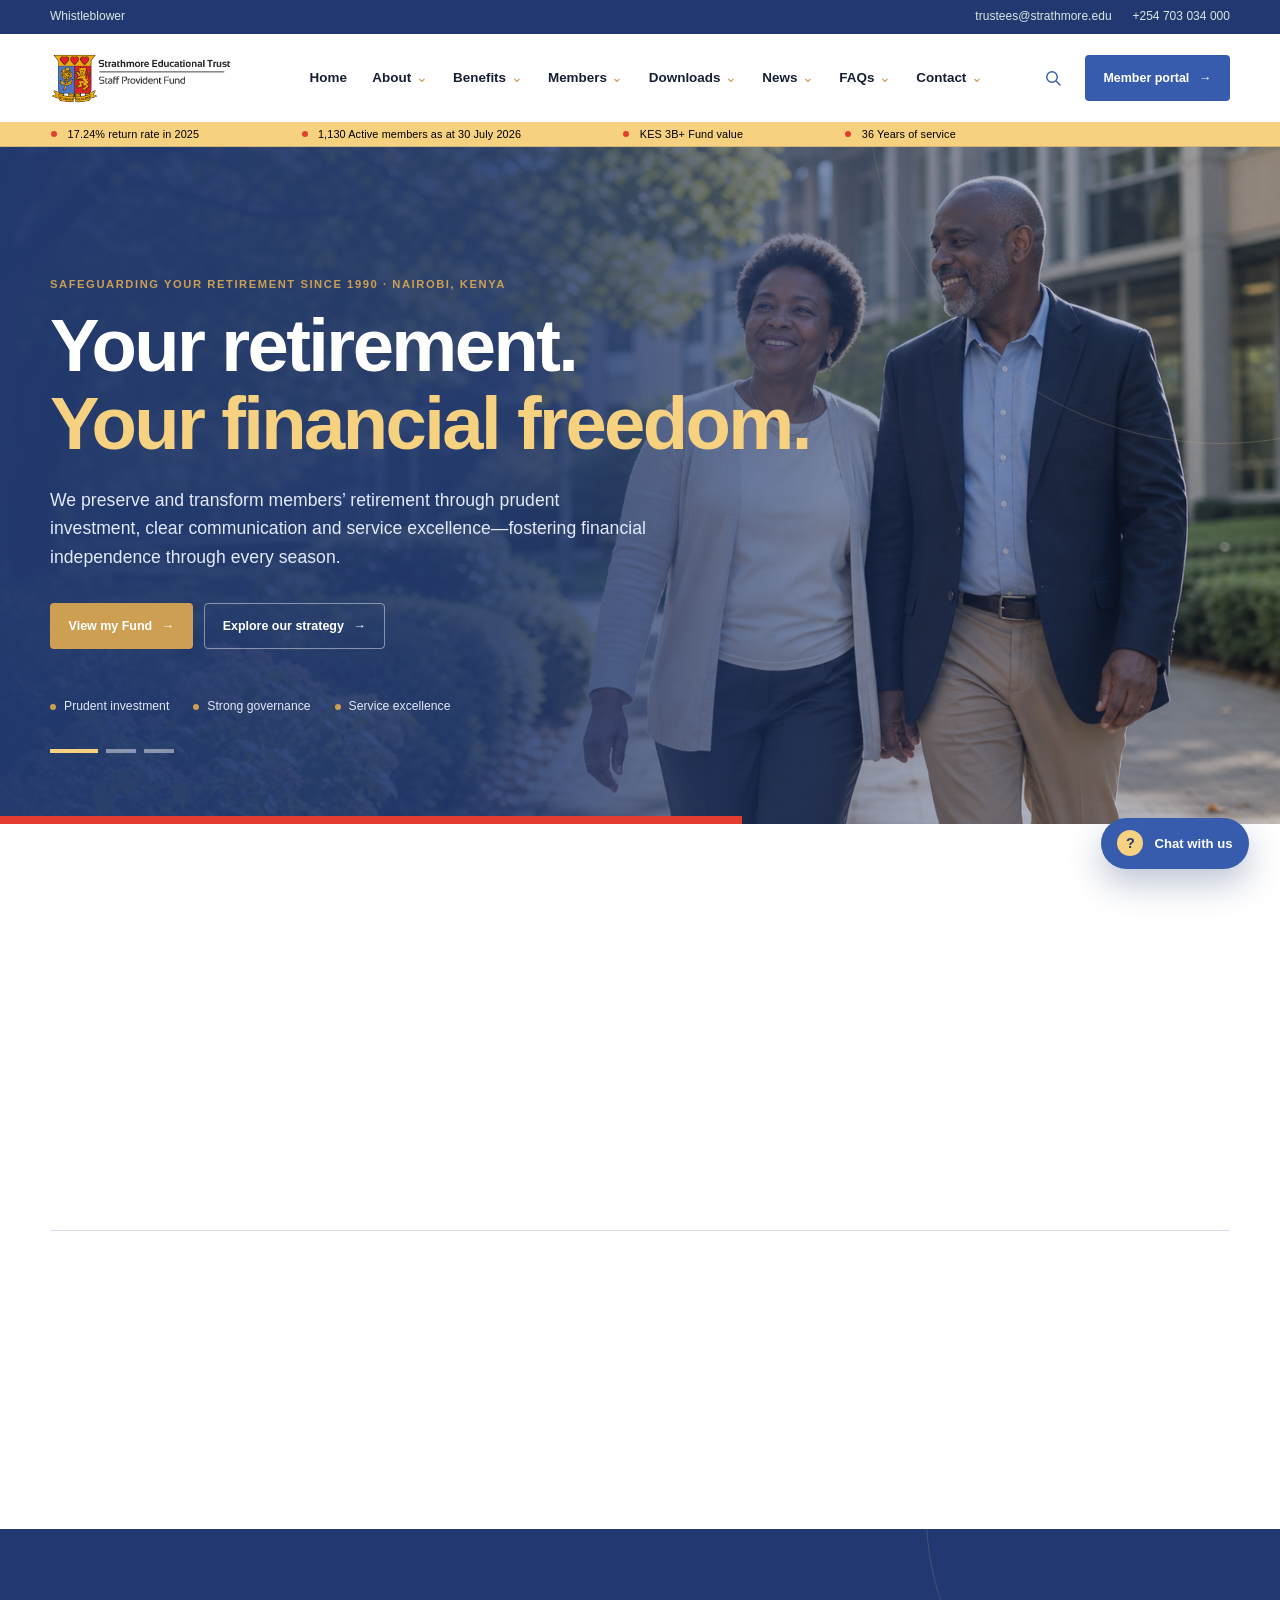
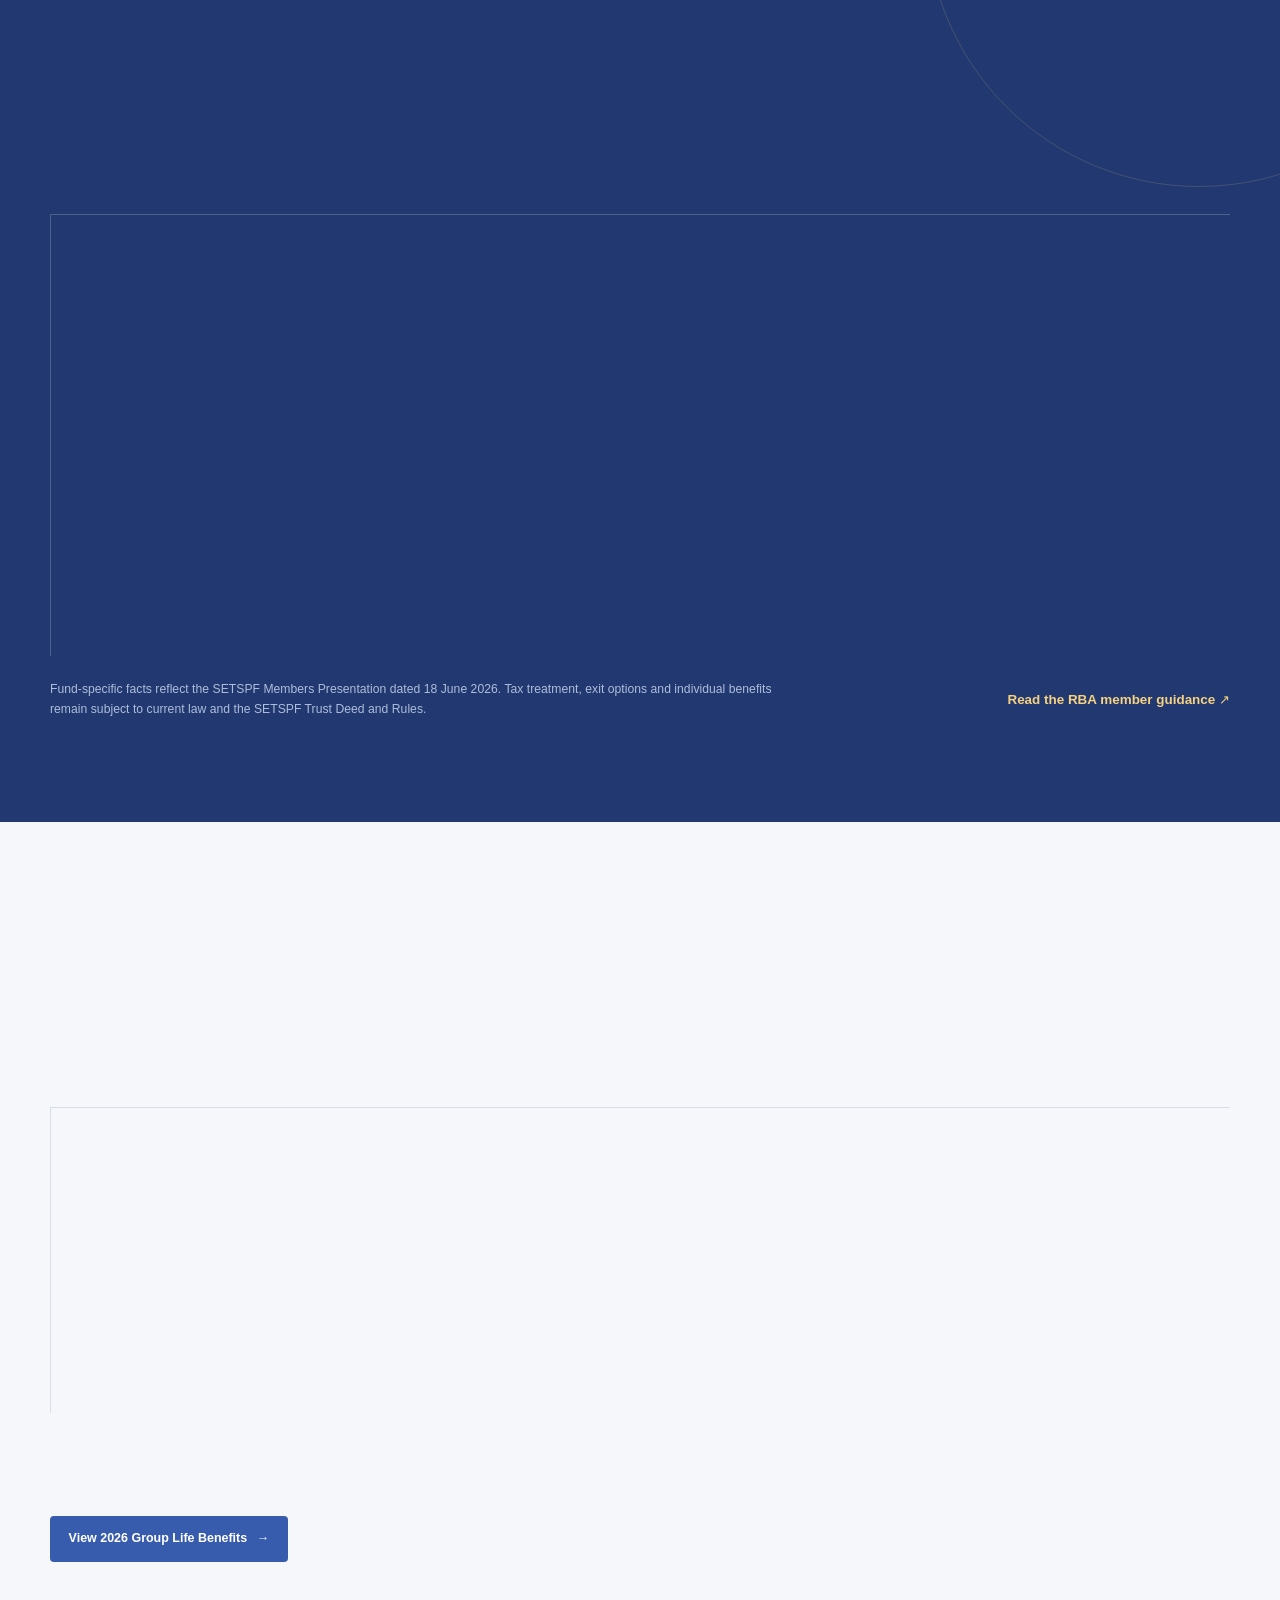
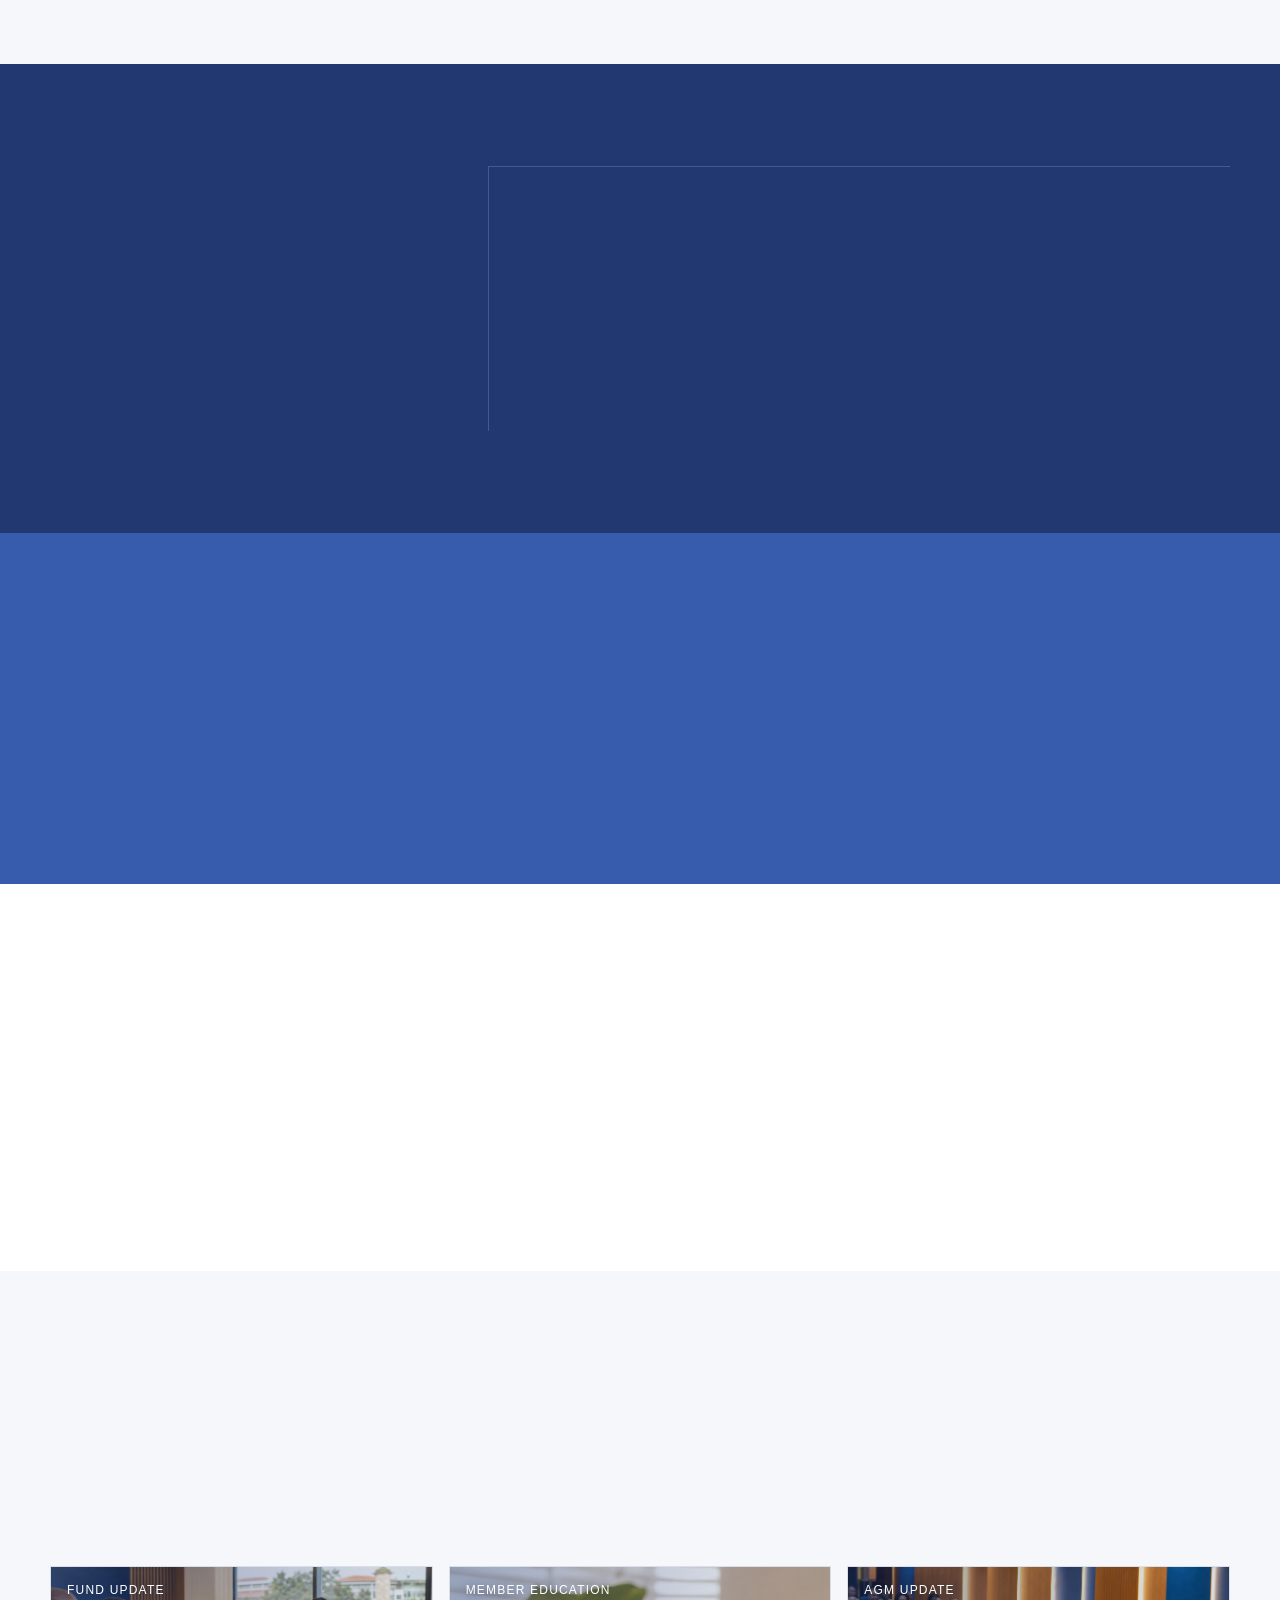
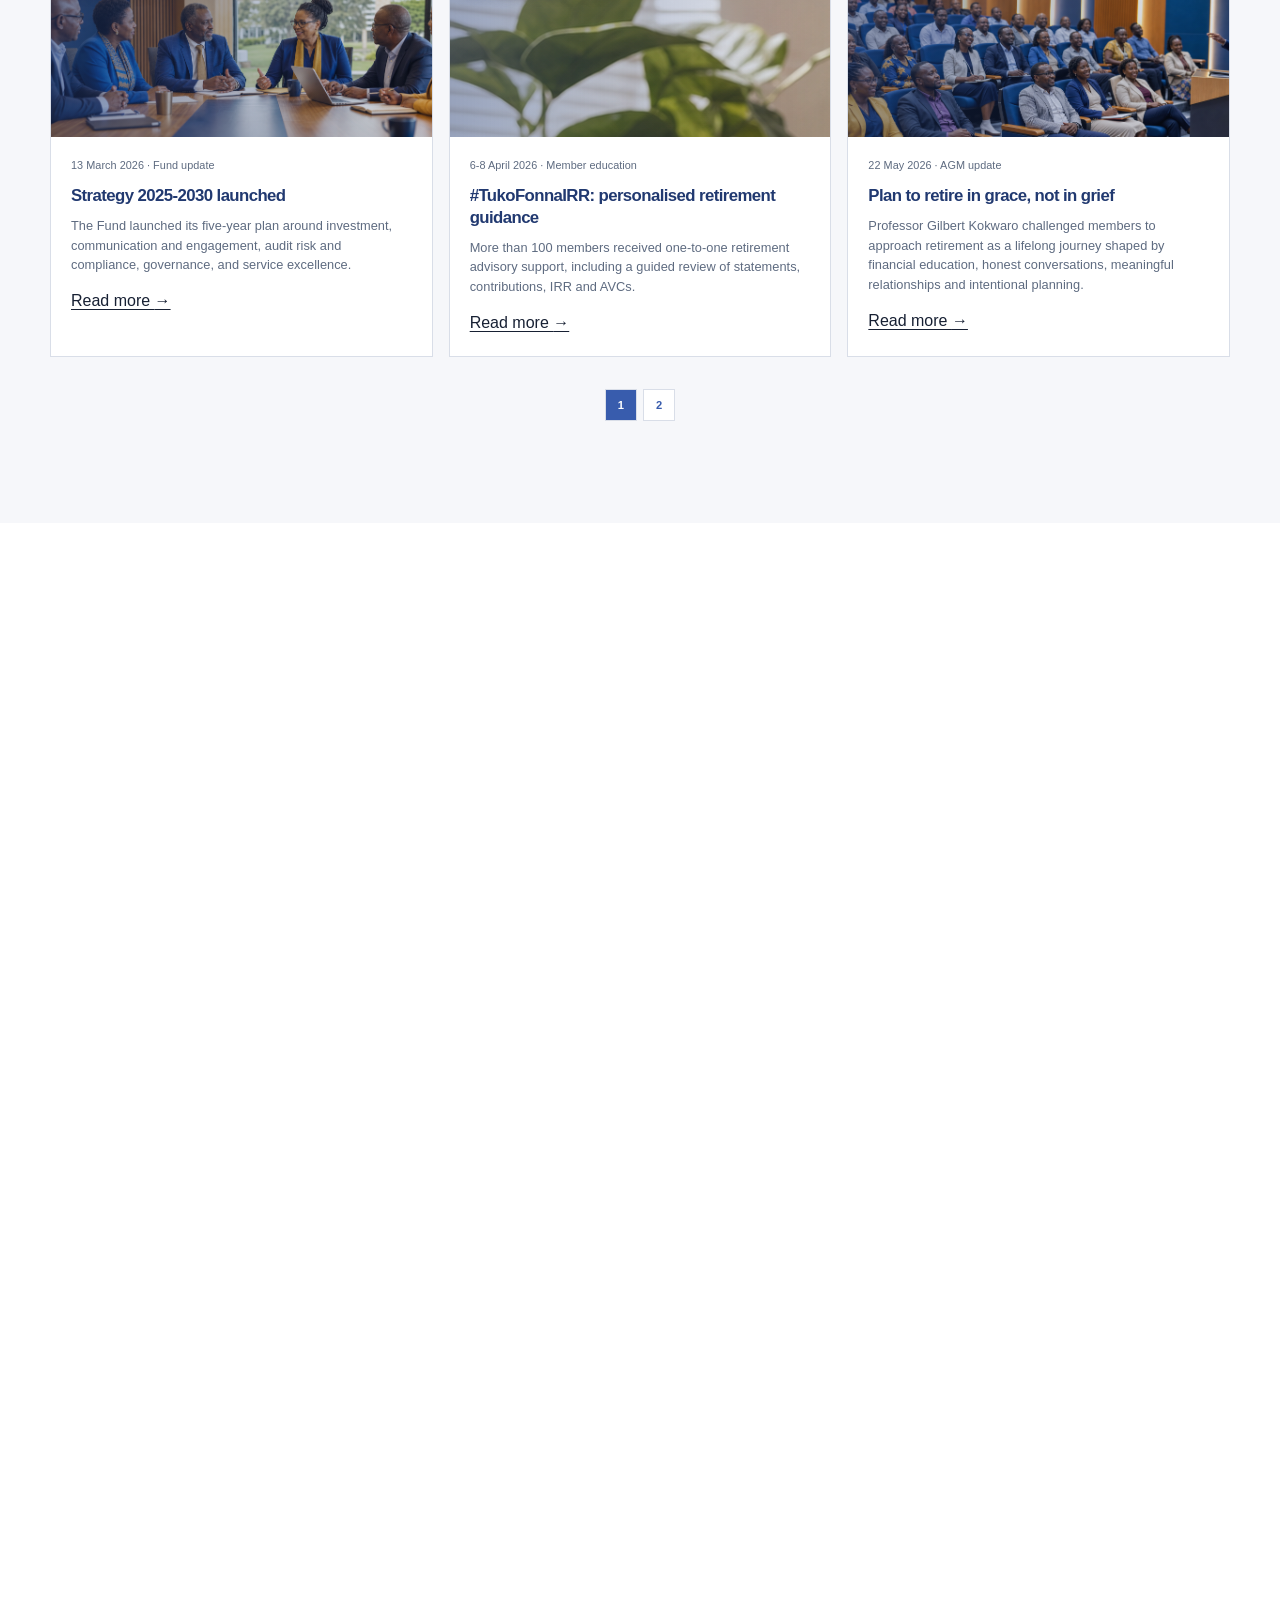
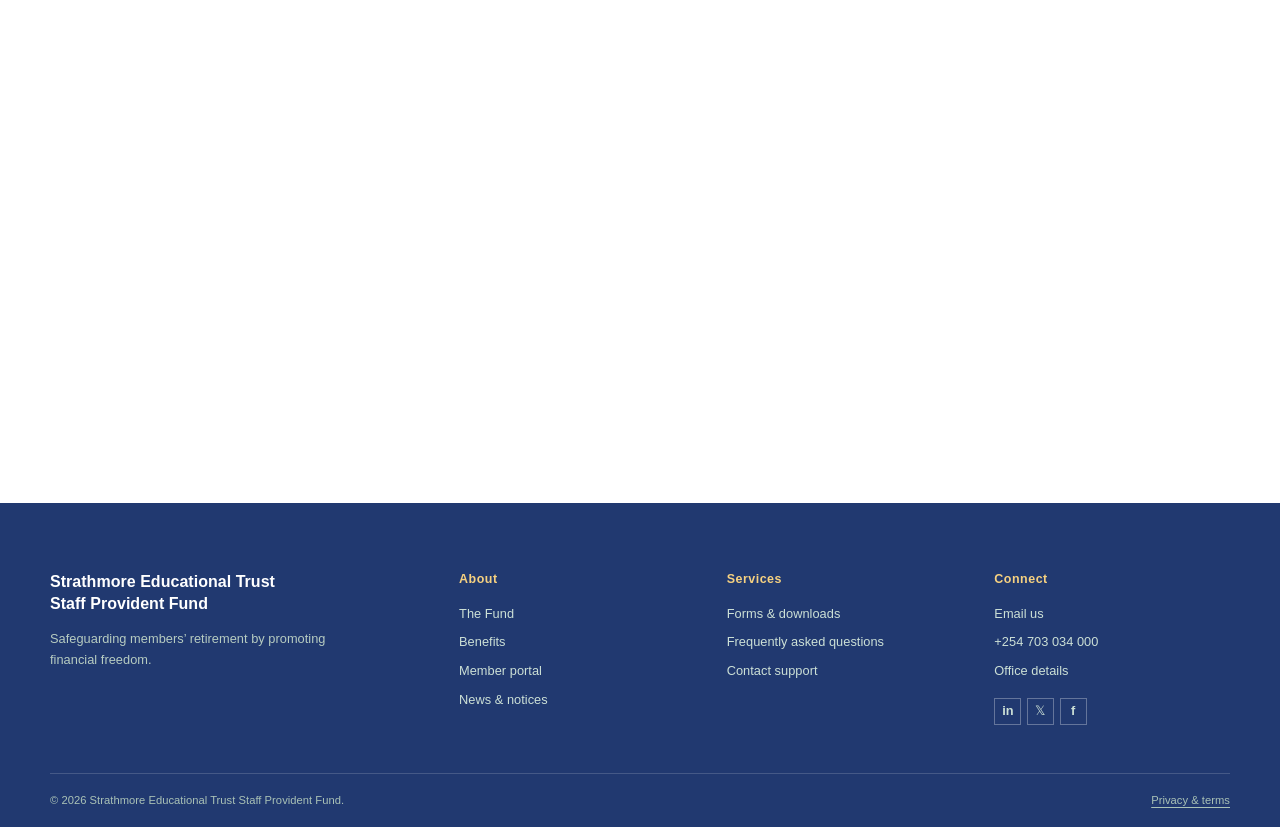
==== index.html @ 5f05a34d "Launch SETSPF website with strategy-aligned language" ====
<!doctype html>
<html lang="en">
<head>
  <meta charset="utf-8">
  <meta name="viewport" content="width=device-width, initial-scale=1">
<meta name="description" content="SETSPF safeguards members’ retirement through prudent investment, strong governance, clear engagement and service excellence.">
  <meta name="referrer" content="strict-origin-when-cross-origin">
  <meta http-equiv="Content-Security-Policy" content="default-src 'self'; base-uri 'self'; object-src 'none'; script-src 'self'; style-src 'self' https://fonts.googleapis.com; font-src https://fonts.gstatic.com; img-src 'self' data:; frame-src https://www.google.com; connect-src 'self'; form-action 'self'">
  <title>Strathmore Educational Trust Staff Provident Fund</title>
  <link rel="preconnect" href="https://fonts.googleapis.com">
  <link rel="preconnect" href="https://fonts.gstatic.com" crossorigin>
  <link href="https://fonts.googleapis.com/css2?family=Montserrat:wght@400;600;700&family=Open+Sans:wght@400;600&display=swap" rel="stylesheet">
  <link rel="stylesheet" href="base.css">
  <link rel="stylesheet" href="redesign.css">
  <link rel="stylesheet" href="chatbot.css">
  <link rel="stylesheet" href="font-refinement.css">
</head>
<body>
  <a class="skip-link" href="#main-content">Skip to content</a>
  <div class="utility"><div class="shell utility__inner"><span>Whistleblower</span><a href="mailto:trustees@strathmore.edu">trustees@strathmore.edu</a><a href="tel:+254703034000">+254 703 034 000</a></div></div>
  <header class="site-header" id="siteHeader">
    <div class="shell nav-row">
      <a class="brand" href="#home" aria-label="SETSPF home"><img src="fund-logo-source.png" alt="Strathmore Educational Trust Staff Provident Fund"></a>
      <nav class="navigation" id="siteNav" aria-label="Primary navigation">
        <a href="#home">Home</a>
        <details class="nav-dropdown"><summary>About <span aria-hidden="true">⌄</span></summary><div class="nav-dropdown__menu"><a href="about.html">Who we are</a><a href="about.html#mission">Mission &amp; values</a><a href="strategy-2025-2030.html">Strategy 2025-2030</a><a href="faqs.html">Frequently asked questions</a><a href="trustees.html">Trustees</a></div></details>
        <details class="nav-dropdown"><summary>Benefits <span aria-hidden="true">⌄</span></summary><div class="nav-dropdown__menu"><a href="benefits.html">Benefits overview</a><a href="benefits.html#principal-benefits">Group life benefits</a><a href="downloads.html">Claim forms</a></div></details>
        <details class="nav-dropdown"><summary>Members <span aria-hidden="true">⌄</span></summary><div class="nav-dropdown__menu"><button type="button" data-open-portal>Member login</button><button type="button" data-open-portal>Contribution statements</button><a href="#members">Member services</a></div></details>
        <details class="nav-dropdown"><summary>Downloads <span aria-hidden="true">⌄</span></summary><div class="nav-dropdown__menu"><a href="downloads.html">Downloads centre</a><a href="downloads.html#reports">Guides &amp; reports</a><a href="downloads.html#forms">Forms &amp; policies</a></div></details>
        <details class="nav-dropdown"><summary>News <span aria-hidden="true">⌄</span></summary><div class="nav-dropdown__menu"><a href="#news">Latest updates</a><a href="#news">Notices</a><a href="#news">Member education</a></div></details>
        <details class="nav-dropdown"><summary>FAQs <span aria-hidden="true">⌄</span></summary><div class="nav-dropdown__menu"><a href="#faqs">Search FAQs</a><a href="#faqs">Benefit questions</a><a href="#faqs">Statements &amp; claims</a></div></details>
        <details class="nav-dropdown"><summary>Contact <span aria-hidden="true">⌄</span></summary><div class="nav-dropdown__menu"><a href="#contact">Contact support</a><a href="#contact">Office details</a><a href="#contact">Send an enquiry</a></div></details>
      </nav>
      <div class="nav-tools"><button class="icon-control" id="openSearch" type="button" aria-label="Search SETSPF"><svg viewBox="0 0 24 24" aria-hidden="true"><circle cx="10.8" cy="10.8" r="6.3"></circle><path d="m16 16 4.4 4.4"></path></svg></button><button class="button button--solid" data-open-portal>Member portal <span aria-hidden="true">→</span></button><button class="menu-toggle" id="menuToggle" type="button" aria-label="Open navigation" aria-controls="siteNav" aria-expanded="false"><i></i><i></i><i></i></button></div>
    </div>
  </header>

  <main id="main-content">
    <section class="hero hero--photo" id="home" aria-label="SETSPF member stories">
      <div class="hero-slides" aria-hidden="true">
        <div class="hero-slide hero-slide--retirement is-active" data-hero-slide></div>
        <div class="hero-slide hero-slide--consultation" data-hero-slide></div>
        <div class="hero-slide hero-slide--family" data-hero-slide></div>
      </div>
      <div class="shell hero__grid hero__grid--single">
        <div class="hero__copy" data-reveal><p class="kicker">Safeguarding your retirement since 1990 · Nairobi, Kenya</p><h1>Your retirement.<br><em>Your financial freedom.</em></h1><p>We preserve and transform members’ retirement through prudent investment, clear communication and service excellence—fostering financial independence through every season.</p><div class="hero__actions"><button class="button button--gold" data-open-portal>View my Fund <span aria-hidden="true">→</span></button><a class="button button--ghost" href="strategy-2025-2030.html">Explore our strategy <span aria-hidden="true">→</span></a></div><div class="hero__trust"><span>Prudent investment</span><span>Strong governance</span><span>Service excellence</span></div></div>
      </div>
      <div class="shell hero-slider-controls" aria-label="Choose a member story">
        <button class="is-active" type="button" data-hero-slide-button="0" aria-pressed="true"><span class="visually-hidden">Show retirement lifestyle image</span></button>
        <button type="button" data-hero-slide-button="1" aria-pressed="false"><span class="visually-hidden">Show member consultation image</span></button>
        <button type="button" data-hero-slide-button="2" aria-pressed="false"><span class="visually-hidden">Show family planning image</span></button>
      </div>
      <div class="hero__line" aria-hidden="true"></div>
    </section>

    <section class="quick-section" aria-label="Quick access"><div class="shell"><div class="section-label"><p class="kicker">Quick access</p><p>Everything you need, in one place.</p></div><div class="quick-grid" data-reveal-children>
      <button class="quick-card" data-open-portal><span>01</span><svg viewBox="0 0 24 24" aria-hidden="true"><path d="M4 20v-2a4 4 0 0 1 4-4h3a4 4 0 0 1 4 4v2M9.5 10.5a4 4 0 1 0 0-8 4 4 0 0 0 0 8Z"></path><path d="M17 8h4m-2-2v4"></path></svg><strong>Member login</strong><small>Access your secure dashboard</small></button>
      <button class="quick-card" data-open-portal><span>03</span><svg viewBox="0 0 24 24" aria-hidden="true"><path d="M5 3h14v18H5zM8 7h8M8 11h8M8 15h5"></path></svg><strong>Statements</strong><small>View contribution history</small></button>
      <a class="quick-card" href="downloads.html"><span>04</span><svg viewBox="0 0 24 24" aria-hidden="true"><path d="M12 3v12m0 0 4-4m-4 4-4-4M4 19h16"></path></svg><strong>Downloads</strong><small>Forms, guides and reports</small></a>
      <a class="quick-card" href="downloads.html#forms"><span>05</span><svg viewBox="0 0 24 24" aria-hidden="true"><path d="M7 3h8l3 3v15H7zM15 3v4h4M10 12h5M10 16h5"></path></svg><strong>Claim forms</strong><small>Start with the right document</small></a>
      <a class="quick-card" href="#news"><span>06</span><svg viewBox="0 0 24 24" aria-hidden="true"><path d="M5 4h14v16H5zM8 8h8M8 12h8M8 16h4"></path></svg><strong>News</strong><small>Fund updates and notices</small></a>
      <a class="quick-card" href="#faqs"><span>07</span><svg viewBox="0 0 24 24" aria-hidden="true"><circle cx="12" cy="12" r="9"></circle><path d="M9.5 9a2.5 2.5 0 1 1 4.2 1.8c-1.1 1-1.8 1.4-1.8 3.2M12 17.2v.1"></path></svg><strong>FAQs</strong><small>Find a quick answer</small></a>
      <a class="quick-card" href="#contact"><span>08</span><svg viewBox="0 0 24 24" aria-hidden="true"><path d="M20 15a4 4 0 0 1-4 4H9l-5 3V8a4 4 0 0 1 4-4h8a4 4 0 0 1 4 4z"></path></svg><strong>Contact support</strong><small>Talk to the Secretariat</small></a>
    </div></div></section>

    <section class="section about" id="about"><div class="shell split split--top"><div data-reveal><p class="kicker kicker--green">Strategy 2025–2030</p><h2>One vision, delivered through five strategic pillars.</h2></div><div class="prose" data-reveal><p class="lead">Every contribution is a step towards financial freedom.</p><p>Investment, Communication &amp; Engagement, Audit, Risk &amp; Compliance, Governance, and Operations &amp; Service Excellence work together to safeguard members’ retirement.</p><a class="text-link" href="strategy-2025-2030.html">Explore our strategic direction <span aria-hidden="true">→</span></a></div></div><div class="shell purpose-grid" data-reveal-children><article><span>Our mission</span><h3>Preserving and transforming members’ retirement through prudent investment and fostering financial independence.</h3></article><article><span>Our vision</span><h3>Safeguarding members’ retirement by promoting financial freedom.</h3><p>A clear, resilient path toward financial independence.</p></article><article><span>Our values</span><h3>Collegiality. Service. Integrity. Innovation. Excellence.</h3><p>Five commitments that shape how we serve.</p><a class="text-link" href="about.html#values">Explore our values <span aria-hidden="true">→</span></a></article></div></section>

    <section class="section fund-basics" id="fund-basics"><div class="shell"><div class="section-head" data-reveal><div><p class="kicker kicker--green">Provident fund essentials</p><h2>Understand today. Plan tomorrow with confidence.</h2></div><p>SETSPF facts, supported by general member guidance from the Retirement Benefits Authority.</p></div><div class="fund-basics__grid" data-reveal-children><article><span>01</span><h3>How your Fund works</h3><p>Contributions made towards your retirement are credited to the Fund and invested under the oversight of the Trustees, with support from appointed administrators, investment managers, custodians, insurers and auditors.</p></article><article><span>02</span><h3>How your savings grow</h3><p>You contribute 10% of basic salary and your employer contributes 10% of basic salary, both inclusive of NSSF Tier II. These contributions, any Additional Voluntary Contributions and investment returns build your accumulated benefit, after permitted costs.</p><p class="fund-basics__note">AVCs are encouraged and may qualify for tax relief within the applicable KES 30,000 monthly limit.</p></article><article><span>03</span><h3>What happens when you leave employment</h3><p>SETSPF provides for benefits on resignation before age 50, retirement, ill-health retirement, death and qualifying emigration. The amount accessible, preserved or transferable depends on applicable law and the Fund’s Trust Deed and Rules.</p></article><article><span>04</span><h3>Your rights and responsibilities</h3><p>You have a right to Fund information, annual benefit statements and fair treatment. Review your statements, provide accurate information, declare eligible dependants and keep your beneficiary nomination current.</p></article></div><div class="fund-basics__footer"><p>Fund-specific facts reflect the SETSPF Members Presentation dated 18 June 2026. Tax treatment, exit options and individual benefits remain subject to current law and the SETSPF Trust Deed and Rules.</p><a class="text-link" href="https://www.rba.go.ke/members-rights/" target="_blank" rel="noopener">Read the RBA member guidance <span aria-hidden="true">↗</span></a></div></div></section>

    <section class="section section--mist" id="benefits"><div class="shell section-head" data-reveal><div><p class="kicker kicker--green">Benefits overview</p><h2>Support designed for life’s important transitions.</h2></div><p>Understand the pathways available to you and your beneficiaries. The Secretariat will confirm individual eligibility and documentation.</p></div><div class="shell benefit-grid" data-reveal-children><article><span class="benefit-number">01</span><h3>Retirement benefits</h3><p>Plan for a considered transition with clear guidance on your benefit options.</p><a href="#contact">Talk to the Secretariat <span>→</span></a></article><article><span class="benefit-number">02</span><h3>Withdrawal benefits</h3><p>Access the right information when your employment circumstances change.</p><a href="downloads.html#forms">Find a form <span>→</span></a></article><article><span class="benefit-number">03</span><h3>Death benefits</h3><p>Compassionate guidance and requirements for member beneficiaries.</p><a href="#faqs">Read guidance <span>→</span></a></article><article><span class="benefit-number">04</span><h3>Disability benefits</h3><p>Learn where to start when health affects your ability to work.</p><a href="#contact">Talk to us <span>→</span></a></article><article><span class="benefit-number">05</span><h3>Survivor benefits</h3><p>Practical next steps for families who need Fund support.</p><a href="#contact">Contact support <span>→</span></a></article></div><div class="shell benefit-details"><nav class="benefit-jump" aria-label="Benefits section navigation"><a href="#principal-benefits">Principal member</a><a href="#dependent-benefits">Dependants</a><a href="#critical-illness">Critical illness</a><a href="#covered-illnesses">Covered illnesses</a><a href="#new-benefits">New in 2026</a><a href="#benefit-reminders">Important reminders</a></nav><section class="benefit-detail" id="principal-benefits" data-reveal><div class="benefit-detail__head"><div><p class="kicker kicker--green">Principal member benefits</p><h3>Protection for the principal member.</h3></div><p>Benefit cover for eligible principal members, subject to Fund policy terms and the required claim documentation.</p></div><div class="benefit-table-wrap" tabindex="0"><table class="benefit-table"><caption class="visually-hidden">Principal member benefit cover</caption><thead><tr><th scope="col">Benefit</th><th scope="col">Cover</th></tr></thead><tbody><tr><th scope="row">Death Benefit</th><td>Death from all causes (stand-alone) — 3 years’ salary</td></tr><tr><th scope="row">Permanent &amp; Total Disability</th><td>3 years’ salary</td></tr><tr><th scope="row">Funeral Expense (Staff)</th><td>KES 300,000</td></tr><tr><th scope="row">Coffin &amp; Hearse</th><td>KES 100,000</td></tr><tr><th scope="row">Maternity / Paternity</th><td>KES 20,000</td></tr><tr><th scope="row">Stand-alone Critical Illness</th><td>35% of Death Benefit (maximum KES 17 million), up to age 65</td></tr><tr><th scope="row">Retirees Token</th><td>KES 25,000 per life</td></tr></tbody></table></div></section><section class="benefit-detail" id="dependent-benefits" data-reveal><div class="benefit-detail__head"><div><p class="kicker kicker--green">Dependent benefits</p><h3>Cover for declared dependants.</h3></div><p>Declare eligible dependants promptly so the Fund can support your family when it matters most.</p></div><div class="benefit-table-wrap" tabindex="0"><table class="benefit-table"><caption class="visually-hidden">Dependent benefit cover</caption><thead><tr><th scope="col">Benefit</th><th scope="col">Cover</th></tr></thead><tbody><tr><th scope="row">Funeral Expense — Declared Spouse</th><td>KES 300,000</td></tr><tr><th scope="row">Spouse Critical Illness Benefit</th><td>KES 300,000</td></tr><tr><th scope="row">Funeral Expense — Declared Child</th><td>KES 250,000 <span class="benefit-table__note">KES 100,000 per child below 10 years</span></td></tr><tr><th scope="row">Stillbirth Benefit</th><td>KES 25,000 from 28 weeks</td></tr><tr><th scope="row">Funeral Expense — Declared Parent</th><td>KES 150,000</td></tr><tr><th scope="row">Grief &amp; Bereavement Counselling</th><td>Two free sessions</td></tr></tbody></table></div><div class="age-limit-grid" data-reveal-children><article><span class="benefit-icon" aria-hidden="true">✓</span><h4>Principal member</h4><p>Death: 18–75 years.<br>Critical Illness &amp; Permanent Total Disability: up to 65 years.</p></article><article><span class="benefit-icon" aria-hidden="true">✓</span><h4>Spouse</h4><p>18–75 years.</p></article><article><span class="benefit-icon" aria-hidden="true">✓</span><h4>Children</h4><p>1 day–21 years, or up to 25 years if in full-time education.</p></article><article><span class="benefit-icon" aria-hidden="true">✓</span><h4>Parents</h4><p>From age 30, with no maximum cover age.</p></article></div></section><section class="benefit-detail benefit-detail--illness" id="critical-illness" data-reveal><div class="benefit-detail__head"><div><p class="kicker kicker--green">Critical illness benefit</p><h3>Support at a serious diagnosis.</h3></div><p>A dedicated lump-sum benefit to help members focus on recovery and the practical costs that can follow illness.</p></div><div class="illness-intro"><article><span class="benefit-icon" aria-hidden="true">+</span><h4>What is the Critical Illness Benefit?</h4><p>The Critical Illness Benefit provides a lump-sum payment upon the first diagnosis of a covered critical illness. The payment helps members manage medical costs, recovery expenses and loss of income during serious illness.</p></article><aside><p class="kicker kicker--green">Benefit amount</p><dl><div><dt>Main Member</dt><dd>35% of the Sum Assured</dd></div><div><dt>Spouse</dt><dd>KES 300,000</dd></div></dl></aside></div></section><section class="benefit-detail" id="covered-illnesses" data-reveal><div class="benefit-detail__head"><div><p class="kicker kicker--green">Illnesses covered</p><h3>Conditions included in the benefit.</h3></div><p>The benefit is payable on the first confirmed diagnosis of a covered condition, in line with Fund policy terms.</p></div><ul class="illness-chip-grid" aria-label="Covered critical illnesses"><li>Cancer</li><li>Heart Attack</li><li>Stroke</li><li>Kidney (Renal) Failure</li><li>Major Organ Transplant</li><li>Coronary Artery Surgery</li><li>Heart Valve Replacement</li><li>Paralysis</li><li>Blindness</li><li>Multiple Sclerosis</li><li>Parkinson’s Disease</li><li>Alzheimer’s Disease</li><li>Motor Neurone Disease</li><li>Coma</li><li>Muscular Dystrophy</li><li>Accidental Brain Damage</li><li>Rheumatoid Disease</li></ul></section><section class="benefit-detail benefit-detail--new" id="new-benefits" data-reveal><div class="benefit-detail__head"><div><p class="kicker kicker--green">New Benefits — Effective 2026</p><h3>Expanded support for families.</h3></div><p>Two additional benefits designed to recognise important needs within our member community.</p></div><div class="new-benefit-grid" data-reveal-children><article><span class="new-badge">New</span><span class="benefit-icon" aria-hidden="true">∞</span><h4>Child Living with Disability</h4><p>Children living with disability remain covered with no maximum age limit upon submission of a valid disability certificate from the National Council of Persons Living with Disability (NCPWD).</p></article><article><span class="new-badge">New</span><span class="benefit-icon" aria-hidden="true">+</span><h4>Stillbirth Benefit</h4><p>A lump-sum payment of KES 25,000 is available for losses occurring from 28 weeks of conception, subject to policy terms and required medical documentation.</p></article></div></section><section class="benefit-detail benefit-detail--reminders" id="benefit-reminders" data-reveal><div class="benefit-detail__head"><div><p class="kicker kicker--green">Important reminders</p><h3>Keep your cover current.</h3></div><p>These practical steps help the Fund assess and support a claim without avoidable delays.</p></div><div class="benefit-reminder-list"><details open><summary><span class="reminder-icon" aria-hidden="true">i</span>Declaration and nomination</summary><ul><li>Declare all spouses, children and parents.</li><li>Benefits are not payable for undeclared dependants.</li><li>Keep nomination forms updated.</li></ul></details><details><summary><span class="reminder-icon reminder-icon--warning" aria-hidden="true">!</span>Claims and critical illness</summary><ul><li>Critical illness benefits are payable only upon the first confirmed diagnosis.</li><li>Notify the Fund promptly and submit the required medical documentation when making a claim.</li></ul></details></div></section></div></section>

    <div class="benefits-overview-link"><div class="shell"><a class="button button--solid" href="benefits.html">View 2026 Group Life Benefits <span aria-hidden="true">→</span></a></div></div>
    <section class="section statistics" aria-label="Fund at a glance"><div class="shell stats-wrap"><div data-reveal><p class="kicker">Fund at a glance</p><h2>Steady stewardship.<br>Shared purpose.</h2></div><div class="stats" data-reveal-children><article><strong data-count="1130">0</strong><span>Active members as at 30 July 2026</span></article><article><strong data-count="3" data-prefix="KES " data-suffix="B+">0</strong><span>Fund value</span></article><article><strong data-count="36">0</strong><span>Years of service</span></article><article><strong data-count="5">0</strong><span>Strategic pillars</span></article></div></div></section>


    <section class="section member-section" id="members"><div class="shell member-banner" data-reveal><div><p class="kicker">Member portal</p><h2>Your Fund information, securely in one place.</h2><p>Review your profile, statements, contribution history, notifications and service requests in the member experience.</p></div><div><button class="button button--gold" data-open-portal>Sign in to the portal <span aria-hidden="true">→</span></button><p class="member-banner__note">Use your official member credentials. Never share a password with Fund staff.</p></div></div></section>

    <section class="section downloads" id="resources"><div class="shell section-head" data-reveal><div><p class="kicker kicker--green">Downloads centre</p><h2>Official documents, easy to find.</h2></div><div><p>Forms, guides and Fund strategy documents are now available in one dedicated resource page.</p><a class="button button--solid" href="downloads.html">Open Downloads Centre <span aria-hidden="true">→</span></a></div></div></section>

    <section class="section section--mist news" id="news"><div class="shell section-head" data-reveal><div><p class="kicker kicker--green">Latest news</p><h2>Updates from the Fund.</h2></div><p>Notices, member education and service updates from the Secretariat.</p></div><div class="shell news-controls" data-reveal><div class="filter-row" role="group" aria-label="Filter news"><button class="is-active" type="button" data-news-filter="all">All updates</button><button type="button" data-news-filter="notice">Notices</button><button type="button" data-news-filter="education">Member education</button><button type="button" data-news-filter="fund">Fund updates</button></div></div><div class="shell news-grid" id="newsGrid" aria-live="polite"></div><nav class="shell pagination" id="newsPagination" aria-label="News pagination"></nav></section>

    <section class="section faqs" id="faqs"><div class="shell faq-grid"><div data-reveal><p class="kicker kicker--green">Frequently asked questions</p><h2>Clear answers, when you need them.</h2><p>Start here for common Fund questions, or contact the Secretariat for individual support.</p><label class="search-box search-box--plain"><span class="visually-hidden">Search frequently asked questions</span><svg viewBox="0 0 24 24" aria-hidden="true"><circle cx="10.8" cy="10.8" r="6.3"></circle><path d="m16 16 4.4 4.4"></path></svg><input id="faqSearch" type="search" placeholder="Search questions"></label></div><div class="faq-list" id="faqList" data-reveal></div></div></section>

    <section class="section contact" id="contact"><div class="shell section-head" data-reveal><div><p class="kicker kicker--green">Communication &amp; Engagement</p><h2>Clear information. Practical member support.</h2></div><p>In the spirit of service and integrity, the Secretariat is here to provide official information, guide your request and listen to your feedback.</p></div><div class="shell contact-grid"><aside class="contact-card" data-reveal><div class="map-card"><iframe title="Map showing Strathmore University, Nairobi" src="https://www.google.com/maps?q=Strathmore+University%2C+Nairobi&amp;output=embed" loading="lazy" referrerpolicy="strict-origin-when-cross-origin"></iframe></div><dl><div><dt>Office</dt><dd>Strathmore University<br>Ole Sangale Road, Madaraka</dd></div><div><dt>Email</dt><dd><a href="mailto:trustees@strathmore.edu">trustees@strathmore.edu</a></dd></div><div><dt>Telephone</dt><dd><a href="tel:+254703034000">+254 703 034 000</a></dd></div><div><dt>Office hours</dt><dd>Monday–Friday, 8:00–17:00</dd></div></dl><a class="text-link" href="https://maps.google.com/?q=Strathmore+University+Nairobi" target="_blank" rel="noopener">Open in Google Maps <span>↗</span></a></aside><form class="contact-form" id="contactForm" data-reveal><label>Full name<input name="name" type="text" autocomplete="name" required></label><label>Email address<input name="email" type="email" autocomplete="email" required></label><label>Subject<select name="subject" required><option value="">Select a topic</option><option>Member support</option><option>Benefits and claims</option><option>Portal access</option><option>Governance</option></select></label><label>How can we help?<textarea name="message" rows="5" required></textarea></label><button class="button button--solid" type="submit">Send enquiry <span aria-hidden="true">→</span></button><p class="form-hint">This demonstration confirms locally. It does not transmit personal information.</p></form></div></section>
  </main>

  <footer class="footer"><div class="shell footer-grid"><div><a class="footer-brand" href="#home">Strathmore Educational Trust<br>Staff Provident Fund</a><p>Safeguarding members’ retirement by promoting financial freedom.</p></div><div><h3>About</h3><a href="#about">The Fund</a><a href="#benefits">Benefits</a><a href="#members">Member portal</a><a href="#news">News & notices</a></div><div><h3>Services</h3><a href="downloads.html">Forms & downloads</a><a href="#faqs">Frequently asked questions</a><a href="#contact">Contact support</a></div><div><h3>Connect</h3><a href="mailto:trustees@strathmore.edu">Email us</a><a href="tel:+254703034000">+254 703 034 000</a><a href="#contact">Office details</a><div class="socials"><a href="#contact" aria-label="LinkedIn">in</a><a href="#contact" aria-label="X">𝕏</a><a href="#contact" aria-label="Facebook">f</a></div></div></div><div class="shell footer-bottom"><span>© <span id="year"></span> Strathmore Educational Trust Staff Provident Fund.</span><a href="#home">Privacy & terms</a></div></footer>

  <section class="help-chat" data-help-chat aria-label="SETSPF virtual assistant"><button class="help-chat__launcher" type="button" data-chat-toggle aria-expanded="false" aria-controls="setspfChatPanel"><span class="help-chat__launcher-icon" aria-hidden="true">?</span>Chat with us</button><div class="help-chat__panel" id="setspfChatPanel" data-chat-panel hidden><div class="help-chat__head"><div><span class="help-chat__eyebrow">SETSPF help</span><strong>How can we help?</strong></div><button class="help-chat__close" type="button" data-chat-close aria-label="Close chat">×</button></div><div class="help-chat__messages" data-chat-messages aria-live="polite"><p class="help-chat__message">Hello. I can help you find information about statements, benefits, member support and contacting the Secretariat.</p></div><div class="help-chat__suggestions"><button type="button" data-chat-prompt="Help me understand my statement">Understand my statement</button><button type="button" data-chat-prompt="How do I start a benefit claim?">Start a claim</button><button type="button" data-chat-prompt="How do I contact the Secretariat?">Contact support</button></div><form class="help-chat__form" data-chat-form><label class="visually-hidden" for="setspfChatInput">Ask a question</label><input id="setspfChatInput" data-chat-input type="text" autocomplete="off" maxlength="280" placeholder="Ask a general question"><button type="submit">Send</button></form><p class="help-chat__notice">General guidance only. Do not share personal, account or password information here.</p></div></section>
  <dialog class="dialog search-dialog" id="searchDialog" aria-labelledby="searchTitle"><div class="dialog-head"><div><p class="kicker kicker--green">SETSPF search</p><h2 id="searchTitle">Find what you need.</h2></div><button class="icon-control" type="button" data-close-dialog="searchDialog" aria-label="Close search">×</button></div><label class="search-box search-box--dialog"><span class="visually-hidden">Search SETSPF</span><svg viewBox="0 0 24 24" aria-hidden="true"><circle cx="10.8" cy="10.8" r="6.3"></circle><path d="m16 16 4.4 4.4"></path></svg><input id="globalSearch" type="search" placeholder="Search benefits, resources, news and FAQs"></label><div class="global-results" id="globalResults" aria-live="polite"></div></dialog>
  <dialog class="dialog portal-dialog" id="portalDialog" aria-labelledby="portalTitle"><button class="dialog-close" type="button" data-close-dialog="portalDialog" aria-label="Close member portal">×</button><section id="portalLogin"><p class="kicker kicker--green">Member portal</p><h2 id="portalTitle">Welcome back.</h2><p>Sign in to view your account information and member services.</p><form id="portalForm"><label>Member number<input type="text" required autocomplete="username" placeholder="Enter your member number"></label><label>Password<input type="password" required autocomplete="current-password" placeholder="Enter your password"></label><label class="check-label"><input type="checkbox"> <span>Remember this device</span></label><button class="button button--solid" type="submit">Secure sign in <span>→</span></button></form><p class="form-hint">Demonstration only—credentials are not processed or stored.</p></section><section id="memberDashboard" hidden><div class="dashboard-head"><div><p class="kicker kicker--green">Member dashboard</p><h2>Hello, Alex.</h2><p>Your account overview as at 31 May 2026.</p></div><button class="text-link" id="portalLogout" type="button">Secure logout</button></div><div class="dashboard-cards"><article><span>Retirement balance</span><strong>KES 4,850,000</strong><small>Illustrative value</small></article><article><span>Latest contribution</span><strong>KES 36,000</strong><small>May 2026</small></article><article><span>Unread notices</span><strong>2</strong><small>View notifications</small></article></div><div class="dashboard-grid"><section><h3>Recent activity</h3><ul><li><span>Contribution received</span><b>May 2026</b></li><li><span>Statement available</span><b>Apr 2026</b></li><li><span>Profile updated</span><b>Mar 2026</b></li></ul></section><section><h3>Member services</h3><button type="button" data-portal-toast="Your latest statement is ready in the full portal.">View statements</button><button type="button" data-portal-toast="Claim tracking will be available in the full portal.">Track a claim</button><button type="button" data-portal-toast="Contact the Secretariat for help with your next step.">Contact support</button></section></div></section></dialog>
  <div class="toast" id="toast" role="status" aria-live="polite"></div><button class="back-top" id="backTop" type="button" aria-label="Back to top">↑</button>
  <script src="chatbot.js"></script>
  <script src="redesign.js"></script>
  <script src="fund-ticker.js"></script>
</body>
</html>
---- base.css ----
/* Foundation: design tokens, reset and shared typography. */
:root {
  --blue: #385cad;
  --blue-deep: #213970;
  --red: #e43d30;
  --gold: #cc9f53;
  --gold-light: #f6d180;
  --ink: #172033;
  --muted: #5e6b80;
  --paper: #f6f7fa;
  --line: #d9dee8;
  --white: #fff;
  --shadow: 0 18px 45px rgba(25, 44, 83, .1);
  --radius: 8px;
  --font-display: "Montserrat", sans-serif;
  --font-body: "Open Sans", Arial, sans-serif;
}

* { box-sizing: border-box; }
html { scroll-behavior: smooth; scroll-padding-top: 88px; }
body { margin: 0; min-width: 320px; overflow-x: hidden; color: var(--ink); background: var(--white); font: 400 16px/1.65 var(--font-body); }
body:has(dialog[open]) { overflow: hidden; }
h1, h2, h3, p { margin-top: 0; }
h1, h2, h3, h4, h5, h6, .overline, .eyebrow { font-family: var(--font-display); letter-spacing: -.025em; }
h1 { font-size: clamp(2.5rem, 5vw, 3rem); font-weight: 700; line-height: 1.12; }
h2 { color: var(--blue-deep); font-size: clamp(2rem, 3.8vw, 2.25rem); font-weight: 700; line-height: 1.2; }
h3 { margin-bottom: .55rem; font-size: clamp(1.35rem, 2.6vw, 1.75rem); font-weight: 600; line-height: 1.3; }
h4 { font-size: 1.375rem; font-weight: 600; line-height: 1.35; }
h5, h6 { font-size: 1rem; font-weight: 600; line-height: 1.4; }
a { color: inherit; text-decoration-thickness: 1px; text-underline-offset: 3px; }
button, input, select, textarea { font-family: var(--font-body); }
button { cursor: pointer; }
img { display: block; max-width: 100%; }
:focus-visible { outline: 3px solid var(--gold); outline-offset: 3px; }
::selection { color: var(--blue-deep); background: var(--gold-light); }
.container { width: min(1180px, calc(100% - clamp(32px, 5vw, 64px))); margin-inline: auto; }
.visually-hidden { position: absolute; width: 1px; height: 1px; padding: 0; margin: -1px; overflow: hidden; clip: rect(0,0,0,0); white-space: nowrap; border: 0; }
.skip-link { position: fixed; z-index: 20; top: 8px; left: 8px; padding: .65rem .85rem; color: var(--white); background: var(--blue-deep); transform: translateY(-160%); transition: transform .2s ease; }
.skip-link:focus { transform: translateY(0); }
.overline { margin-bottom: 1rem; color: rgba(255,255,255,.78); font-size: .72rem; font-weight: 700; letter-spacing: .14em; text-transform: uppercase; }
.overline--blue { color: var(--blue); }
.overline--gold { color: var(--gold); }
.lead { font-size: 1.18rem; line-height: 1.65; }

@media (prefers-reduced-motion: reduce) {
  *, *::before, *::after { scroll-behavior: auto !important; animation-duration: .01ms !important; transition-duration: .01ms !important; }
}

/* Shared Fund performance ticker. */
.fund-ticker{overflow:hidden;background:#f6d180;color:#000;border-bottom:1px solid rgba(33,57,112,.18)}.fund-ticker__track{display:flex;width:max-content;will-change:transform;animation:fund-ticker-scroll 34s linear infinite}.fund-ticker__set{display:flex;flex:none;align-items:center;min-width:100vw}.fund-ticker__item{display:inline-flex;align-items:center;gap:.65rem;flex:none;padding:.38rem clamp(1.5rem,4vw,3.5rem);white-space:nowrap;font:400 .68rem var(--font-display);letter-spacing:.01em}.fund-ticker__item i{width:6px;height:6px;flex:none;border-radius:50%;background:#e43d30}.fund-ticker:hover .fund-ticker__track,.fund-ticker:focus-within .fund-ticker__track{animation-play-state:paused}@keyframes fund-ticker-scroll{to{transform:translateX(-50%)}}@media(max-width:500px){.fund-ticker__item{gap:.55rem;padding:.34rem 1.5rem;font-size:.64rem}}@media(prefers-reduced-motion:reduce){.fund-ticker__track{animation:none;width:100%;overflow-x:auto}.fund-ticker__set[aria-hidden="true"]{display:none}}
---- redesign.css ----
:root{--green:#385cad;--green-deep:#213970;--green-soft:#e8eef9;--red:#e43d30;--gold:#cc9f53;--gold-pale:#f6d180;--ink:#172033;--muted:#5e6b80;--mist:#f6f7fa;--line:#d9dee8;--white:#fff;--font-display:"Montserrat",sans-serif;--font-body:"Open Sans",Arial,sans-serif;--radius:4px;--shadow:0 16px 38px rgba(25,44,83,.08)}
*{box-sizing:border-box}body{background:var(--white);color:var(--ink);font-family:var(--font-body);font-size:16px;line-height:1.62}h1,h2,h3,.kicker,.button{font-family:var(--font-display)}h1,h2,h3{color:var(--green-deep);letter-spacing:-.035em}h1{font-size:clamp(2.85rem,5.8vw,5.25rem);font-weight:700;line-height:1.05}h2{font-size:clamp(2rem,3.7vw,3.2rem);line-height:1.13}h3{font-size:1.2rem}.shell{width:min(1180px,calc(100% - 48px));margin:auto}.utility{background:var(--green-deep);color:#dce8e2;font-size:.75rem}.utility__inner{display:flex;gap:1.3rem;align-items:center;justify-content:flex-end;min-height:34px}.utility__inner span{margin-right:auto}.utility a{text-decoration:none}.site-header{position:sticky;top:0;z-index:20;background:rgba(255,255,255,.98);border-bottom:1px solid transparent;transition:padding .2s,box-shadow .2s,border .2s}.site-header.is-scrolled{box-shadow:0 6px 25px rgba(0,53,43,.08);border-color:var(--line)}.nav-row{min-height:87px;display:flex;align-items:center;gap:1.75rem}.brand{display:block;flex:0 0 210px}.brand img{width:200px;max-height:55px;object-fit:contain;object-position:left center}.navigation{display:flex;align-items:center;justify-content:center;gap:1.2rem;flex:1}.navigation a{color:#35443e;text-decoration:none;font-family:var(--font-display);font-size:.76rem;font-weight:700;white-space:nowrap}.navigation a:hover,.navigation a:focus-visible{color:var(--green)}.nav-tools{display:flex;align-items:center;gap:.65rem}.button{display:inline-flex;justify-content:center;align-items:center;gap:.6rem;min-height:46px;padding:.68rem 1.1rem;border:1px solid transparent;border-radius:var(--radius);font-size:.78rem;font-weight:700;letter-spacing:.01em;text-decoration:none;transition:transform .2s,background .2s,color .2s}.button:hover{transform:translateY(-2px)}.button--solid{background:var(--green);color:var(--white)}.button--solid:hover{background:var(--green-deep)}.button--gold{background:var(--gold);color:#fff}.button--gold:hover{background:#9e7a3b}.button--ghost{border-color:rgba(255,255,255,.45);color:#fff}.button--ghost:hover{background:#fff;color:var(--green)}.icon-control{width:42px;height:42px;padding:0;border:0;background:transparent;color:var(--green);display:grid;place-items:center;border-radius:50%}.icon-control:hover{background:var(--green-soft)}.icon-control svg,.search-box svg,.quick-card svg{width:20px;fill:none;stroke:currentColor;stroke-width:1.75;stroke-linecap:round;stroke-linejoin:round}.menu-toggle{display:none;width:40px;padding:7px;border:0;background:transparent}.menu-toggle i{display:block;height:2px;margin:5px 0;background:var(--green)}
.hero{position:relative;overflow:hidden;background:var(--green);color:#eef2ff;padding:clamp(5rem,10vw,8.2rem) 0 4.4rem}.hero:before{content:"";position:absolute;width:55vw;height:55vw;border:1px solid rgba(246,209,128,.24);border-radius:50%;right:-23vw;top:-32vw}.hero:after{content:"";position:absolute;inset:0;background:linear-gradient(90deg,rgba(33,57,112,.4),transparent 65%);pointer-events:none}.hero__grid{position:relative;z-index:1;display:grid;grid-template-columns:minmax(0,1.28fr) minmax(290px,.6fr);gap:6.5rem;align-items:end}.hero h1{color:#fff;margin:0 0 1.45rem}.hero h1 em{font-style:normal;color:var(--gold-pale)}.hero__copy>p:not(.kicker){max-width:600px;margin-bottom:2rem;color:#e2e9fa;font-size:1.1rem}.kicker{margin:0 0 .85rem;color:var(--gold);font-size:.7rem;font-weight:800;letter-spacing:.14em;text-transform:uppercase}.kicker--green{color:var(--green)}.hero__actions{display:flex;gap:.7rem;flex-wrap:wrap}.hero__trust{display:flex;gap:1.5rem;margin-top:3rem;color:#e2e9fa;font-size:.76rem}.hero__trust span:before{content:"";display:inline-block;width:6px;height:6px;margin-right:.5rem;background:var(--gold);border-radius:50%}.hero-panel{position:relative;padding:2.2rem;background:#f8faff;color:var(--ink);border-top:4px solid var(--gold);box-shadow:var(--shadow)}.hero-panel h2{margin-bottom:.75rem;font-size:1.6rem}.hero-panel>a{display:flex;justify-content:space-between;margin:1.6rem 0 1.8rem;padding-top:1rem;border-top:1px solid var(--line);color:var(--green);text-decoration:none}.hero-panel dl{display:grid;grid-template-columns:1fr 1fr;gap:1.5rem;margin:0}.hero-panel dl div+div{border-left:1px solid var(--line);padding-left:1.5rem}.hero-panel dt{color:var(--green);font:700 1.7rem/1 var(--font-display)}.hero-panel dd{margin:.45rem 0 0;color:var(--muted);font-size:.72rem}.hero__line{position:absolute;z-index:1;bottom:0;left:0;width:58%;height:8px;background:var(--red)}
.quick-section{padding:2.1rem 0 4.5rem;background:var(--mist)}.section-label{display:flex;justify-content:space-between;align-items:end;margin-bottom:1.35rem}.section-label p:last-child{margin:0;color:var(--muted);font-size:.87rem}.quick-grid{display:grid;grid-template-columns:repeat(4,1fr);border-top:1px solid var(--line);border-left:1px solid var(--line)}.quick-card{min-height:173px;padding:1.25rem;border:0;border-right:1px solid var(--line);border-bottom:1px solid var(--line);background:#fff;color:var(--ink);text-align:left;text-decoration:none;transition:background .2s,transform .2s}.quick-card:hover{position:relative;z-index:1;background:var(--green);color:#fff;transform:translateY(-4px);box-shadow:var(--shadow)}.quick-card>span{display:block;margin-bottom:1.3rem;color:var(--gold);font:800 .67rem var(--font-display)}.quick-card svg{display:block;margin-bottom:.8rem}.quick-card strong,.quick-card small{display:block}.quick-card strong{font:700 .88rem var(--font-display)}.quick-card small{margin-top:.25rem;color:var(--muted);font-size:.72rem;line-height:1.45}.quick-card:hover small{color:#dce9e2}
.section{padding:clamp(4.8rem,8vw,7.4rem) 0}.section--mist{background:var(--mist)}.split{display:grid;grid-template-columns:1fr 1fr;gap:clamp(3rem,9vw,11rem)}.split--top{align-items:start}.split h2{max-width:430px}.prose{max-width:530px}.lead{font-size:1.18rem;line-height:1.65}.text-link{color:var(--green);padding:0;border:0;background:none;font:700 .84rem var(--font-display);text-decoration:none}.text-link:hover{color:var(--gold)}.purpose-grid{display:grid;grid-template-columns:repeat(3,1fr);gap:0;border-top:1px solid var(--line);margin-top:4.5rem}.purpose-grid article{padding:1.6rem 2rem 1.5rem 0;border-bottom:1px solid var(--line)}.purpose-grid article+article{padding-left:2rem;border-left:1px solid var(--line)}.purpose-grid span{color:var(--gold);font:800 .67rem var(--font-display);letter-spacing:.1em;text-transform:uppercase}.purpose-grid h3{margin:.65rem 0}.purpose-grid p{margin:0;color:var(--muted);font-size:.9rem}.section-head{display:flex;justify-content:space-between;align-items:end;gap:3rem;margin-bottom:2.75rem}.section-head h2{max-width:620px;margin:0}.section-head>p{max-width:390px;margin:0;color:var(--muted);font-size:.94rem}.benefit-grid{display:grid;grid-template-columns:repeat(5,1fr);border-top:1px solid var(--line);border-left:1px solid var(--line)}.benefit-grid article{display:flex;min-height:305px;flex-direction:column;padding:1.55rem;border-right:1px solid var(--line);border-bottom:1px solid var(--line);background:#fff}.benefit-grid article:hover{background:var(--green);color:#fff}.benefit-grid article:hover h3,.benefit-grid article:hover a{color:#fff}.benefit-grid article:hover p{color:#d8e6df}.benefit-number{color:var(--gold);font:800 .72rem var(--font-display)}.benefit-grid h3{margin:2.4rem 0 .75rem;font-size:1.13rem}.benefit-grid p{color:var(--muted);font-size:.84rem;line-height:1.6}.benefit-grid a{margin-top:auto;color:var(--green);font:700 .78rem var(--font-display);text-decoration:none}.statistics{background:var(--green-deep);color:#fff}.statistics h2{color:#fff}.stats-wrap{display:grid;grid-template-columns:.65fr 1.35fr;gap:5rem;align-items:center}.stats{display:grid;grid-template-columns:repeat(2,1fr);border-left:1px solid rgba(255,255,255,.17);border-top:1px solid rgba(255,255,255,.17)}.stats article{padding:1.6rem 1.2rem;border-right:1px solid rgba(255,255,255,.17);border-bottom:1px solid rgba(255,255,255,.17)}.stats strong{display:block;color:var(--gold-pale);font:700 clamp(2rem,4vw,3.4rem)/1 var(--font-display)}.stats span{display:block;margin-top:.55rem;color:#c9d7d0;font-size:.75rem}label{display:block;margin-bottom:1rem;color:var(--green-deep);font:700 .74rem var(--font-display)}input,select,textarea{display:block;width:100%;margin-top:.4rem;padding:.72rem .78rem;border:1px solid #bac7c0;border-radius:2px;background:#fff;color:var(--ink);font:400 .94rem var(--font-body)}input:focus,select:focus,textarea:focus{outline:3px solid rgba(184,147,79,.28);outline-offset:1px;border-color:var(--gold)}.form-hint{margin:.85rem 0;color:var(--muted);font-size:.71rem;line-height:1.55}.member-section{padding:4.2rem 0;background:var(--green)}.member-banner{display:flex;justify-content:space-between;gap:3rem;align-items:center;color:#dce9e2}.member-banner h2{max-width:700px;margin:.4rem 0 .6rem;color:#fff}.member-banner>div:last-child{min-width:230px}.member-banner__note{margin:.75rem 0 0;color:#bfd1c8;font-size:.7rem}.library-controls{display:flex;justify-content:space-between;gap:1.5rem;margin-bottom:1.5rem}.search-box{position:relative;display:block;width:min(355px,100%);margin:0}.search-box svg{position:absolute;top:50%;left:.8rem;transform:translateY(-50%);color:var(--green);pointer-events:none}.search-box input{margin:0;padding-left:2.55rem}.filter-row{display:flex;gap:.5rem;flex-wrap:wrap}.filter-row button{padding:.53rem .7rem;border:1px solid var(--line);border-radius:2px;background:#fff;color:var(--muted);font:700 .69rem var(--font-display)}.filter-row button:hover,.filter-row button.is-active{border-color:var(--green);background:var(--green);color:#fff}.document-list{border-top:1px solid var(--line)}.document-row{display:grid;grid-template-columns:70px 1fr auto;gap:1.5rem;align-items:center;padding:1.25rem 0;border-bottom:1px solid var(--line)}.pdf-mark{display:grid;place-items:center;width:52px;height:62px;background:#f2eae6;color:#a23f2f;font:800 .69rem var(--font-display)}.document-row h3{margin:0;font-size:1rem}.document-row p{margin:.28rem 0 0;color:var(--muted);font-size:.78rem}.document-row a{padding:.6rem .75rem;border:1px solid var(--green);color:var(--green);font:700 .7rem var(--font-display);text-decoration:none}.document-row a:hover{background:var(--green);color:#fff}.empty-state{padding:2rem 0;color:var(--muted)}.news-controls{margin-bottom:2rem}.featured{display:grid;grid-template-columns:.68fr 1.32fr;margin-bottom:2rem;background:var(--green);color:#dce9e2}.featured__art{position:relative;display:grid;min-height:265px;place-items:center;overflow:hidden;background:var(--gold);color:#fff}.featured__art span{position:relative;z-index:1;font:800 3.3rem var(--font-display);letter-spacing:-.06em}.featured__art i{position:absolute;width:300px;height:300px;border:1px solid rgba(255,255,255,.45);border-radius:50%;transform:translate(-20%,30%)}.featured__art i+ i{width:210px;height:210px;transform:translate(45%,-40%)}.featured article{align-self:center;padding:2.8rem}.featured h3{margin:.4rem 0 .7rem;color:#fff;font-size:1.7rem}.featured p:not(.kicker){max-width:560px}.featured .text-link{color:var(--gold-pale)}.news-grid{display:grid;grid-template-columns:repeat(3,1fr);gap:1rem}.news-card{border:1px solid var(--line);background:#fff}.news-card__art{height:112px;padding:1rem;background:#dfe9e4;color:var(--green);font:800 .75rem var(--font-display);letter-spacing:.1em;text-transform:uppercase}.news-card:nth-child(2n) .news-card__art{background:#eee1c8;color:#6f5629}.news-card__body{padding:1.25rem}.news-card__meta{color:var(--muted);font-size:.68rem}.news-card h3{margin:.55rem 0;font-size:1.05rem}.news-card p:not(.news-card__meta){color:var(--muted);font-size:.8rem;line-height:1.55}.news-card button{padding:0;border:0;background:none;color:var(--green);font:700 .73rem var(--font-display)}.pagination{display:flex;gap:.4rem;justify-content:center;margin-top:2rem}.pagination button{width:32px;height:32px;border:1px solid var(--line);background:#fff;color:var(--green);font:700 .7rem var(--font-display)}.pagination button.is-active{background:var(--green);color:#fff}.faq-grid{display:grid;grid-template-columns:.75fr 1.25fr;gap:clamp(3rem,9vw,9rem)}.faq-list{border-top:1px solid var(--line)}.faq-list details{border-bottom:1px solid var(--line)}.faq-list summary{position:relative;padding:1.25rem 2rem 1.25rem 0;color:var(--green-deep);font:700 .95rem var(--font-display);cursor:pointer;list-style:none}.faq-list summary::-webkit-details-marker{display:none}.faq-list summary:after{content:"+";position:absolute;right:.25rem;color:var(--gold);font-size:1.4rem;font-weight:400}.faq-list details[open] summary:after{content:"−"}.faq-list p{max-width:660px;margin:0 0 1.35rem;color:var(--muted);font-size:.88rem}.search-box--plain{margin-top:1.7rem}.contact-grid{display:grid;grid-template-columns:.8fr 1.2fr;gap:2rem}.contact-card{padding:1.4rem;border:1px solid var(--line)}.map-card{position:relative;min-height:175px;margin-bottom:1.5rem;overflow:hidden;background:var(--green-soft);color:var(--green)}.map-card:before,.map-card:after{content:"";position:absolute;background:rgba(0,75,61,.15);transform:rotate(-25deg)}.map-card:before{width:300px;height:21px;left:-80px;top:83px}.map-card:after{width:21px;height:270px;right:100px;top:-55px}.map-card span{position:absolute;top:1rem;left:1rem;font:700 .75rem var(--font-display)}.map-card b{position:absolute;z-index:1;bottom:1rem;left:1rem;padding:.35rem .55rem;background:#fff;font:700 .69rem var(--font-display)}.map-card i{position:absolute;z-index:1;left:53%;top:53%;width:15px;height:15px;background:var(--gold);border:3px solid #fff;border-radius:50%;box-shadow:0 2px 5px rgba(0,0,0,.2)}.contact-card dl{margin:0}.contact-card dl div{padding:.85rem 0;border-top:1px solid var(--line)}.contact-card dt{color:var(--gold);font:800 .65rem var(--font-display);letter-spacing:.08em;text-transform:uppercase}.contact-card dd{margin:.25rem 0 0;font-size:.85rem}.contact-form{padding:clamp(1.4rem,4vw,2.4rem);background:var(--mist)}.contact-form textarea{resize:vertical}.footer{padding-top:4.3rem;background:var(--green-deep);color:#cce0d6}.footer-grid{display:grid;grid-template-columns:1.6fr repeat(3,1fr);gap:2rem;padding-bottom:3rem}.footer-brand{display:block;margin-bottom:.9rem;color:#fff;font:700 1rem/1.35 var(--font-display);text-decoration:none}.footer p{max-width:290px;color:#b7ccc1;font-size:.8rem}.footer h3{margin:0 0 1rem;color:var(--gold-pale);font-size:.78rem;letter-spacing:.04em}.footer-grid>div:not(:first-child) a{display:block;margin:.5rem 0;color:#cce0d6;font-size:.8rem;text-decoration:none}.footer-grid a:hover{color:var(--gold-pale)}.socials{display:flex;gap:.35rem;margin-top:1rem}.socials a{display:grid!important;place-items:center;width:27px;height:27px;margin:0!important;border:1px solid rgba(255,255,255,.3);font-weight:700}.footer-bottom{display:flex;justify-content:space-between;gap:1rem;padding:1.1rem 0;border-top:1px solid rgba(255,255,255,.16);color:#aac2b6;font-size:.7rem}.footer-bottom a{color:inherit}
.dialog{width:min(720px,calc(100% - 32px));border:0;padding:clamp(1.5rem,4vw,2.7rem);background:#fff;color:var(--ink);box-shadow:0 25px 80px rgba(0,0,0,.25)}.dialog::backdrop{background:rgba(0,42,33,.72)}.dialog-head{display:flex;justify-content:space-between;gap:1rem;align-items:start}.dialog h2{margin:.25rem 0 1.2rem}.search-box--dialog{width:100%;margin-bottom:1.2rem}.global-results{max-height:360px;overflow:auto}.global-result{display:block;padding:1rem 0;border-top:1px solid var(--line);color:var(--ink);text-decoration:none}.global-result strong,.global-result small{display:block}.global-result strong{color:var(--green);font:700 .9rem var(--font-display)}.global-result small{color:var(--muted);font-size:.78rem}.portal-dialog{width:min(900px,calc(100% - 32px))}.dialog-close{position:absolute;right:1rem;top:1rem;width:36px;height:36px;border:0;background:transparent;color:var(--green);font-size:1.6rem}.portal-dialog>section{max-width:430px}.portal-dialog p{color:var(--muted)}.check-label{display:flex;gap:.55rem;align-items:center;color:var(--muted);font:400 .77rem var(--font-body)}.check-label input{width:auto;margin:0}.dashboard-head{display:flex;justify-content:space-between;gap:2rem}.dashboard-head .text-link{align-self:start}.portal-dialog #memberDashboard{max-width:none}.dashboard-cards{display:grid;grid-template-columns:repeat(3,1fr);gap:1rem;margin:1.7rem 0}.dashboard-cards article{padding:1.1rem;background:var(--green-soft)}.dashboard-cards span,.dashboard-cards small,.dashboard-cards strong{display:block}.dashboard-cards span,.dashboard-cards small{font-size:.68rem}.dashboard-cards strong{margin:.4rem 0;color:var(--green);font:700 1.15rem var(--font-display)}.dashboard-grid{display:grid;grid-template-columns:1.2fr .8fr;gap:1rem}.dashboard-grid section{padding:1.2rem;border:1px solid var(--line)}.dashboard-grid h3{font-size:1rem}.dashboard-grid ul{padding:0;margin:0;list-style:none}.dashboard-grid li{display:flex;justify-content:space-between;padding:.55rem 0;border-top:1px solid var(--line);font-size:.8rem}.dashboard-grid li b{color:var(--muted);font-weight:400}.dashboard-grid button{display:block;width:100%;padding:.6rem 0;border:0;border-top:1px solid var(--line);background:transparent;color:var(--green);font:700 .78rem var(--font-display);text-align:left}.toast{position:fixed;z-index:30;right:20px;bottom:20px;max-width:360px;padding:.85rem 1rem;background:var(--green-deep);color:#fff;box-shadow:var(--shadow);font-size:.8rem;opacity:0;pointer-events:none;transform:translateY(12px);transition:.2s}.toast.is-visible{opacity:1;transform:translateY(0)}.back-top{position:fixed;z-index:10;right:20px;bottom:20px;width:40px;height:40px;border:0;background:var(--gold);color:#fff;font-size:1.1rem;opacity:0;pointer-events:none;transform:translateY(12px);transition:.2s}.back-top.is-visible{opacity:1;pointer-events:auto;transform:translateY(0)}.toast.is-visible~.back-top{bottom:76px}[data-reveal],[data-reveal-children]>*{opacity:0;transform:translateY(18px);transition:opacity .55s ease,transform .55s ease}[data-reveal].is-revealed,[data-reveal-children].is-revealed>*{opacity:1;transform:none}[data-reveal-children].is-revealed>*:nth-child(2){transition-delay:.06s}[data-reveal-children].is-revealed>*:nth-child(3){transition-delay:.12s}[data-reveal-children].is-revealed>*:nth-child(4){transition-delay:.18s}[data-reveal-children].is-revealed>*:nth-child(5){transition-delay:.24s}
.hero--photo{min-height:650px;background:var(--green-deep)}.hero-slides{position:absolute;inset:0;z-index:0;overflow:hidden}.hero-slide{position:absolute;inset:0;background-position:center;background-size:cover;opacity:0;transform:scale(1.025);transition:opacity .8s ease,transform 6.5s ease}.hero-slide--retirement{background-image:url("assets/images/hero-retirement-campus.png")}.hero-slide--consultation{background-image:url("assets/images/hero-member-consultation.png")}.hero-slide--family{background-image:url("assets/images/hero-family-future.png")}.hero-slide.is-active{opacity:1;transform:scale(1)}.hero--photo::before{z-index:1}.hero--photo::after{z-index:1;background:linear-gradient(90deg,rgba(33,57,112,.97) 0%,rgba(33,57,112,.88) 39%,rgba(33,57,112,.46) 67%,rgba(33,57,112,.15) 100%)}.hero--photo .hero__grid{z-index:2}.hero-slider-controls{position:relative;z-index:3;display:flex;gap:.5rem;margin-top:2rem}.hero-slider-controls button{width:30px;height:4px;padding:0;border:0;background:rgba(255,255,255,.45);transition:width .2s ease,background .2s ease}.hero-slider-controls button:hover,.hero-slider-controls button:focus-visible,.hero-slider-controls button.is-active{width:48px;background:var(--gold-pale)}.hero--photo .hero__line{z-index:3}
@media(max-width:1050px){.navigation{gap:.8rem}.navigation a{font-size:.69rem}.brand{flex-basis:180px}.brand img{width:172px}.benefit-grid{grid-template-columns:repeat(3,1fr)}.benefit-grid article{min-height:245px}.benefit-grid article:nth-child(4),.benefit-grid article:nth-child(5){border-top:1px solid var(--line)}.quick-grid{grid-template-columns:repeat(4,1fr)}}
@media(max-width:820px){.shell{width:min(calc(100% - 32px),680px)}.utility__inner span{display:none}.utility__inner{justify-content:center}.nav-row{min-height:70px}.brand{flex:1}.brand img{width:175px}.navigation{position:absolute;top:100%;left:0;right:0;display:none;padding:1rem 16px 1.5rem;background:#fff;border-top:1px solid var(--line);box-shadow:0 15px 25px rgba(0,53,43,.08)}.navigation.is-open{display:grid;grid-template-columns:1fr 1fr}.navigation a{padding:.55rem;font-size:.78rem}.nav-tools .button{display:none}.menu-toggle{display:block}.hero{padding-top:4.5rem}.hero__grid,.split,.stats-wrap,.faq-grid,.contact-grid{grid-template-columns:1fr;gap:2.5rem}.hero-panel{max-width:480px}.purpose-grid{grid-template-columns:1fr;margin-top:3rem}.purpose-grid article,.purpose-grid article+article{padding:1.3rem 0;border-left:0}.section-head{display:block}.section-head>p{margin-top:1rem}.quick-grid{grid-template-columns:repeat(2,1fr)}.benefit-grid{grid-template-columns:repeat(2,1fr)}.stats{max-width:580px}.member-banner{display:block}.member-banner>div:last-child{margin-top:1.5rem}.library-controls{display:block}.library-controls .filter-row{margin-top:1rem}.featured{grid-template-columns:1fr}.featured__art{min-height:135px}.news-grid{grid-template-columns:1fr 1fr}.footer-grid{grid-template-columns:1fr 1fr}.footer-grid>div:first-child{grid-column:1/-1}.hero__trust{flex-wrap:wrap}.dashboard-grid{grid-template-columns:1fr}}
@media(max-width:500px){h1{font-size:2.7rem}.utility__inner{gap:.7rem;font-size:.65rem}.hero{padding-bottom:3.5rem}.hero__actions .button{width:100%}.hero__trust{gap:.6rem 1rem;margin-top:2rem}.quick-section{padding-bottom:3rem}.section-label{display:block}.section-label p:last-child{margin-top:.45rem}.quick-grid{grid-template-columns:1fr}.quick-card{min-height:130px;padding:1rem}.quick-card>span{margin-bottom:.7rem}.section{padding:4rem 0}.benefit-grid{grid-template-columns:1fr}.benefit-grid article{min-height:205px}.stats{grid-template-columns:1fr}.document-row{grid-template-columns:47px 1fr;gap:1rem}.document-row .pdf-mark{width:42px;height:49px;font-size:.6rem}.document-row>a{grid-column:2}.featured article{padding:1.5rem}.news-grid{grid-template-columns:1fr}.footer-grid{grid-template-columns:1fr}.footer-grid>div:first-child{grid-column:auto}.footer-bottom{display:block}.footer-bottom a{display:block;margin-top:.35rem}.dashboard-cards{grid-template-columns:1fr}.dashboard-head{display:block}.dashboard-head .text-link{margin-top:.5rem}.dialog{padding:1.4rem}.stats-wrap{gap:2rem}}
@media(prefers-reduced-motion:reduce){*,*:before,*:after{scroll-behavior:auto!important;animation-duration:.01ms!important;transition-duration:.01ms!important}[data-reveal],[data-reveal-children]>*{opacity:1;transform:none}}
.quick-section{display:none}.navigation{gap:.95rem}.nav-dropdown{position:relative}.nav-dropdown summary{display:flex;align-items:center;gap:.28rem;color:#35443e;font-family:var(--font-display);font-size:.76rem;font-weight:700;white-space:nowrap;cursor:pointer;list-style:none}.nav-dropdown summary::-webkit-details-marker{display:none}.nav-dropdown summary span{color:var(--gold);font-size:.8rem;transition:transform .2s ease}.nav-dropdown[open] summary{color:var(--green)}.nav-dropdown[open] summary span{transform:rotate(180deg)}.nav-dropdown__menu{position:absolute;z-index:35;top:100%;left:-1rem;min-width:190px;padding:.55rem;background:#fff;border-top:3px solid var(--red);box-shadow:var(--shadow)}.nav-dropdown__menu a,.nav-dropdown__menu button{display:block;width:100%;padding:.56rem .7rem;border:0;background:transparent;color:var(--ink);font:600 .74rem var(--font-display);text-align:left;text-decoration:none;white-space:normal}.nav-dropdown__menu a:hover,.nav-dropdown__menu a:focus-visible,.nav-dropdown__menu button:hover,.nav-dropdown__menu button:focus-visible{background:var(--green-soft);color:var(--green);outline:none}.nav-dropdown__menu button{cursor:pointer}
.news-card__art{display:flex;align-items:flex-start;height:170px;padding:1rem;background-position:center;background-size:cover;color:#fff!important;font-weight:400!important;letter-spacing:.1em;text-shadow:0 1px 12px rgba(10,24,51,.72)}.news-card__art--strategy{background-image:linear-gradient(90deg,rgba(33,57,112,.5),rgba(33,57,112,.12)),url("assets/images/news-strategy-launch.png")!important}.news-card__art--irr{background-image:linear-gradient(90deg,rgba(33,57,112,.46),rgba(33,57,112,.08)),url("assets/images/news-irr-clinic.png")!important}.news-card__art--agm{background-image:linear-gradient(90deg,rgba(33,57,112,.48),rgba(33,57,112,.08)),url("assets/images/news-agm-update.png")!important}@media(max-width:820px){.news-card__art{height:155px}}@media(max-width:500px){.news-card__art{height:180px}}
@media(max-width:820px){.navigation.is-open{display:block}.navigation>a,.navigation .nav-dropdown{display:block;border-bottom:1px solid var(--line)}.navigation>a{padding:.65rem .55rem}.nav-dropdown summary{padding:.65rem .55rem;font-size:.78rem}.nav-dropdown__menu{position:static;min-width:0;padding:0 0 .55rem;border-top:0;box-shadow:none}.nav-dropdown__menu a,.nav-dropdown__menu button{padding:.55rem 1.2rem;font-size:.76rem}.nav-dropdown__menu button{font:600 .76rem var(--font-display)}}
/* Live location map in the contact card. */
.map-card{min-height:255px;padding:0;background:#e8eef9}.map-card:before,.map-card:after{display:none}.map-card iframe{display:block;width:100%;height:255px;border:0;filter:saturate(.9) contrast(.98)}

/* Detailed benefits content: extends the existing card, table and accordion language. */
.benefit-details{margin-top:3rem}.benefit-jump{display:flex;gap:.55rem;flex-wrap:wrap;padding-bottom:2.1rem;border-bottom:1px solid var(--line)}.benefit-jump a{padding:.53rem .7rem;border:1px solid var(--line);border-radius:2px;background:#fff;color:var(--muted);font:.69rem var(--font-display);text-decoration:none;transition:background .2s,color .2s,border .2s}.benefit-jump a:hover,.benefit-jump a:focus-visible{border-color:var(--green);background:var(--green);color:#fff;outline:none}.benefit-detail{scroll-margin-top:110px;padding:3.2rem 0;border-bottom:1px solid var(--line)}.benefit-detail__head{display:flex;justify-content:space-between;align-items:end;gap:3rem;margin-bottom:1.65rem}.benefit-detail__head h3{margin:0;font-size:clamp(1.45rem,2.5vw,2rem)}.benefit-detail__head>p{max-width:455px;margin:0;color:var(--muted);font-size:.88rem}.benefit-table-wrap{overflow-x:auto;border:1px solid var(--line);background:#fff}.benefit-table{width:100%;min-width:620px;border-collapse:collapse;text-align:left}.benefit-table th,.benefit-table td{padding:1rem 1.2rem;border-bottom:1px solid var(--line);vertical-align:top;font-size:.86rem}.benefit-table thead th{background:var(--green-deep);color:#fff;font:.72rem var(--font-display);letter-spacing:.06em;text-transform:uppercase}.benefit-table tbody th{width:38%;color:var(--green-deep);font-family:var(--font-display)}.benefit-table tbody tr:last-child th,.benefit-table tbody tr:last-child td{border-bottom:0}.benefit-table__note{display:block;margin-top:.2rem;color:var(--muted);font-size:.75rem}.age-limit-grid,.new-benefit-grid{display:grid;grid-template-columns:repeat(4,1fr);margin-top:1rem;border-top:1px solid var(--line);border-left:1px solid var(--line)}.age-limit-grid article,.new-benefit-grid article{position:relative;padding:1.25rem;border-right:1px solid var(--line);border-bottom:1px solid var(--line);background:#fff;transition:transform .2s,box-shadow .2s}.age-limit-grid article:hover,.new-benefit-grid article:hover{z-index:1;transform:translateY(-3px);box-shadow:var(--shadow)}.benefit-icon{display:grid;place-items:center;width:28px;height:28px;margin-bottom:1rem;border-radius:50%;background:var(--green-soft);color:var(--green);font-family:var(--font-display);font-size:.9rem}.age-limit-grid h4,.illness-intro h4,.new-benefit-grid h4{margin:.1rem 0 .45rem;color:var(--green-deep);font:1rem var(--font-display)}.age-limit-grid p,.illness-intro p,.new-benefit-grid p{margin:0;color:var(--muted);font-size:.82rem;line-height:1.6}.illness-intro{display:grid;grid-template-columns:1.25fr .75fr;border:1px solid var(--line);background:#fff}.illness-intro article,.illness-intro aside{padding:1.55rem}.illness-intro aside{background:var(--green-soft);border-left:1px solid var(--line)}.illness-intro aside .kicker{margin-bottom:1rem}.illness-intro dl{margin:0}.illness-intro dl div+div{margin-top:1rem;padding-top:1rem;border-top:1px solid rgba(56,92,173,.18)}.illness-intro dt{color:var(--muted);font:.69rem var(--font-display);letter-spacing:.07em;text-transform:uppercase}.illness-intro dd{margin:.25rem 0 0;color:var(--green-deep);font:1rem var(--font-display)}.illness-chip-grid{display:grid;grid-template-columns:repeat(4,1fr);gap:.65rem;padding:0;margin:0;list-style:none}.illness-chip-grid li{position:relative;min-height:62px;padding:1rem 1rem 1rem 2.35rem;border:1px solid var(--line);background:#fff;color:var(--green-deep);font:.76rem/1.4 var(--font-display);transition:transform .2s,box-shadow .2s}.illness-chip-grid li:before{content:"+";position:absolute;left:1rem;top:50%;color:var(--gold);font-size:1.05rem;transform:translateY(-50%)}.illness-chip-grid li:hover{z-index:1;transform:translateY(-3px);box-shadow:var(--shadow)}.new-benefit-grid{grid-template-columns:repeat(2,1fr);margin-top:0}.new-benefit-grid article{min-height:185px;padding:1.55rem}.new-badge{position:absolute;top:1.1rem;right:1.1rem;padding:.2rem .45rem;background:var(--gold);color:#fff;font:.62rem var(--font-display);letter-spacing:.06em;text-transform:uppercase}.new-benefit-grid .benefit-icon{margin-top:.2rem}.benefit-reminder-list{border-top:1px solid var(--line);background:#fff}.benefit-reminder-list details{border:1px solid var(--line);border-top:0}.benefit-reminder-list summary{position:relative;padding:1.15rem 3rem 1.15rem 1.25rem;color:var(--green-deep);font:.94rem var(--font-display);cursor:pointer;list-style:none}.benefit-reminder-list summary::-webkit-details-marker{display:none}.benefit-reminder-list summary:after{content:"+";position:absolute;right:1.2rem;color:var(--gold);font-size:1.4rem}.benefit-reminder-list details[open] summary:after{content:"−"}.reminder-icon{display:inline-grid;place-items:center;width:20px;height:20px;margin-right:.5rem;border-radius:50%;background:var(--green-soft);color:var(--green);font-size:.72rem;vertical-align:middle}.reminder-icon--warning{background:#fbf1df;color:#a57421}.benefit-reminder-list ul{margin:0;padding:0 1.5rem 1.3rem 3.3rem;color:var(--muted);font-size:.85rem}.benefit-reminder-list li+li{margin-top:.38rem}
@media(max-width:820px){.benefit-detail__head{display:block}.benefit-detail__head>p{margin-top:.8rem}.age-limit-grid{grid-template-columns:repeat(2,1fr)}.illness-intro{grid-template-columns:1fr}.illness-intro aside{border-top:1px solid var(--line);border-left:0}.illness-chip-grid{grid-template-columns:repeat(2,1fr)}}
@media(max-width:500px){.benefit-details{margin-top:2.25rem}.benefit-detail{padding:2.6rem 0}.benefit-jump{gap:.4rem}.benefit-jump a{font-size:.64rem}.benefit-table th,.benefit-table td{padding:.85rem 1rem}.age-limit-grid,.new-benefit-grid,.illness-chip-grid{grid-template-columns:1fr}.new-benefit-grid article{min-height:auto}.benefit-reminder-list ul{padding-left:2.7rem}}

/* The detailed 2026 Group Life Benefits live on their dedicated page. */
body:not(.benefits-page) #benefits .benefit-details{display:none}.benefits-overview-link{padding:0 0 clamp(4.8rem,8vw,7.4rem);background:var(--mist)}

/* Moving Fund performance highlights. */
.fund-ticker{overflow:hidden;background:#f6d180;color:#000;border-bottom:1px solid rgba(33,57,112,.18)}.fund-ticker__track{display:flex;width:max-content;will-change:transform;animation:fund-ticker-scroll 34s linear infinite}.fund-ticker__set{display:flex;flex:none;align-items:center;min-width:100vw}.fund-ticker__item{display:inline-flex;align-items:center;gap:.65rem;flex:none;padding:.38rem clamp(1.5rem,4vw,3.5rem);white-space:nowrap;font:.68rem var(--font-display);letter-spacing:.01em}.fund-ticker__item i{width:6px;height:6px;flex:none;border-radius:50%;background:var(--red)}.fund-ticker:hover .fund-ticker__track,.fund-ticker:focus-within .fund-ticker__track{animation-play-state:paused}@keyframes fund-ticker-scroll{to{transform:translateX(-50%)}}@media(max-width:500px){.fund-ticker__item{gap:.55rem;padding:.34rem 1.5rem;font-size:.64rem}}@media(prefers-reduced-motion:reduce){.fund-ticker__track{animation:none;width:100%;overflow-x:auto}.fund-ticker__set[aria-hidden="true"]{display:none}}

/* Higher-contrast primary navigation. */
.navigation>a,.navigation>.nav-dropdown>summary{position:relative;padding:.72rem .32rem;color:#172033;font-size:.84rem;line-height:1.15}.navigation>a:after,.navigation>.nav-dropdown>summary:after{position:absolute;right:.32rem;bottom:.48rem;left:.32rem;height:2px;background:var(--gold);content:"";opacity:0;transform:scaleX(.45);transition:opacity .2s,transform .2s}.navigation>a:hover:after,.navigation>a:focus-visible:after,.navigation>.nav-dropdown>summary:hover:after,.navigation>.nav-dropdown>summary:focus-visible:after{opacity:1;transform:scaleX(1)}.navigation>.nav-dropdown>summary span{color:var(--gold);font-size:.9rem}@media(max-width:820px){.navigation>a,.navigation>.nav-dropdown>summary{font-size:.8rem}.navigation>a:after,.navigation>.nav-dropdown>summary:after{display:none}}
---- chatbot.css ----
.help-chat{position:fixed;right:clamp(1rem,2.4vw,2rem);bottom:clamp(1rem,2.4vw,2rem);z-index:100;width:min(386px,calc(100vw - 2rem));font-family:var(--font-display,"Montserrat",Arial,sans-serif)}
.help-chat__launcher{display:flex;align-items:center;gap:.7rem;margin-left:auto;padding:.8rem 1.05rem;border:0;border-radius:999px;color:#fff;background:#385cad;box-shadow:0 14px 34px rgba(33,57,112,.3);font:800 .82rem var(--font-display,"Montserrat",Arial,sans-serif);cursor:pointer;transition:transform .2s ease,background .2s ease}
.help-chat__launcher:hover,.help-chat__launcher:focus-visible{background:#213970;transform:translateY(-2px)}
.help-chat__launcher-icon{display:grid;width:26px;height:26px;place-items:center;border-radius:50%;color:#213970;background:#f6d180;font-size:.9rem}
.help-chat__panel{position:absolute;right:0;bottom:3.8rem;overflow:hidden;width:100%;border:1px solid rgba(56,92,173,.2);border-radius:18px;background:#fff;box-shadow:0 24px 56px rgba(25,44,83,.25)}
.help-chat__head{display:flex;align-items:center;justify-content:space-between;gap:1rem;padding:1rem 1.1rem;color:#fff;background:linear-gradient(125deg,#213970,#385cad)}
.help-chat__eyebrow{display:block;margin-bottom:.15rem;color:#f6d180;font-size:.62rem;font-weight:800;letter-spacing:.11em;text-transform:uppercase}
.help-chat__head strong{font-size:.95rem}
.help-chat__close{display:grid;width:32px;height:32px;place-items:center;border:1px solid rgba(255,255,255,.35);border-radius:50%;color:#fff;background:transparent;font:400 1.35rem/1 Arial,sans-serif;cursor:pointer}
.help-chat__messages{display:grid;gap:.72rem;max-height:280px;padding:1rem;overflow-y:auto;background:#f7f9ff}
.help-chat__message{max-width:88%;margin:0;padding:.72rem .82rem;border-radius:12px;color:#26394d;background:#fff;box-shadow:0 3px 10px rgba(25,44,83,.06);font:500 .77rem/1.55 var(--font-display,"Montserrat",Arial,sans-serif);white-space:pre-line}
.help-chat__message--user{justify-self:end;color:#fff;background:#385cad}
.help-chat__suggestions{display:flex;flex-wrap:wrap;gap:.42rem;padding:.8rem 1rem .35rem;background:#fff}
.help-chat__suggestions button{padding:.42rem .6rem;border:1px solid #ccd7ef;border-radius:999px;color:#385cad;background:#fff;font:700 .68rem var(--font-display,"Montserrat",Arial,sans-serif);cursor:pointer}
.help-chat__suggestions button:hover,.help-chat__suggestions button:focus-visible{border-color:#cc9f53;color:#213970;background:#fff9ee}
.help-chat__form{display:grid;grid-template-columns:1fr auto;gap:.5rem;padding:.65rem 1rem .3rem;background:#fff}
.help-chat__form input{min-width:0;padding:.68rem .72rem;border:1px solid #b9c8e6;border-radius:8px;color:#172a43;font:500 .76rem var(--font-display,"Montserrat",Arial,sans-serif)}
.help-chat__form input:focus{outline:2px solid #f6d180;outline-offset:1px;border-color:#385cad}
.help-chat__form button{padding:.65rem .8rem;border:0;border-radius:8px;color:#fff;background:#e43d30;font:800 .72rem var(--font-display,"Montserrat",Arial,sans-serif);cursor:pointer}
.help-chat__notice{margin:0;padding:0 1rem .9rem;color:#5c6b7d;background:#fff;font:500 .62rem/1.45 var(--font-display,"Montserrat",Arial,sans-serif)}
@media(max-width:520px){.help-chat{right:1rem;bottom:1rem;width:calc(100vw - 2rem)}.help-chat__panel{bottom:3.55rem}.help-chat__messages{max-height:245px}}
---- font-refinement.css ----
/* Editorial hierarchy: readable Open Sans body copy with confident Montserrat headings. */
body{font-weight:400;font-synthesis:none}
h1,h2{font-weight:700!important}
h3,h4,h5,h6{font-weight:600!important}
body{letter-spacing:.002em}
.navigation a,.main-nav a,.nav-dropdown summary{letter-spacing:0}
.button,.text-link,.news-card__link,.news-card button{letter-spacing:0}
.hero__grid--single{grid-template-columns:minmax(0,760px)}

/* Expanded values story */
.values-detail{padding-top:clamp(4rem,7vw,6rem);scroll-margin-top:110px}
.values-detail__intro{display:grid;grid-template-columns:.8fr 1.2fr;gap:1rem 5rem;align-items:start;margin-bottom:2.4rem}
.values-detail__intro .kicker{grid-column:1}
.values-detail__intro h2{grid-column:1;max-width:520px;margin:0}
.values-detail__intro>p:last-child{grid-column:2;grid-row:1/3;max-width:540px;margin:1.8rem 0 0;color:var(--muted)}
.values-detail__grid{display:grid;grid-template-columns:repeat(6,1fr);border-top:1px solid var(--line);border-left:1px solid var(--line)}
.values-detail__grid article{position:relative;grid-column:span 2;min-height:390px;border-right:1px solid var(--line);border-bottom:1px solid var(--line);background:#fff;overflow:hidden;transition:transform .35s ease,box-shadow .35s ease,border-color .35s ease}
.values-detail__grid article::after{position:absolute;right:0;bottom:0;left:0;height:3px;background:linear-gradient(90deg,var(--gold),var(--green));content:"";transform:scaleX(0);transform-origin:left;transition:transform .35s ease}
.values-detail__grid article:hover{z-index:1;border-color:transparent;box-shadow:0 18px 38px rgba(33,57,112,.12);transform:translateY(-6px)}
.values-detail__grid article:hover::after{transform:scaleX(1)}
.values-detail__grid article:nth-child(4){grid-column:2/span 2}
.values-detail__grid article:nth-child(5){grid-column:4/span 2}
.values-detail__grid figure{height:145px;margin:0;overflow:hidden;background:var(--green-soft)}
.values-detail__grid img{display:block;width:100%;height:100%;object-fit:cover;filter:saturate(.82) contrast(.96);transform:scale(1.01);transition:transform .7s cubic-bezier(.2,.7,.2,1),filter .4s ease}
.values-detail__grid article:hover img{transform:scale(1.065);filter:saturate(1) contrast(1)}
.values-detail__content{padding:1.45rem 1.7rem 1.7rem}
.values-detail__grid span{display:inline-block;color:var(--gold);font:600 .72rem var(--font-display);letter-spacing:.1em;transition:color .3s ease,transform .3s ease}
.values-detail__grid article:hover span{color:var(--green);transform:translateX(5px)}
.values-detail__grid h3{margin:1.15rem 0 .7rem}
.values-detail__grid p{margin:0;color:var(--muted);font-size:.9rem;line-height:1.7}
@media(max-width:820px){
  .values-detail__intro{grid-template-columns:1fr;gap:1rem}
  .values-detail__intro .kicker,.values-detail__intro h2,.values-detail__intro>p:last-child{grid-column:1;grid-row:auto}
  .values-detail__intro>p:last-child{margin:0}
  .values-detail__grid{grid-template-columns:1fr 1fr}
  .values-detail__grid article,.values-detail__grid article:nth-child(4),.values-detail__grid article:nth-child(5){grid-column:auto;min-height:0}
}
@media(max-width:520px){.values-detail__grid{grid-template-columns:1fr}}
.values-motion-ready .values-detail__intro,.values-motion-ready .values-detail__grid article{opacity:0;transform:translateY(24px)}
.values-motion-ready.is-visible .values-detail__intro{opacity:1;transform:none;transition:opacity .65s ease,transform .65s ease}
.values-motion-ready.is-visible .values-detail__grid article{opacity:1;transform:none;transition:opacity .55s ease,transform .55s ease,box-shadow .35s ease,border-color .35s ease}
.values-motion-ready.is-visible .values-detail__grid article:nth-child(2){transition-delay:.08s}
.values-motion-ready.is-visible .values-detail__grid article:nth-child(3){transition-delay:.16s}
.values-motion-ready.is-visible .values-detail__grid article:nth-child(4){transition-delay:.24s}
.values-motion-ready.is-visible .values-detail__grid article:nth-child(5){transition-delay:.32s}
.values-motion-ready.is-visible .values-detail__grid article:hover{transform:translateY(-6px)}
@media(prefers-reduced-motion:reduce){
  .values-detail__grid article,.values-detail__grid article::after,.values-detail__grid img,.values-detail__grid span{transition:none!important}
  .values-detail__grid article:hover,.values-detail__grid article:hover img,.values-detail__grid article:hover span{transform:none}
}

/* Provident fund essentials */
.fund-basics{position:relative;overflow:hidden;background:var(--green-deep);color:#dfe7f8}
.fund-basics::before{position:absolute;right:-12rem;top:-18rem;width:34rem;height:34rem;border:1px solid rgba(246,209,128,.16);border-radius:50%;content:"";pointer-events:none}
.fund-basics .section-head{position:relative}
.fund-basics .section-head h2{color:#fff}
.fund-basics .section-head>p{color:#cbd6ed}
.fund-basics__grid{position:relative;display:grid;grid-template-columns:repeat(4,1fr);border-top:1px solid rgba(255,255,255,.2);border-left:1px solid rgba(255,255,255,.2)}
.fund-basics__grid article{min-height:325px;padding:1.6rem;border-right:1px solid rgba(255,255,255,.2);border-bottom:1px solid rgba(255,255,255,.2);transition:background-color .3s ease,transform .3s ease}
.fund-basics__grid article:hover{background:rgba(255,255,255,.07);transform:translateY(-4px)}
.fund-basics__grid span{color:var(--gold-pale);font:600 .72rem var(--font-display);letter-spacing:.1em}
.fund-basics__grid h3{margin:2.4rem 0 .85rem;color:#fff;font-size:1.13rem;line-height:1.35}
.fund-basics__grid p{margin:0;color:#cbd6ed;font-size:.88rem;line-height:1.7}
.fund-basics__grid .fund-basics__note{margin-top:1rem;padding-top:1rem;border-top:1px solid rgba(255,255,255,.16);color:var(--gold-pale);font-size:.76rem}
.fund-basics__footer{position:relative;display:flex;align-items:center;justify-content:space-between;gap:2rem;padding-top:1.5rem}
.fund-basics__footer p{max-width:730px;margin:0;color:#aebddb;font-size:.76rem}
.fund-basics__footer .text-link{flex:none;color:var(--gold-pale)}
.fund-basics__footer .text-link:hover{color:#fff}
@media(max-width:900px){.fund-basics__grid{grid-template-columns:1fr 1fr}.fund-basics__grid article{min-height:260px}}
@media(max-width:600px){.fund-basics__grid{grid-template-columns:1fr}.fund-basics__grid article{min-height:0}.fund-basics__footer{display:block}.fund-basics__footer .text-link{display:inline-block;margin-top:1rem}}
@media(prefers-reduced-motion:reduce){.fund-basics__grid article{transition:none}.fund-basics__grid article:hover{transform:none}}
.news-article-callout:has(.news-video-link){position:relative;min-height:245px;margin:2.8rem 0;padding:2.2rem 40% 2.2rem 2.2rem;overflow:hidden;border:0;border-radius:4px;background:linear-gradient(135deg,var(--green-deep),var(--green));box-shadow:0 18px 42px rgba(33,57,112,.16)}
.news-article-callout:has(.news-video-link)::before{position:absolute;top:0;right:0;left:0;height:4px;background:linear-gradient(90deg,var(--red),var(--gold));content:"";z-index:2}
.news-article-callout:has(.news-video-link)::after{position:absolute;top:4px;right:0;bottom:0;width:37%;background:linear-gradient(90deg,rgba(33,57,112,.35),rgba(33,57,112,0) 42%),url("assets/images/prof-gilbert-kokwaro-agm.png") 72% center/cover no-repeat;content:""}
.news-article-callout:has(.news-video-link)>*{position:relative;z-index:1}
.news-article-callout:has(.news-video-link)>span{margin-bottom:.75rem;color:var(--gold-pale);font-size:.72rem}
.news-article-callout:has(.news-video-link)>p{max-width:590px;color:#fff!important;font-size:1.05rem!important;line-height:1.65!important}
.news-video-link{min-height:52px;margin-top:1.35rem;padding:.75rem 1.15rem;border-radius:3px;background:#e43d30!important;color:#fff!important;box-shadow:0 8px 18px rgba(13,23,48,.2)}
.news-video-link::before{display:inline-block;width:0;height:0;margin-right:.12rem;border-top:6px solid transparent;border-bottom:6px solid transparent;border-left:10px solid currentColor;content:""}
.news-video-link:hover{background:#c92e23!important;box-shadow:0 11px 24px rgba(13,23,48,.26);transform:translateY(-2px)}
.agm-motion-ready{opacity:0;transform:translateY(28px)}
.agm-motion-ready::before{transform:scaleX(0);transform-origin:left}
.agm-motion-ready::after{opacity:.35;transform:translateX(24px) scale(1.04)}
.agm-motion-ready>span,.agm-motion-ready>p,.agm-motion-ready>.news-video-link{opacity:0;transform:translateY(14px)}
.agm-motion-ready.is-visible{opacity:1;transform:none;transition:opacity .65s ease,transform .65s cubic-bezier(.2,.75,.25,1)}
.agm-motion-ready.is-visible::before{transform:scaleX(1);transition:transform .8s .18s cubic-bezier(.2,.75,.25,1)}
.agm-motion-ready.is-visible::after{opacity:1;transform:none;transition:opacity .8s .12s ease,transform 1s .12s cubic-bezier(.2,.75,.25,1)}
.agm-motion-ready.is-visible>span,.agm-motion-ready.is-visible>p,.agm-motion-ready.is-visible>.news-video-link{opacity:1;transform:none;transition:opacity .5s ease,transform .5s cubic-bezier(.2,.75,.25,1)}
.agm-motion-ready.is-visible>span{transition-delay:.2s}
.agm-motion-ready.is-visible>p{transition-delay:.3s}
.agm-motion-ready.is-visible>.news-video-link{transition-delay:.4s}
.agm-motion-ready.is-visible>.news-video-link::before{animation:agm-play-pulse .65s .85s ease-out 2}
@keyframes agm-play-pulse{50%{transform:scale(1.38);filter:drop-shadow(0 0 4px rgba(255,255,255,.65))}}
@media(max-width:680px){
  .news-article-callout:has(.news-video-link){min-height:0;padding:1.8rem;background:linear-gradient(135deg,rgba(33,57,112,.98),rgba(33,57,112,.9)),url("assets/images/prof-gilbert-kokwaro-agm.png") 72% center/cover no-repeat}
  .news-article-callout:has(.news-video-link)::after{display:none}
  .news-video-link{width:100%}
}
@media(prefers-reduced-motion:reduce){
  .agm-motion-ready,.agm-motion-ready::before,.agm-motion-ready::after,.agm-motion-ready>span,.agm-motion-ready>p,.agm-motion-ready>.news-video-link{opacity:1;transform:none;transition:none!important;animation:none!important}
  .news-video-link:hover{transform:none}
}

/* AGM pictorial */
.agm-gallery{padding:clamp(4rem,7vw,7rem) 0;background:#f5f7fb;border-top:1px solid #d8dfec}
.agm-gallery__head{display:grid;grid-template-columns:minmax(0,1.35fr) minmax(260px,.65fr);align-items:end;gap:3rem;margin-bottom:2rem}
.agm-gallery__head .kicker{display:block;margin-bottom:.75rem;color:var(--gold);font:700 .74rem var(--font-display);letter-spacing:.14em;text-transform:uppercase}
.agm-gallery__head h2{max-width:760px;margin:0;color:var(--green-deep);font-size:clamp(1.75rem,3vw,2.7rem);line-height:1.16}
.agm-gallery__head p{max-width:430px;margin:0 0 .25rem;color:#61708b;font-size:.98rem;line-height:1.7}
.agm-gallery__grid{display:grid;grid-template-columns:repeat(12,minmax(0,1fr));grid-auto-rows:175px;gap:12px}
.agm-gallery__item{position:relative;grid-column:span 4;min-width:0;padding:0;overflow:hidden;border:0;border-radius:3px;background:#172b55;cursor:zoom-in}
.agm-gallery__item--featured{grid-column:span 7;grid-row:span 2}
.agm-gallery__item:nth-child(2),.agm-gallery__item:nth-child(3){grid-column:span 5}
.agm-gallery__item img{width:100%;height:100%;object-fit:cover;transition:transform .7s cubic-bezier(.2,.75,.25,1),filter .4s ease}
.agm-gallery__item::after{position:absolute;inset:42% 0 0;background:linear-gradient(transparent,rgba(12,27,58,.82));content:"";pointer-events:none}
.agm-gallery__item span{position:absolute;right:1rem;bottom:.85rem;left:1rem;z-index:1;color:#fff;font:600 .76rem/1.4 var(--font-display);text-align:left;letter-spacing:.01em;transform:translateY(4px);transition:transform .35s ease}
.agm-gallery__item:hover img,.agm-gallery__item:focus-visible img{filter:saturate(1.05);transform:scale(1.035)}
.agm-gallery__item:hover span,.agm-gallery__item:focus-visible span{transform:none}
.agm-gallery__item:focus-visible{outline:3px solid var(--gold);outline-offset:3px}
.agm-gallery.agm-gallery-motion-ready .agm-gallery__head,.agm-gallery.agm-gallery-motion-ready .agm-gallery__item{opacity:0;transform:translateY(22px)}
.agm-gallery.agm-gallery-motion-ready.is-visible .agm-gallery__head,.agm-gallery.agm-gallery-motion-ready.is-visible .agm-gallery__item{opacity:1;transform:none;transition:opacity .6s ease,transform .6s cubic-bezier(.2,.75,.25,1)}
.agm-gallery.agm-gallery-motion-ready.is-visible .agm-gallery__item:nth-child(2){transition-delay:.06s}
.agm-gallery.agm-gallery-motion-ready.is-visible .agm-gallery__item:nth-child(3){transition-delay:.12s}
.agm-gallery.agm-gallery-motion-ready.is-visible .agm-gallery__item:nth-child(4){transition-delay:.18s}
.agm-gallery.agm-gallery-motion-ready.is-visible .agm-gallery__item:nth-child(5){transition-delay:.24s}
.agm-gallery.agm-gallery-motion-ready.is-visible .agm-gallery__item:nth-child(n+6){transition-delay:.3s}
.agm-gallery-viewer{width:min(1080px,92vw);max-width:none;padding:0;border:0;border-radius:4px;background:#0d1b38;color:#fff;box-shadow:0 30px 80px rgba(8,17,36,.42)}
.agm-gallery-viewer::backdrop{background:rgba(7,15,31,.82);backdrop-filter:blur(5px)}
.agm-gallery-viewer figure{margin:0}
.agm-gallery-viewer img{display:block;width:100%;max-height:78vh;object-fit:contain;background:#08142c}
.agm-gallery-viewer figcaption{padding:1rem 1.25rem;color:#dce4f5;font:.82rem/1.5 var(--font-body)}
.agm-gallery-viewer__close{position:absolute;top:.8rem;right:.8rem;z-index:2;width:42px;height:42px;border:1px solid rgba(255,255,255,.45);border-radius:50%;background:rgba(10,23,49,.78);color:#fff;font-size:1.5rem;line-height:1;cursor:pointer}
.agm-gallery-viewer__close:hover,.agm-gallery-viewer__close:focus-visible{background:var(--red);outline:none}
@media(max-width:760px){
  .agm-gallery__head{grid-template-columns:1fr;gap:1rem}
  .agm-gallery__grid{grid-template-columns:repeat(2,minmax(0,1fr));grid-auto-rows:190px;gap:8px}
  .agm-gallery__item,.agm-gallery__item:nth-child(2),.agm-gallery__item:nth-child(3){grid-column:span 1}
  .agm-gallery__item--featured{grid-column:span 2;grid-row:span 2}
}
@media(max-width:480px){
  .agm-gallery__grid{grid-auto-rows:155px}
  .agm-gallery__item--featured{grid-row:span 2}
  .agm-gallery__item span{right:.7rem;bottom:.65rem;left:.7rem;font-size:.68rem}
}
@media(prefers-reduced-motion:reduce){
  .agm-gallery__head,.agm-gallery__item,.agm-gallery__item img,.agm-gallery__item span{opacity:1!important;transform:none!important;transition:none!important}
}
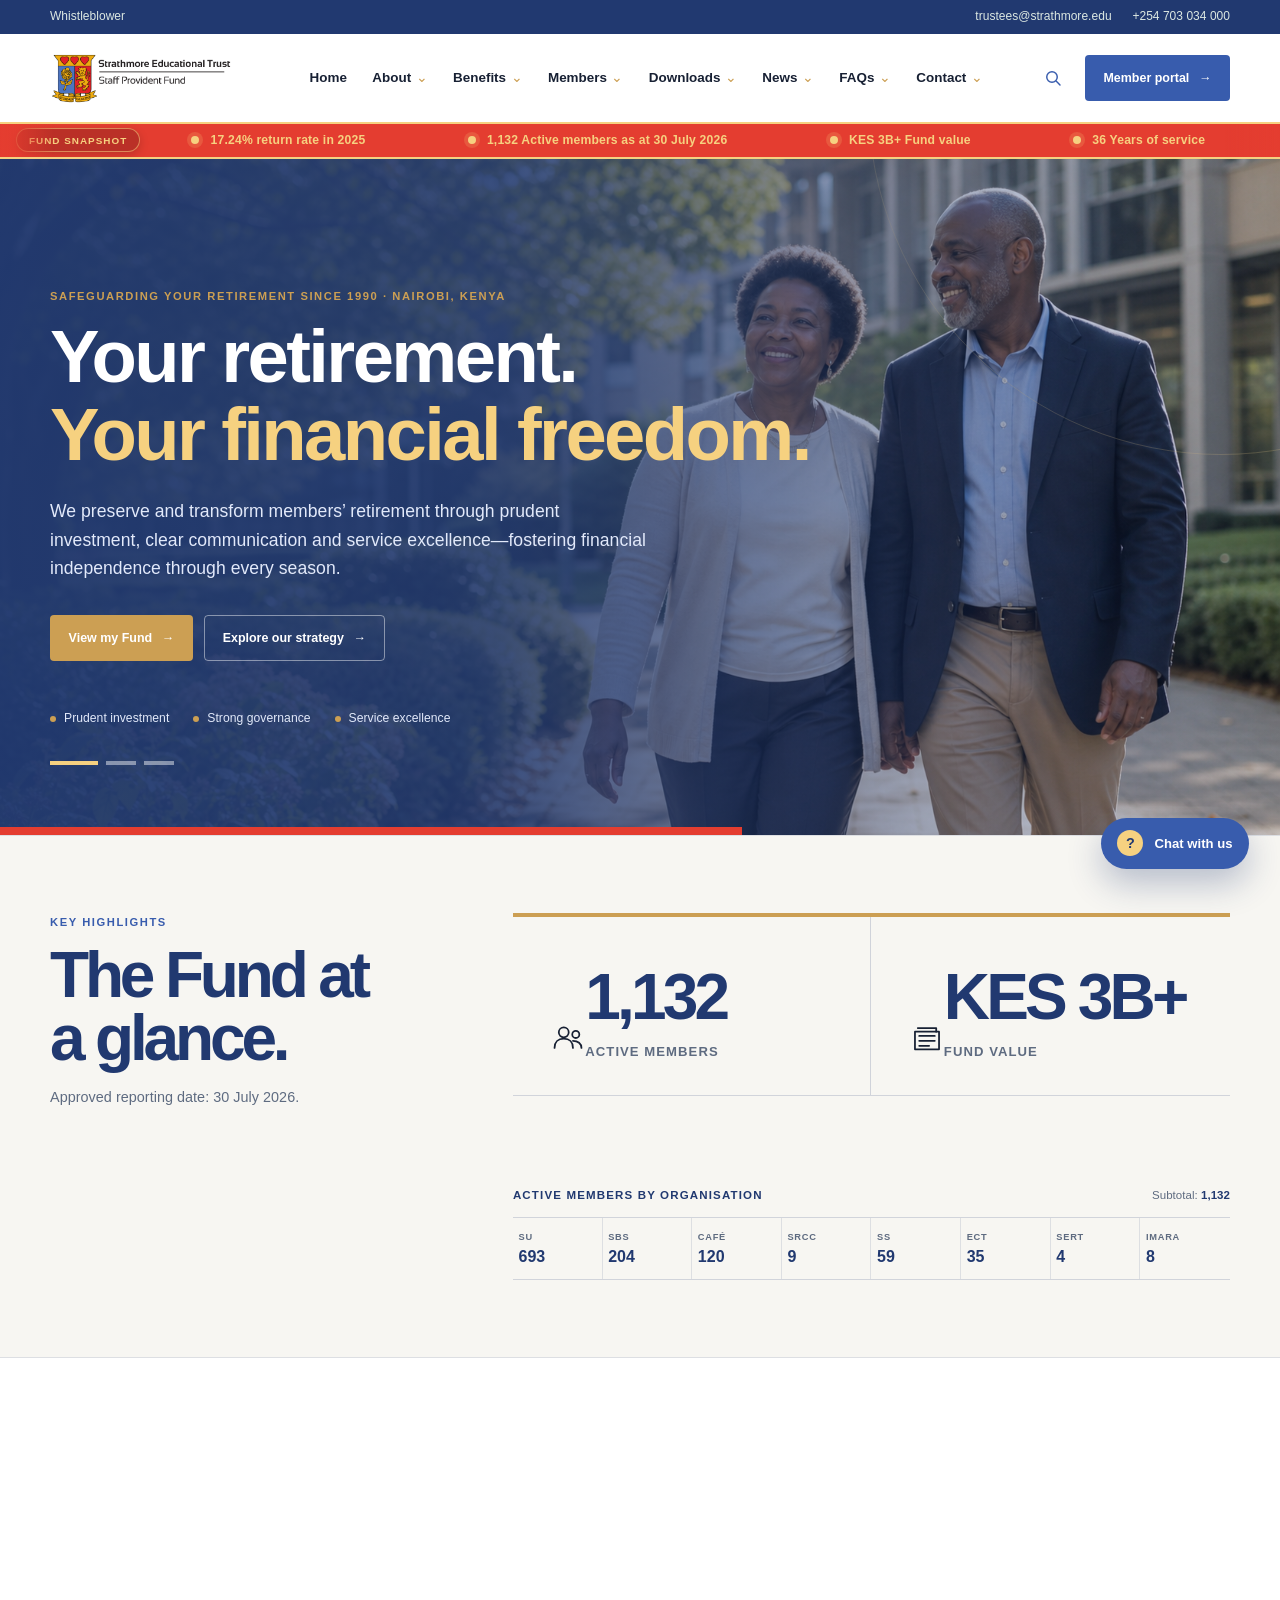
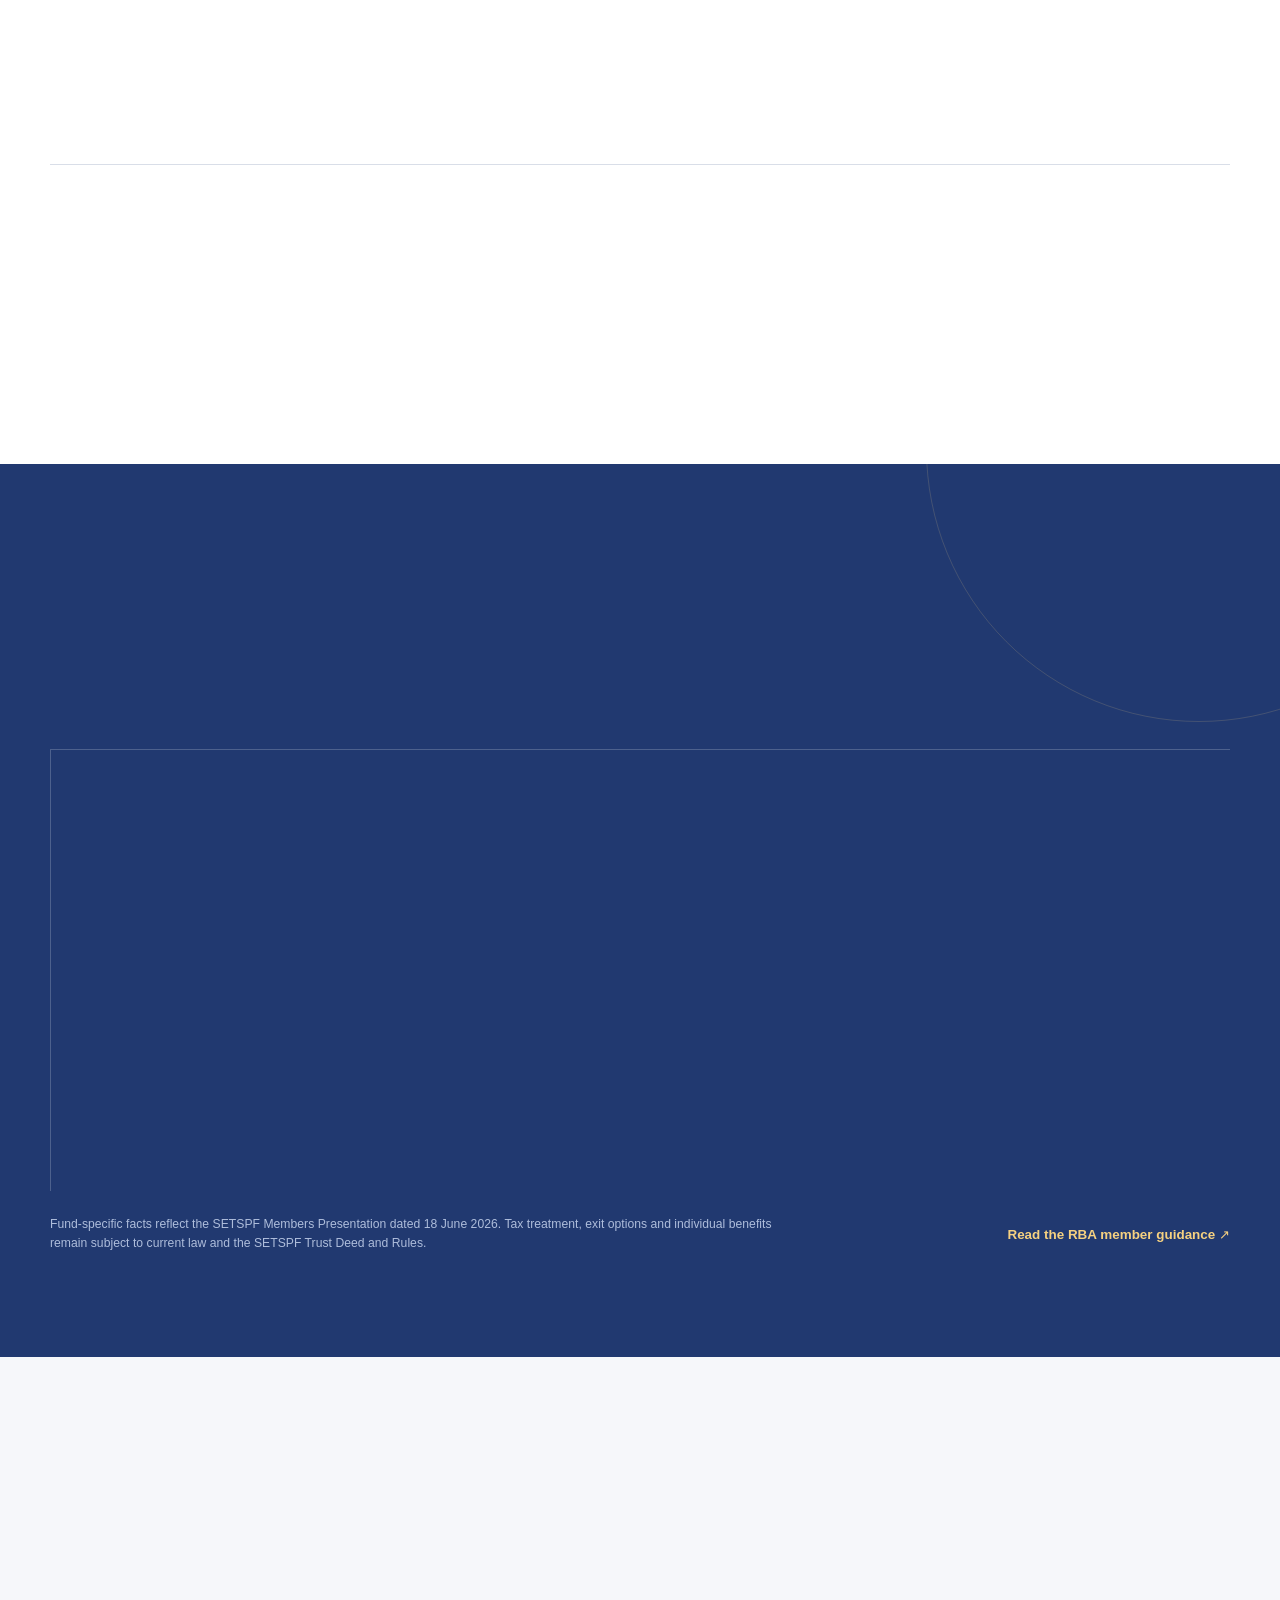
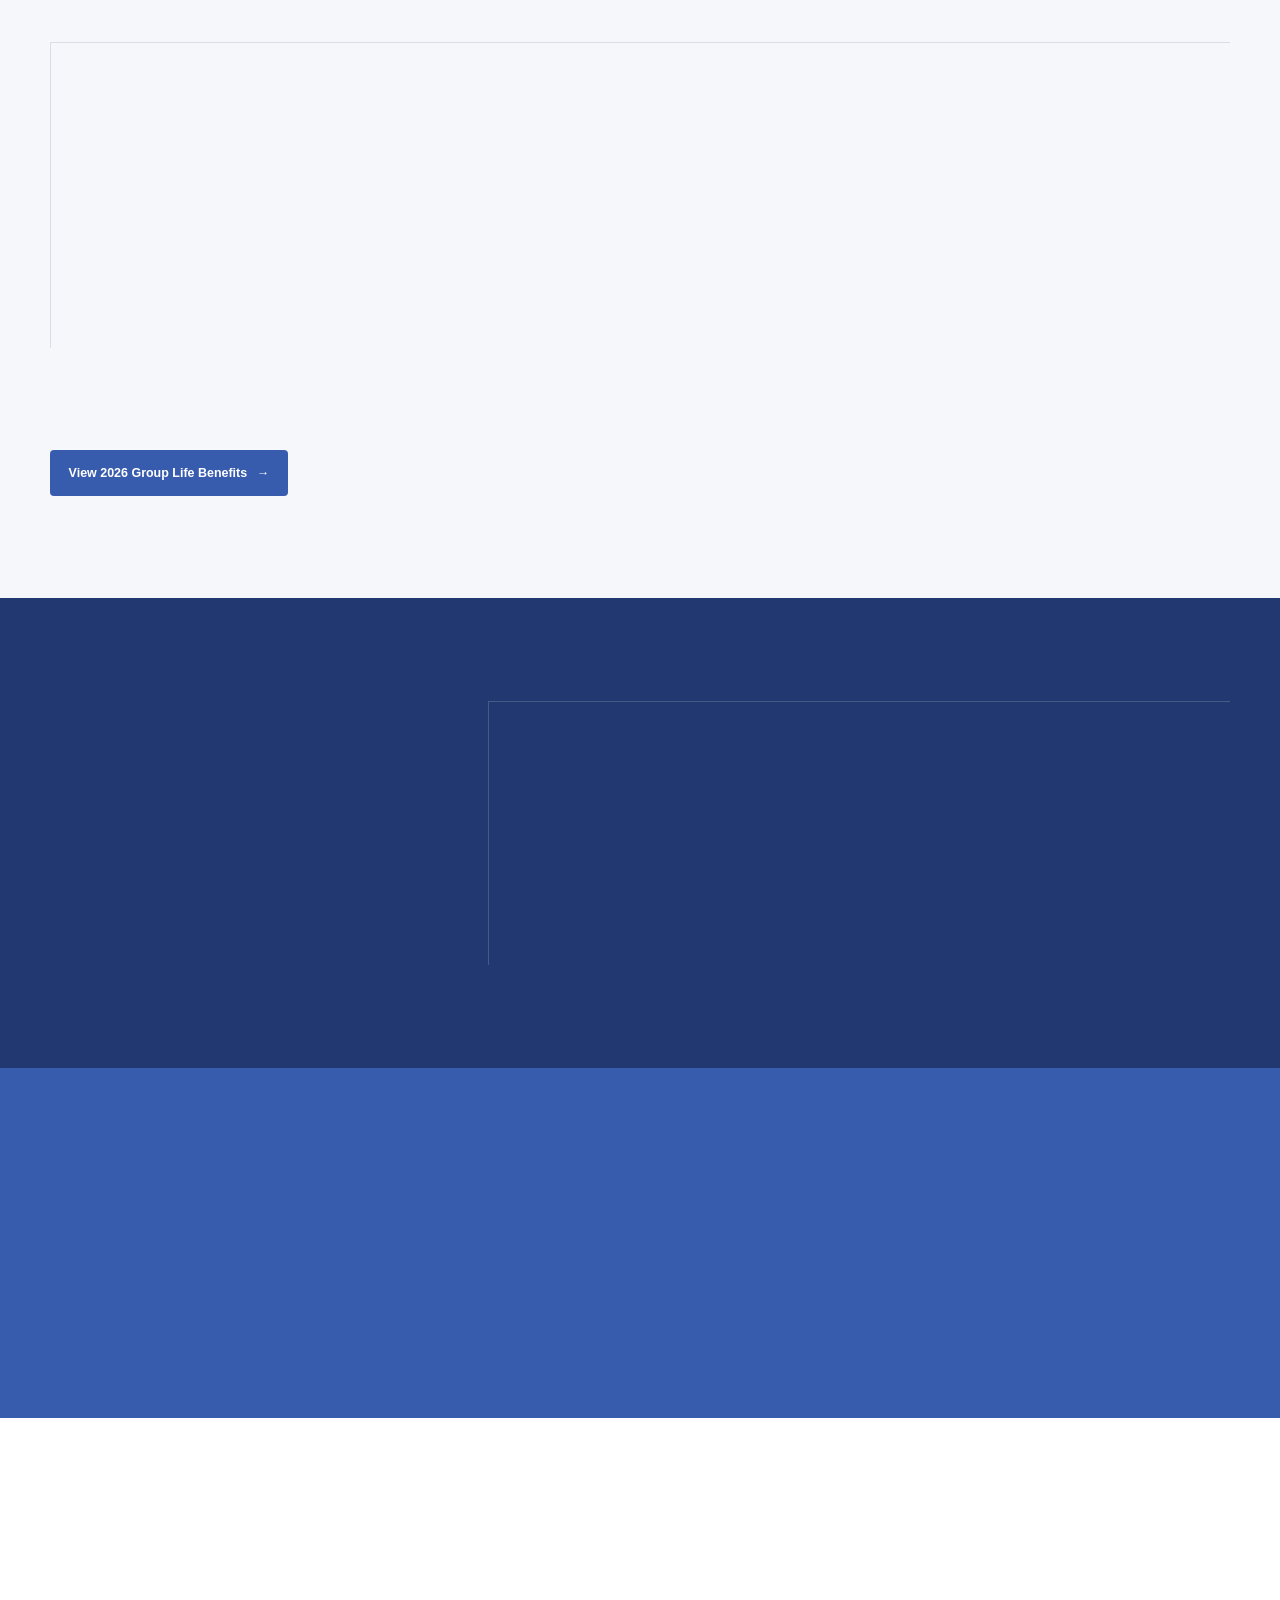
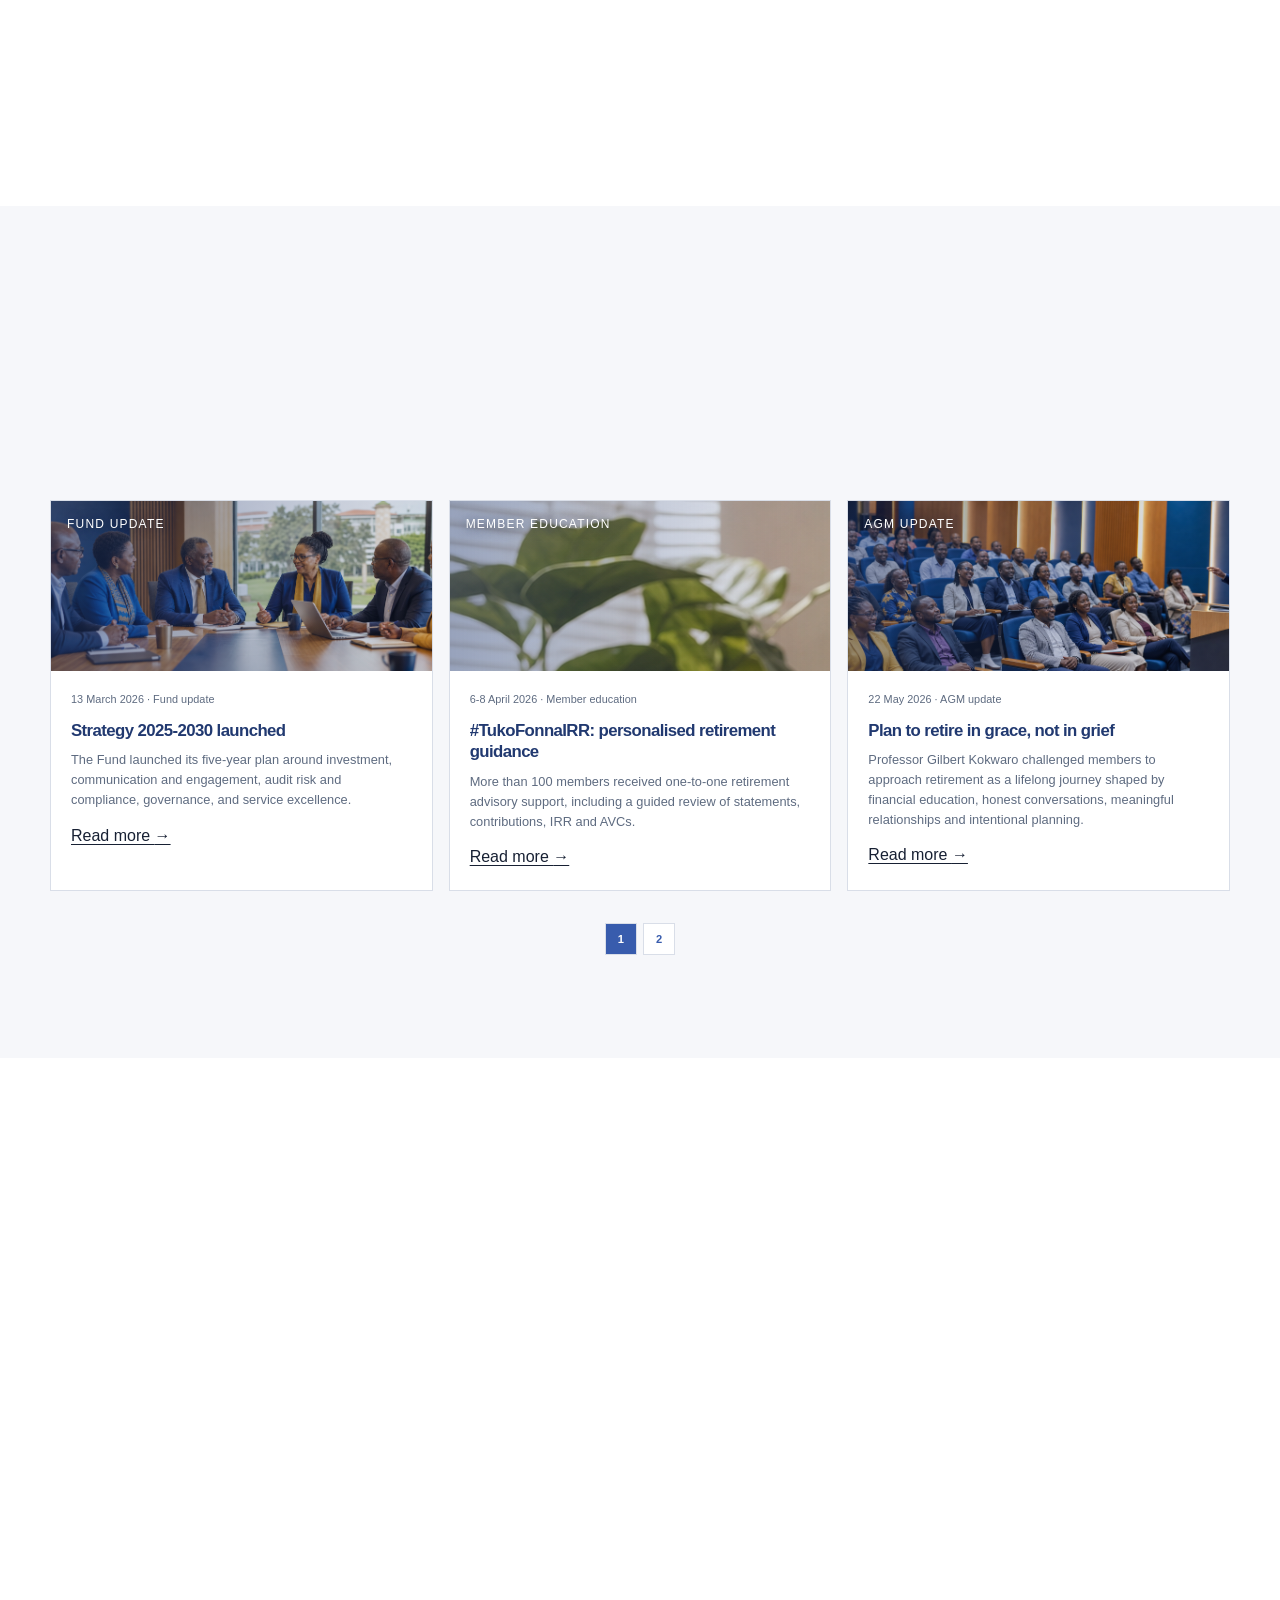
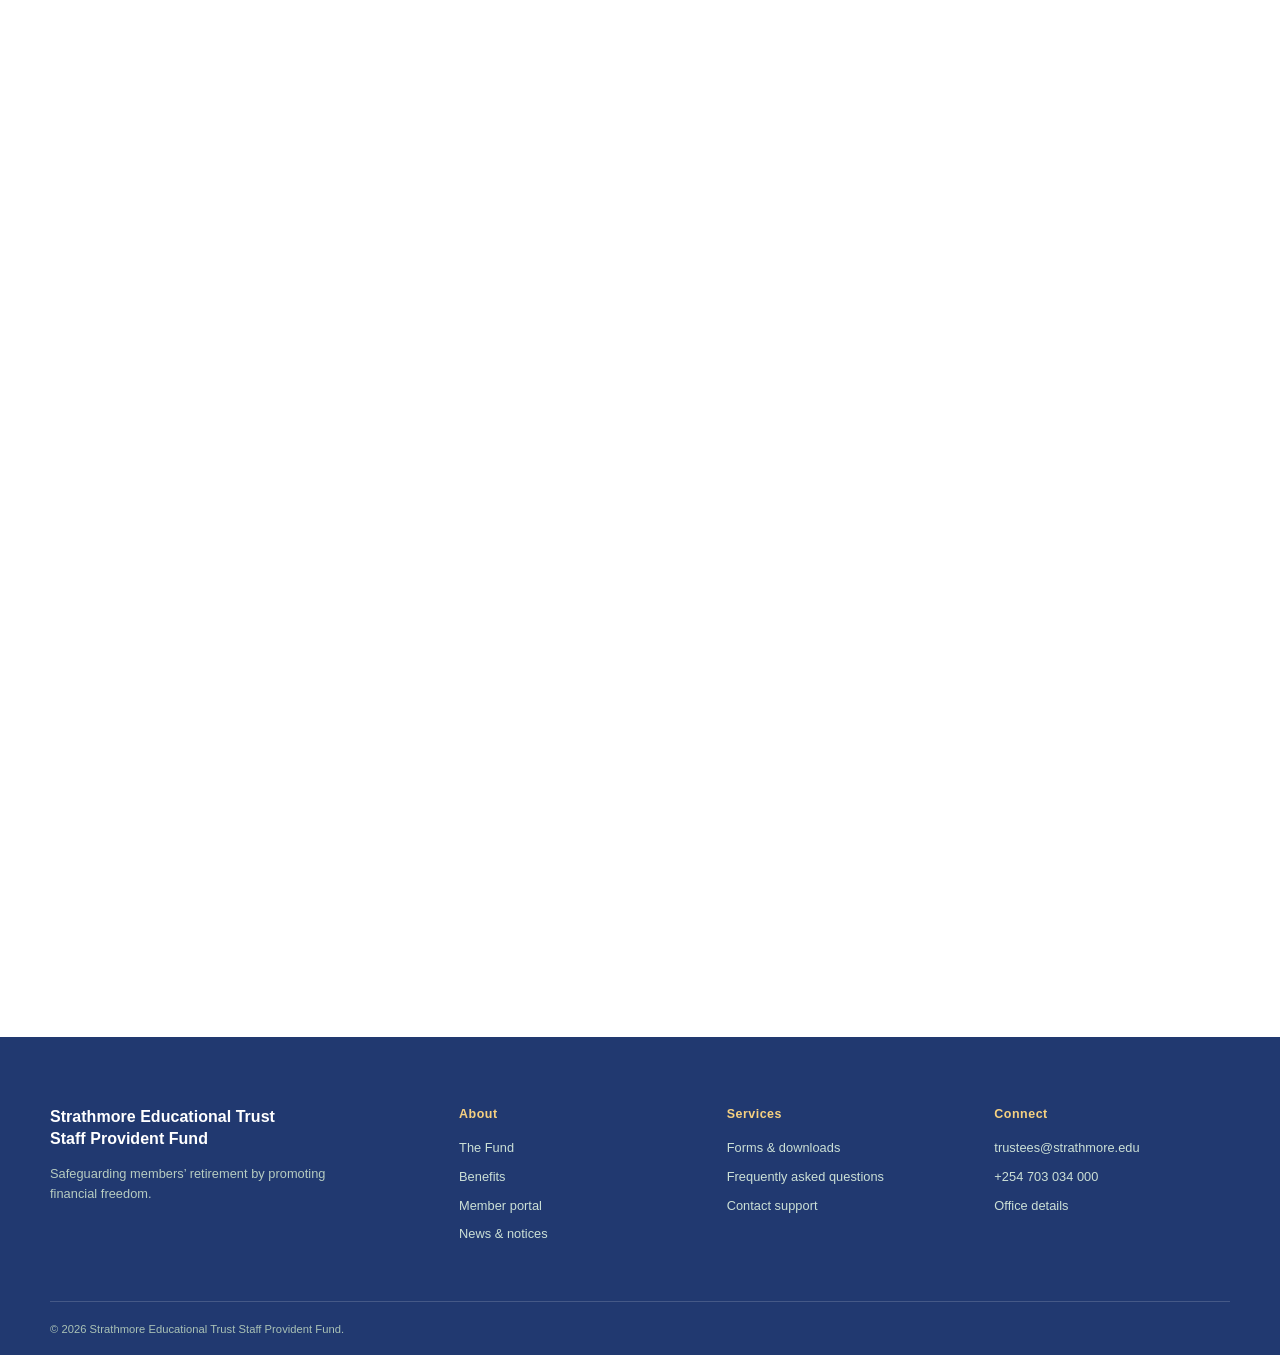
==== commit 4947229d: "Update fund website content and service provider pages" ====
--- a/index.html
+++ b/index.html
@@ -15,7 +15,7 @@
   <link rel="stylesheet" href="chatbot.css">
   <link rel="stylesheet" href="font-refinement.css">
 </head>
-<body>
+<body class="home-page">
   <a class="skip-link" href="#main-content">Skip to content</a>
   <div class="utility"><div class="shell utility__inner"><span>Whistleblower</span><a href="mailto:trustees@strathmore.edu">trustees@strathmore.edu</a><a href="tel:+254703034000">+254 703 034 000</a></div></div>
   <header class="site-header" id="siteHeader">
@@ -24,7 +24,7 @@
       <nav class="navigation" id="siteNav" aria-label="Primary navigation">
         <a href="#home">Home</a>
         <details class="nav-dropdown"><summary>About <span aria-hidden="true">⌄</span></summary><div class="nav-dropdown__menu"><a href="about.html">Who we are</a><a href="about.html#mission">Mission &amp; values</a><a href="strategy-2025-2030.html">Strategy 2025-2030</a><a href="faqs.html">Frequently asked questions</a><a href="trustees.html">Trustees</a></div></details>
-        <details class="nav-dropdown"><summary>Benefits <span aria-hidden="true">⌄</span></summary><div class="nav-dropdown__menu"><a href="benefits.html">Benefits overview</a><a href="benefits.html#principal-benefits">Group life benefits</a><a href="downloads.html">Claim forms</a></div></details>
+        <details class="nav-dropdown"><summary>Benefits <span aria-hidden="true">⌄</span></summary><div class="nav-dropdown__menu"><a href="benefits.html">Benefit information</a><a href="downloads.html">Fund forms</a></div></details>
         <details class="nav-dropdown"><summary>Members <span aria-hidden="true">⌄</span></summary><div class="nav-dropdown__menu"><button type="button" data-open-portal>Member login</button><button type="button" data-open-portal>Contribution statements</button><a href="#members">Member services</a></div></details>
         <details class="nav-dropdown"><summary>Downloads <span aria-hidden="true">⌄</span></summary><div class="nav-dropdown__menu"><a href="downloads.html">Downloads centre</a><a href="downloads.html#reports">Guides &amp; reports</a><a href="downloads.html#forms">Forms &amp; policies</a></div></details>
         <details class="nav-dropdown"><summary>News <span aria-hidden="true">⌄</span></summary><div class="nav-dropdown__menu"><a href="#news">Latest updates</a><a href="#news">Notices</a><a href="#news">Member education</a></div></details>
@@ -36,6 +36,10 @@
   </header>
 
   <main id="main-content">
+    <span id="governance" class="visually-hidden" aria-hidden="true"></span>
+    <span id="services" class="visually-hidden" aria-hidden="true"></span>
+    <span id="dashboard" class="visually-hidden" aria-hidden="true"></span>
+    <span id="portal" class="visually-hidden" aria-hidden="true"></span>
     <section class="hero hero--photo" id="home" aria-label="SETSPF member stories">
       <div class="hero-slides" aria-hidden="true">
         <div class="hero-slide hero-slide--retirement is-active" data-hero-slide></div>
@@ -51,6 +55,33 @@
         <button type="button" data-hero-slide-button="2" aria-pressed="false"><span class="visually-hidden">Show family planning image</span></button>
       </div>
       <div class="hero__line" aria-hidden="true"></div>
+    </section>
+
+    <section class="fund-highlights" aria-labelledby="fundHighlightsTitle">
+      <div class="shell fund-highlights__inner">
+        <div class="fund-highlights__heading">
+          <p class="kicker kicker--green">Key highlights</p>
+          <h2 id="fundHighlightsTitle">The Fund at a glance.</h2>
+          <p>Approved reporting date: 30 July 2026.</p>
+        </div>
+        <div class="fund-highlights__graphics" role="list">
+          <article class="fund-highlight" role="listitem">
+            <span class="fund-highlight__icon" aria-hidden="true"><svg viewBox="0 0 48 48"><circle cx="18" cy="16" r="7"></circle><path d="M5 38c0-8 5-13 13-13s13 5 13 13"></path><circle cx="35" cy="19" r="5"></circle><path d="M31 28c7 0 12 4 12 10"></path></svg></span>
+            <div><strong>1,132</strong><span>Active members</span></div>
+          </article>
+          <article class="fund-highlight" role="listitem">
+            <span class="fund-highlight__icon" aria-hidden="true"><svg viewBox="0 0 48 48"><path d="M7 15h34v25H7z"></path><path d="M11 10h26v5M13 21h22M13 28h22M13 35h14"></path></svg></span>
+            <div><strong>KES 3B+</strong><span>Fund value</span></div>
+          </article>
+        </div>
+        <div class="member-breakdown" aria-labelledby="memberBreakdownTitle">
+          <div class="member-breakdown__heading"><h3 id="memberBreakdownTitle">Active members by organisation</h3><span>Subtotal: <strong>1,132</strong></span></div>
+          <dl class="member-breakdown__grid">
+            <div><dt>SU</dt><dd>693</dd></div><div><dt>SBS</dt><dd>204</dd></div><div><dt>CAFÉ</dt><dd>120</dd></div><div><dt>SRCC</dt><dd>9</dd></div>
+            <div><dt>SS</dt><dd>59</dd></div><div><dt>ECT</dt><dd>35</dd></div><div><dt>SERT</dt><dd>4</dd></div><div><dt>IMARA</dt><dd>8</dd></div>
+          </dl>
+        </div>
+      </div>
     </section>
 
     <section class="quick-section" aria-label="Quick access"><div class="shell"><div class="section-label"><p class="kicker">Quick access</p><p>Everything you need, in one place.</p></div><div class="quick-grid" data-reveal-children>
@@ -70,7 +101,7 @@
     <section class="section section--mist" id="benefits"><div class="shell section-head" data-reveal><div><p class="kicker kicker--green">Benefits overview</p><h2>Support designed for life’s important transitions.</h2></div><p>Understand the pathways available to you and your beneficiaries. The Secretariat will confirm individual eligibility and documentation.</p></div><div class="shell benefit-grid" data-reveal-children><article><span class="benefit-number">01</span><h3>Retirement benefits</h3><p>Plan for a considered transition with clear guidance on your benefit options.</p><a href="#contact">Talk to the Secretariat <span>→</span></a></article><article><span class="benefit-number">02</span><h3>Withdrawal benefits</h3><p>Access the right information when your employment circumstances change.</p><a href="downloads.html#forms">Find a form <span>→</span></a></article><article><span class="benefit-number">03</span><h3>Death benefits</h3><p>Compassionate guidance and requirements for member beneficiaries.</p><a href="#faqs">Read guidance <span>→</span></a></article><article><span class="benefit-number">04</span><h3>Disability benefits</h3><p>Learn where to start when health affects your ability to work.</p><a href="#contact">Talk to us <span>→</span></a></article><article><span class="benefit-number">05</span><h3>Survivor benefits</h3><p>Practical next steps for families who need Fund support.</p><a href="#contact">Contact support <span>→</span></a></article></div><div class="shell benefit-details"><nav class="benefit-jump" aria-label="Benefits section navigation"><a href="#principal-benefits">Principal member</a><a href="#dependent-benefits">Dependants</a><a href="#critical-illness">Critical illness</a><a href="#covered-illnesses">Covered illnesses</a><a href="#new-benefits">New in 2026</a><a href="#benefit-reminders">Important reminders</a></nav><section class="benefit-detail" id="principal-benefits" data-reveal><div class="benefit-detail__head"><div><p class="kicker kicker--green">Principal member benefits</p><h3>Protection for the principal member.</h3></div><p>Benefit cover for eligible principal members, subject to Fund policy terms and the required claim documentation.</p></div><div class="benefit-table-wrap" tabindex="0"><table class="benefit-table"><caption class="visually-hidden">Principal member benefit cover</caption><thead><tr><th scope="col">Benefit</th><th scope="col">Cover</th></tr></thead><tbody><tr><th scope="row">Death Benefit</th><td>Death from all causes (stand-alone) — 3 years’ salary</td></tr><tr><th scope="row">Permanent &amp; Total Disability</th><td>3 years’ salary</td></tr><tr><th scope="row">Funeral Expense (Staff)</th><td>KES 300,000</td></tr><tr><th scope="row">Coffin &amp; Hearse</th><td>KES 100,000</td></tr><tr><th scope="row">Maternity / Paternity</th><td>KES 20,000</td></tr><tr><th scope="row">Stand-alone Critical Illness</th><td>35% of Death Benefit (maximum KES 17 million), up to age 65</td></tr><tr><th scope="row">Retirees Token</th><td>KES 25,000 per life</td></tr></tbody></table></div></section><section class="benefit-detail" id="dependent-benefits" data-reveal><div class="benefit-detail__head"><div><p class="kicker kicker--green">Dependent benefits</p><h3>Cover for declared dependants.</h3></div><p>Declare eligible dependants promptly so the Fund can support your family when it matters most.</p></div><div class="benefit-table-wrap" tabindex="0"><table class="benefit-table"><caption class="visually-hidden">Dependent benefit cover</caption><thead><tr><th scope="col">Benefit</th><th scope="col">Cover</th></tr></thead><tbody><tr><th scope="row">Funeral Expense — Declared Spouse</th><td>KES 300,000</td></tr><tr><th scope="row">Spouse Critical Illness Benefit</th><td>KES 300,000</td></tr><tr><th scope="row">Funeral Expense — Declared Child</th><td>KES 250,000 <span class="benefit-table__note">KES 100,000 per child below 10 years</span></td></tr><tr><th scope="row">Stillbirth Benefit</th><td>KES 25,000 from 28 weeks</td></tr><tr><th scope="row">Funeral Expense — Declared Parent</th><td>KES 150,000</td></tr><tr><th scope="row">Grief &amp; Bereavement Counselling</th><td>Two free sessions</td></tr></tbody></table></div><div class="age-limit-grid" data-reveal-children><article><span class="benefit-icon" aria-hidden="true">✓</span><h4>Principal member</h4><p>Death: 18–75 years.<br>Critical Illness &amp; Permanent Total Disability: up to 65 years.</p></article><article><span class="benefit-icon" aria-hidden="true">✓</span><h4>Spouse</h4><p>18–75 years.</p></article><article><span class="benefit-icon" aria-hidden="true">✓</span><h4>Children</h4><p>1 day–21 years, or up to 25 years if in full-time education.</p></article><article><span class="benefit-icon" aria-hidden="true">✓</span><h4>Parents</h4><p>From age 30, with no maximum cover age.</p></article></div></section><section class="benefit-detail benefit-detail--illness" id="critical-illness" data-reveal><div class="benefit-detail__head"><div><p class="kicker kicker--green">Critical illness benefit</p><h3>Support at a serious diagnosis.</h3></div><p>A dedicated lump-sum benefit to help members focus on recovery and the practical costs that can follow illness.</p></div><div class="illness-intro"><article><span class="benefit-icon" aria-hidden="true">+</span><h4>What is the Critical Illness Benefit?</h4><p>The Critical Illness Benefit provides a lump-sum payment upon the first diagnosis of a covered critical illness. The payment helps members manage medical costs, recovery expenses and loss of income during serious illness.</p></article><aside><p class="kicker kicker--green">Benefit amount</p><dl><div><dt>Main Member</dt><dd>35% of the Sum Assured</dd></div><div><dt>Spouse</dt><dd>KES 300,000</dd></div></dl></aside></div></section><section class="benefit-detail" id="covered-illnesses" data-reveal><div class="benefit-detail__head"><div><p class="kicker kicker--green">Illnesses covered</p><h3>Conditions included in the benefit.</h3></div><p>The benefit is payable on the first confirmed diagnosis of a covered condition, in line with Fund policy terms.</p></div><ul class="illness-chip-grid" aria-label="Covered critical illnesses"><li>Cancer</li><li>Heart Attack</li><li>Stroke</li><li>Kidney (Renal) Failure</li><li>Major Organ Transplant</li><li>Coronary Artery Surgery</li><li>Heart Valve Replacement</li><li>Paralysis</li><li>Blindness</li><li>Multiple Sclerosis</li><li>Parkinson’s Disease</li><li>Alzheimer’s Disease</li><li>Motor Neurone Disease</li><li>Coma</li><li>Muscular Dystrophy</li><li>Accidental Brain Damage</li><li>Rheumatoid Disease</li></ul></section><section class="benefit-detail benefit-detail--new" id="new-benefits" data-reveal><div class="benefit-detail__head"><div><p class="kicker kicker--green">New Benefits — Effective 2026</p><h3>Expanded support for families.</h3></div><p>Two additional benefits designed to recognise important needs within our member community.</p></div><div class="new-benefit-grid" data-reveal-children><article><span class="new-badge">New</span><span class="benefit-icon" aria-hidden="true">∞</span><h4>Child Living with Disability</h4><p>Children living with disability remain covered with no maximum age limit upon submission of a valid disability certificate from the National Council of Persons Living with Disability (NCPWD).</p></article><article><span class="new-badge">New</span><span class="benefit-icon" aria-hidden="true">+</span><h4>Stillbirth Benefit</h4><p>A lump-sum payment of KES 25,000 is available for losses occurring from 28 weeks of conception, subject to policy terms and required medical documentation.</p></article></div></section><section class="benefit-detail benefit-detail--reminders" id="benefit-reminders" data-reveal><div class="benefit-detail__head"><div><p class="kicker kicker--green">Important reminders</p><h3>Keep your cover current.</h3></div><p>These practical steps help the Fund assess and support a claim without avoidable delays.</p></div><div class="benefit-reminder-list"><details open><summary><span class="reminder-icon" aria-hidden="true">i</span>Declaration and nomination</summary><ul><li>Declare all spouses, children and parents.</li><li>Benefits are not payable for undeclared dependants.</li><li>Keep nomination forms updated.</li></ul></details><details><summary><span class="reminder-icon reminder-icon--warning" aria-hidden="true">!</span>Claims and critical illness</summary><ul><li>Critical illness benefits are payable only upon the first confirmed diagnosis.</li><li>Notify the Fund promptly and submit the required medical documentation when making a claim.</li></ul></details></div></section></div></section>
 
     <div class="benefits-overview-link"><div class="shell"><a class="button button--solid" href="benefits.html">View 2026 Group Life Benefits <span aria-hidden="true">→</span></a></div></div>
-    <section class="section statistics" aria-label="Fund at a glance"><div class="shell stats-wrap"><div data-reveal><p class="kicker">Fund at a glance</p><h2>Steady stewardship.<br>Shared purpose.</h2></div><div class="stats" data-reveal-children><article><strong data-count="1130">0</strong><span>Active members as at 30 July 2026</span></article><article><strong data-count="3" data-prefix="KES " data-suffix="B+">0</strong><span>Fund value</span></article><article><strong data-count="36">0</strong><span>Years of service</span></article><article><strong data-count="5">0</strong><span>Strategic pillars</span></article></div></div></section>
+    <section class="section statistics" aria-label="Fund at a glance"><div class="shell stats-wrap"><div data-reveal><p class="kicker">Fund at a glance</p><h2>Steady stewardship.<br>Shared purpose.</h2></div><div class="stats" data-reveal-children><article><strong data-count="1132">0</strong><span>Active members as at 30 July 2026</span></article><article><strong data-count="3" data-prefix="KES " data-suffix="B+">0</strong><span>Fund value</span></article><article><strong data-count="36">0</strong><span>Years of service</span></article><article><strong data-count="5">0</strong><span>Strategic pillars</span></article></div></div></section>
 
 
     <section class="section member-section" id="members"><div class="shell member-banner" data-reveal><div><p class="kicker">Member portal</p><h2>Your Fund information, securely in one place.</h2><p>Review your profile, statements, contribution history, notifications and service requests in the member experience.</p></div><div><button class="button button--gold" data-open-portal>Sign in to the portal <span aria-hidden="true">→</span></button><p class="member-banner__note">Use your official member credentials. Never share a password with Fund staff.</p></div></div></section>
@@ -81,14 +112,14 @@
 
     <section class="section faqs" id="faqs"><div class="shell faq-grid"><div data-reveal><p class="kicker kicker--green">Frequently asked questions</p><h2>Clear answers, when you need them.</h2><p>Start here for common Fund questions, or contact the Secretariat for individual support.</p><label class="search-box search-box--plain"><span class="visually-hidden">Search frequently asked questions</span><svg viewBox="0 0 24 24" aria-hidden="true"><circle cx="10.8" cy="10.8" r="6.3"></circle><path d="m16 16 4.4 4.4"></path></svg><input id="faqSearch" type="search" placeholder="Search questions"></label></div><div class="faq-list" id="faqList" data-reveal></div></div></section>
 
-    <section class="section contact" id="contact"><div class="shell section-head" data-reveal><div><p class="kicker kicker--green">Communication &amp; Engagement</p><h2>Clear information. Practical member support.</h2></div><p>In the spirit of service and integrity, the Secretariat is here to provide official information, guide your request and listen to your feedback.</p></div><div class="shell contact-grid"><aside class="contact-card" data-reveal><div class="map-card"><iframe title="Map showing Strathmore University, Nairobi" src="https://www.google.com/maps?q=Strathmore+University%2C+Nairobi&amp;output=embed" loading="lazy" referrerpolicy="strict-origin-when-cross-origin"></iframe></div><dl><div><dt>Office</dt><dd>Strathmore University<br>Ole Sangale Road, Madaraka</dd></div><div><dt>Email</dt><dd><a href="mailto:trustees@strathmore.edu">trustees@strathmore.edu</a></dd></div><div><dt>Telephone</dt><dd><a href="tel:+254703034000">+254 703 034 000</a></dd></div><div><dt>Office hours</dt><dd>Monday–Friday, 8:00–17:00</dd></div></dl><a class="text-link" href="https://maps.google.com/?q=Strathmore+University+Nairobi" target="_blank" rel="noopener">Open in Google Maps <span>↗</span></a></aside><form class="contact-form" id="contactForm" data-reveal><label>Full name<input name="name" type="text" autocomplete="name" required></label><label>Email address<input name="email" type="email" autocomplete="email" required></label><label>Subject<select name="subject" required><option value="">Select a topic</option><option>Member support</option><option>Benefits and claims</option><option>Portal access</option><option>Governance</option></select></label><label>How can we help?<textarea name="message" rows="5" required></textarea></label><button class="button button--solid" type="submit">Send enquiry <span aria-hidden="true">→</span></button><p class="form-hint">This demonstration confirms locally. It does not transmit personal information.</p></form></div></section>
+    <section class="section contact" id="contact"><div class="shell section-head" data-reveal><div><p class="kicker kicker--green">Communication &amp; Engagement</p><h2>Clear information. Practical member support.</h2></div><p>In the spirit of service and integrity, the Secretariat is here to provide official information, guide your request and listen to your feedback.</p></div><div class="shell contact-grid"><aside class="contact-card" data-reveal><div class="map-card"><iframe title="Map showing Strathmore University, Nairobi" src="https://www.google.com/maps?q=Strathmore+University%2C+Nairobi&amp;output=embed" loading="lazy" referrerpolicy="strict-origin-when-cross-origin"></iframe></div><dl><div><dt>Office</dt><dd>Strathmore University<br>Ole Sangale Road, Madaraka</dd></div><div><dt>Email</dt><dd><a href="mailto:trustees@strathmore.edu">trustees@strathmore.edu</a></dd></div><div><dt>Telephone</dt><dd><a href="tel:+254703034000">+254 703 034 000</a></dd></div><div><dt>Office hours</dt><dd>Monday–Friday, 8:00–17:00</dd></div></dl><a class="text-link" href="https://maps.google.com/?q=Strathmore+University+Nairobi" target="_blank" rel="noopener">Open in Google Maps <span>↗</span></a></aside><form class="contact-form" id="contactForm" data-reveal><label>Full name<input name="name" type="text" autocomplete="name" required></label><label>Email address<input name="email" type="email" autocomplete="email" required></label><label>Subject<select name="subject" required><option value="">Select a topic</option><option>Member support</option><option>Benefits and claims</option><option>Portal access</option><option>Governance</option></select></label><label>How can we help?<textarea name="message" rows="5" required></textarea></label><button class="button button--solid" type="submit">Prepare enquiry <span aria-hidden="true">→</span></button><p class="form-hint">Your email application will open with the enquiry addressed to trustees@strathmore.edu. Review it before sending.</p></form></div></section>
   </main>
 
-  <footer class="footer"><div class="shell footer-grid"><div><a class="footer-brand" href="#home">Strathmore Educational Trust<br>Staff Provident Fund</a><p>Safeguarding members’ retirement by promoting financial freedom.</p></div><div><h3>About</h3><a href="#about">The Fund</a><a href="#benefits">Benefits</a><a href="#members">Member portal</a><a href="#news">News & notices</a></div><div><h3>Services</h3><a href="downloads.html">Forms & downloads</a><a href="#faqs">Frequently asked questions</a><a href="#contact">Contact support</a></div><div><h3>Connect</h3><a href="mailto:trustees@strathmore.edu">Email us</a><a href="tel:+254703034000">+254 703 034 000</a><a href="#contact">Office details</a><div class="socials"><a href="#contact" aria-label="LinkedIn">in</a><a href="#contact" aria-label="X">𝕏</a><a href="#contact" aria-label="Facebook">f</a></div></div></div><div class="shell footer-bottom"><span>© <span id="year"></span> Strathmore Educational Trust Staff Provident Fund.</span><a href="#home">Privacy & terms</a></div></footer>
+  <footer class="footer"><div class="shell footer-grid"><div><a class="footer-brand" href="#home">Strathmore Educational Trust<br>Staff Provident Fund</a><p>Safeguarding members’ retirement by promoting financial freedom.</p></div><div><h3>About</h3><a href="#about">The Fund</a><a href="#benefits">Benefits</a><a href="#members">Member portal</a><a href="#news">News &amp; notices</a></div><div><h3>Services</h3><a href="downloads.html">Forms &amp; downloads</a><a href="#faqs">Frequently asked questions</a><a href="#contact">Contact support</a></div><div><h3>Connect</h3><a href="mailto:trustees@strathmore.edu">trustees@strathmore.edu</a><a href="tel:+254703034000">+254 703 034 000</a><a href="#contact">Office details</a></div></div><div class="shell footer-bottom"><span>© <span id="year"></span> Strathmore Educational Trust Staff Provident Fund.</span></div></footer>
 
   <section class="help-chat" data-help-chat aria-label="SETSPF virtual assistant"><button class="help-chat__launcher" type="button" data-chat-toggle aria-expanded="false" aria-controls="setspfChatPanel"><span class="help-chat__launcher-icon" aria-hidden="true">?</span>Chat with us</button><div class="help-chat__panel" id="setspfChatPanel" data-chat-panel hidden><div class="help-chat__head"><div><span class="help-chat__eyebrow">SETSPF help</span><strong>How can we help?</strong></div><button class="help-chat__close" type="button" data-chat-close aria-label="Close chat">×</button></div><div class="help-chat__messages" data-chat-messages aria-live="polite"><p class="help-chat__message">Hello. I can help you find information about statements, benefits, member support and contacting the Secretariat.</p></div><div class="help-chat__suggestions"><button type="button" data-chat-prompt="Help me understand my statement">Understand my statement</button><button type="button" data-chat-prompt="How do I start a benefit claim?">Start a claim</button><button type="button" data-chat-prompt="How do I contact the Secretariat?">Contact support</button></div><form class="help-chat__form" data-chat-form><label class="visually-hidden" for="setspfChatInput">Ask a question</label><input id="setspfChatInput" data-chat-input type="text" autocomplete="off" maxlength="280" placeholder="Ask a general question"><button type="submit">Send</button></form><p class="help-chat__notice">General guidance only. Do not share personal, account or password information here.</p></div></section>
   <dialog class="dialog search-dialog" id="searchDialog" aria-labelledby="searchTitle"><div class="dialog-head"><div><p class="kicker kicker--green">SETSPF search</p><h2 id="searchTitle">Find what you need.</h2></div><button class="icon-control" type="button" data-close-dialog="searchDialog" aria-label="Close search">×</button></div><label class="search-box search-box--dialog"><span class="visually-hidden">Search SETSPF</span><svg viewBox="0 0 24 24" aria-hidden="true"><circle cx="10.8" cy="10.8" r="6.3"></circle><path d="m16 16 4.4 4.4"></path></svg><input id="globalSearch" type="search" placeholder="Search benefits, resources, news and FAQs"></label><div class="global-results" id="globalResults" aria-live="polite"></div></dialog>
-  <dialog class="dialog portal-dialog" id="portalDialog" aria-labelledby="portalTitle"><button class="dialog-close" type="button" data-close-dialog="portalDialog" aria-label="Close member portal">×</button><section id="portalLogin"><p class="kicker kicker--green">Member portal</p><h2 id="portalTitle">Welcome back.</h2><p>Sign in to view your account information and member services.</p><form id="portalForm"><label>Member number<input type="text" required autocomplete="username" placeholder="Enter your member number"></label><label>Password<input type="password" required autocomplete="current-password" placeholder="Enter your password"></label><label class="check-label"><input type="checkbox"> <span>Remember this device</span></label><button class="button button--solid" type="submit">Secure sign in <span>→</span></button></form><p class="form-hint">Demonstration only—credentials are not processed or stored.</p></section><section id="memberDashboard" hidden><div class="dashboard-head"><div><p class="kicker kicker--green">Member dashboard</p><h2>Hello, Alex.</h2><p>Your account overview as at 31 May 2026.</p></div><button class="text-link" id="portalLogout" type="button">Secure logout</button></div><div class="dashboard-cards"><article><span>Retirement balance</span><strong>KES 4,850,000</strong><small>Illustrative value</small></article><article><span>Latest contribution</span><strong>KES 36,000</strong><small>May 2026</small></article><article><span>Unread notices</span><strong>2</strong><small>View notifications</small></article></div><div class="dashboard-grid"><section><h3>Recent activity</h3><ul><li><span>Contribution received</span><b>May 2026</b></li><li><span>Statement available</span><b>Apr 2026</b></li><li><span>Profile updated</span><b>Mar 2026</b></li></ul></section><section><h3>Member services</h3><button type="button" data-portal-toast="Your latest statement is ready in the full portal.">View statements</button><button type="button" data-portal-toast="Claim tracking will be available in the full portal.">Track a claim</button><button type="button" data-portal-toast="Contact the Secretariat for help with your next step.">Contact support</button></section></div></section></dialog>
+  <dialog class="dialog portal-dialog" id="portalDialog" aria-labelledby="portalTitle"><button class="dialog-close" type="button" data-close-dialog="portalDialog" aria-label="Close member portal">×</button><section><p class="kicker kicker--green">Member portal</p><h2 id="portalTitle">Access your secure Fund account.</h2><p>Benefit statements and personal account information are available through Zamara’s secure self-service portal.</p><a class="button button--solid" href="https://selfservice.zamaragroup.com/" target="_blank" rel="noopener noreferrer">Continue to Zamara <span aria-hidden="true">↗</span></a><p class="form-hint">SETSPF does not request or collect your portal password on this public website.</p></section></dialog>
   <div class="toast" id="toast" role="status" aria-live="polite"></div><button class="back-top" id="backTop" type="button" aria-label="Back to top">↑</button>
   <script src="chatbot.js"></script>
   <script src="redesign.js"></script>
--- a/base.css
+++ b/base.css
@@ -47,4 +47,5 @@
 }
 
 /* Shared Fund performance ticker. */
-.fund-ticker{overflow:hidden;background:#f6d180;color:#000;border-bottom:1px solid rgba(33,57,112,.18)}.fund-ticker__track{display:flex;width:max-content;will-change:transform;animation:fund-ticker-scroll 34s linear infinite}.fund-ticker__set{display:flex;flex:none;align-items:center;min-width:100vw}.fund-ticker__item{display:inline-flex;align-items:center;gap:.65rem;flex:none;padding:.38rem clamp(1.5rem,4vw,3.5rem);white-space:nowrap;font:400 .68rem var(--font-display);letter-spacing:.01em}.fund-ticker__item i{width:6px;height:6px;flex:none;border-radius:50%;background:#e43d30}.fund-ticker:hover .fund-ticker__track,.fund-ticker:focus-within .fund-ticker__track{animation-play-state:paused}@keyframes fund-ticker-scroll{to{transform:translateX(-50%)}}@media(max-width:500px){.fund-ticker__item{gap:.55rem;padding:.34rem 1.5rem;font-size:.64rem}}@media(prefers-reduced-motion:reduce){.fund-ticker__track{animation:none;width:100%;overflow-x:auto}.fund-ticker__set[aria-hidden="true"]{display:none}}
+.fund-ticker{border-top-color:#f6d180!important;border-bottom-color:#f6d180!important;color:#f6d180!important;background:#e43d30!important;box-shadow:0 6px 18px rgba(115,25,20,.22)!important}.fund-ticker::before{background:linear-gradient(90deg,#e43d30,transparent)!important}.fund-ticker::after{background:linear-gradient(270deg,#e43d30,transparent)!important}.fund-ticker__label{color:#f6d180!important;background:rgba(91,20,20,.3)!important;border:1px solid rgba(246,209,128,.55)}.fund-ticker__item{color:#f6d180!important;text-shadow:none!important}.fund-ticker__item i{border-color:#f6d180!important;background:#f6d180!important;box-shadow:0 0 0 4px rgba(246,209,128,.18)!important}
+.fund-ticker{position:relative;overflow:hidden;border-top:2px solid #f6d180;border-bottom:2px solid #f6d180;color:#fff;background:linear-gradient(100deg,#152957 0%,#213970 45%,#385cad 100%);box-shadow:0 6px 18px rgba(20,36,76,.2)}.fund-ticker::before,.fund-ticker::after{position:absolute;z-index:2;top:0;bottom:0;width:55px;content:"";pointer-events:none}.fund-ticker::before{left:0;background:linear-gradient(90deg,#152957,transparent)}.fund-ticker::after{right:0;background:linear-gradient(270deg,#385cad,transparent)}.fund-ticker__track{display:flex;width:max-content;will-change:transform;animation:fund-ticker-scroll 34s linear infinite}.fund-ticker__set{display:flex;flex:none;align-items:center;min-width:100vw}.fund-ticker__label{flex:none;margin-left:1rem;padding:.35rem .75rem;border-radius:999px;color:#213970;background:#f6d180;font:800 .62rem var(--font-display);letter-spacing:.1em;text-transform:uppercase;box-shadow:0 3px 10px rgba(0,0,0,.18)}.fund-ticker__item{display:inline-flex;align-items:center;gap:.7rem;flex:none;padding:.58rem clamp(1.5rem,4vw,3.5rem);white-space:nowrap;font:700 .76rem var(--font-display);letter-spacing:.015em;text-shadow:0 1px 2px rgba(0,0,0,.25)}.fund-ticker__item i{width:8px;height:8px;flex:none;border:2px solid rgba(255,255,255,.65);border-radius:50%;background:#e43d30;box-shadow:0 0 0 4px rgba(228,61,48,.18),0 0 10px rgba(228,61,48,.75)}.fund-ticker:hover .fund-ticker__track,.fund-ticker:focus-within .fund-ticker__track{animation-play-state:paused}@keyframes fund-ticker-scroll{to{transform:translateX(-50%)}}@media(max-width:500px){.fund-ticker__label{margin-left:.7rem;padding:.3rem .6rem;font-size:.55rem}.fund-ticker__item{gap:.55rem;padding:.5rem 1.5rem;font-size:.68rem}}@media(prefers-reduced-motion:reduce){.fund-ticker__track{animation:none;width:100%;overflow-x:auto}.fund-ticker__set[aria-hidden="true"]{display:none}}
--- a/redesign.css
+++ b/redesign.css
@@ -24,7 +24,151 @@
 body:not(.benefits-page) #benefits .benefit-details{display:none}.benefits-overview-link{padding:0 0 clamp(4.8rem,8vw,7.4rem);background:var(--mist)}
 
 /* Moving Fund performance highlights. */
-.fund-ticker{overflow:hidden;background:#f6d180;color:#000;border-bottom:1px solid rgba(33,57,112,.18)}.fund-ticker__track{display:flex;width:max-content;will-change:transform;animation:fund-ticker-scroll 34s linear infinite}.fund-ticker__set{display:flex;flex:none;align-items:center;min-width:100vw}.fund-ticker__item{display:inline-flex;align-items:center;gap:.65rem;flex:none;padding:.38rem clamp(1.5rem,4vw,3.5rem);white-space:nowrap;font:.68rem var(--font-display);letter-spacing:.01em}.fund-ticker__item i{width:6px;height:6px;flex:none;border-radius:50%;background:var(--red)}.fund-ticker:hover .fund-ticker__track,.fund-ticker:focus-within .fund-ticker__track{animation-play-state:paused}@keyframes fund-ticker-scroll{to{transform:translateX(-50%)}}@media(max-width:500px){.fund-ticker__item{gap:.55rem;padding:.34rem 1.5rem;font-size:.64rem}}@media(prefers-reduced-motion:reduce){.fund-ticker__track{animation:none;width:100%;overflow-x:auto}.fund-ticker__set[aria-hidden="true"]{display:none}}
+.fund-ticker{border-top-color:#f6d180!important;border-bottom-color:#f6d180!important;color:#f6d180!important;background:#e43d30!important;box-shadow:0 6px 18px rgba(115,25,20,.22)!important}.fund-ticker::before{background:linear-gradient(90deg,#e43d30,transparent)!important}.fund-ticker::after{background:linear-gradient(270deg,#e43d30,transparent)!important}.fund-ticker__label{color:#f6d180!important;background:rgba(91,20,20,.3)!important;border:1px solid rgba(246,209,128,.55)}.fund-ticker__item{color:#f6d180!important;text-shadow:none!important}.fund-ticker__item i{border-color:#f6d180!important;background:#f6d180!important;box-shadow:0 0 0 4px rgba(246,209,128,.18)!important}
+.fund-ticker{position:relative;overflow:hidden;border-top:2px solid var(--gold-light);border-bottom:2px solid var(--gold-light);color:#fff;background:linear-gradient(100deg,#152957 0%,var(--blue-deep) 45%,var(--blue) 100%);box-shadow:0 6px 18px rgba(20,36,76,.2)}.fund-ticker::before,.fund-ticker::after{position:absolute;z-index:2;top:0;bottom:0;width:55px;content:"";pointer-events:none}.fund-ticker::before{left:0;background:linear-gradient(90deg,#152957,transparent)}.fund-ticker::after{right:0;background:linear-gradient(270deg,var(--blue),transparent)}.fund-ticker__track{display:flex;width:max-content;will-change:transform;animation:fund-ticker-scroll 34s linear infinite}.fund-ticker__set{display:flex;flex:none;align-items:center;min-width:100vw}.fund-ticker__label{flex:none;margin-left:1rem;padding:.35rem .75rem;border-radius:999px;color:var(--blue-deep);background:var(--gold-light);font:800 .62rem var(--font-display);letter-spacing:.1em;text-transform:uppercase;box-shadow:0 3px 10px rgba(0,0,0,.18)}.fund-ticker__item{display:inline-flex;align-items:center;gap:.7rem;flex:none;padding:.58rem clamp(1.5rem,4vw,3.5rem);white-space:nowrap;font:700 .76rem var(--font-display);letter-spacing:.015em;text-shadow:0 1px 2px rgba(0,0,0,.25)}.fund-ticker__item i{width:8px;height:8px;flex:none;border:2px solid rgba(255,255,255,.65);border-radius:50%;background:var(--red);box-shadow:0 0 0 4px rgba(228,61,48,.18),0 0 10px rgba(228,61,48,.75)}.fund-ticker:hover .fund-ticker__track,.fund-ticker:focus-within .fund-ticker__track{animation-play-state:paused}@keyframes fund-ticker-scroll{to{transform:translateX(-50%)}}@media(max-width:500px){.fund-ticker__label{margin-left:.7rem;padding:.3rem .6rem;font-size:.55rem}.fund-ticker__item{gap:.55rem;padding:.5rem 1.5rem;font-size:.68rem}}@media(prefers-reduced-motion:reduce){.fund-ticker__track{animation:none;width:100%;overflow-x:auto}.fund-ticker__set[aria-hidden="true"]{display:none}}
 
 /* Higher-contrast primary navigation. */
 .navigation>a,.navigation>.nav-dropdown>summary{position:relative;padding:.72rem .32rem;color:#172033;font-size:.84rem;line-height:1.15}.navigation>a:after,.navigation>.nav-dropdown>summary:after{position:absolute;right:.32rem;bottom:.48rem;left:.32rem;height:2px;background:var(--gold);content:"";opacity:0;transform:scaleX(.45);transition:opacity .2s,transform .2s}.navigation>a:hover:after,.navigation>a:focus-visible:after,.navigation>.nav-dropdown>summary:hover:after,.navigation>.nav-dropdown>summary:focus-visible:after{opacity:1;transform:scaleX(1)}.navigation>.nav-dropdown>summary span{color:var(--gold);font-size:.9rem}@media(max-width:820px){.navigation>a,.navigation>.nav-dropdown>summary{font-size:.8rem}.navigation>a:after,.navigation>.nav-dropdown>summary:after{display:none}}
+/* Detailed 2026 group-life figures are withheld until an approved schedule is available. */
+.home-page .benefit-details {
+  display: none;
+}
+
+.fund-highlights {
+  padding: clamp(3.5rem, 6vw, 5.5rem) 0;
+  border-top: 1px solid rgba(33, 57, 112, .12);
+  border-bottom: 1px solid rgba(33, 57, 112, .12);
+  background: #f7f6f2;
+}
+
+.fund-highlights__inner {
+  display: grid;
+  grid-template-columns: minmax(250px, .7fr) minmax(0, 1.3fr);
+  gap: clamp(2.5rem, 6vw, 6.5rem);
+  align-items: start;
+}
+
+.fund-highlights__heading h2 {
+  max-width: 9ch;
+  margin: .75rem 0 1rem;
+  font-size: clamp(2.7rem, 5vw, 4.8rem);
+  line-height: .98;
+  letter-spacing: -.065em;
+}
+
+.fund-highlights__heading > p:last-child {
+  margin: 0;
+  color: var(--muted);
+  font-size: .9rem;
+}
+
+.fund-highlights__graphics {
+  display: grid;
+  grid-template-columns: repeat(2, minmax(0, 1fr));
+  gap: 0;
+  border-top: 4px solid var(--gold);
+  border-bottom: 1px solid rgba(33, 57, 112, .18);
+}
+
+.fund-highlight {
+  display: flex;
+  min-height: 178px;
+  padding: 2rem clamp(1.5rem, 3vw, 2.75rem);
+  gap: 0;
+  align-items: flex-end;
+  border: 0;
+  border-right: 1px solid rgba(33, 57, 112, .18);
+  border-radius: 0;
+  background: transparent;
+}
+
+.fund-highlight:last-child {
+  border-right: 0;
+}
+
+.fund-highlight__icon {
+  display: none;
+}
+
+.fund-highlight__icon svg {
+  width: 34px;
+  fill: none;
+  stroke: currentColor;
+  stroke-width: 2.5;
+  stroke-linecap: round;
+  stroke-linejoin: round;
+}
+
+.fund-highlight strong,
+.fund-highlight span {
+  display: block;
+}
+
+.fund-highlight strong {
+  color: var(--blue-deep);
+  font-family: "Montserrat", sans-serif;
+  font-size: clamp(2.7rem, 5vw, 4.6rem);
+  font-weight: 750;
+  line-height: .9;
+  letter-spacing: -.06em;
+}
+
+.fund-highlight div > span {
+  margin-top: .9rem;
+  color: var(--muted);
+  font-size: .82rem;
+  font-weight: 700;
+  letter-spacing: .08em;
+  text-transform: uppercase;
+}
+
+.member-breakdown { grid-column: 2; padding: 0; border: 0; border-radius: 0; background: transparent; }
+.member-breakdown__heading { display: flex; align-items: baseline; justify-content: space-between; gap: 1rem; margin-bottom: .8rem; }
+.member-breakdown__heading h3 { margin: 0; color: var(--blue-deep); font-size: .72rem; letter-spacing: .1em; text-transform: uppercase; }
+.member-breakdown__heading span { color: var(--muted); font-size: .72rem; }
+.member-breakdown__heading strong { color: var(--blue-deep); }
+.member-breakdown__grid { display: grid; grid-template-columns: repeat(8,minmax(0,1fr)); margin: 0; overflow: hidden; border-top: 1px solid rgba(33,57,112,.18); border-bottom: 1px solid rgba(33,57,112,.18); border-radius: 0; }
+.member-breakdown__grid div { padding: .85rem .35rem; text-align: left; border-right: 1px solid rgba(33,57,112,.12); }
+.member-breakdown__grid div:last-child { border-right: 0; }
+.member-breakdown__grid dt { color: var(--muted); font: 700 .58rem "Montserrat",sans-serif; letter-spacing: .08em; }
+.member-breakdown__grid dd { margin: .35rem 0 0; color: var(--blue-deep); font: 750 1rem "Montserrat",sans-serif; }
+
+@media (max-width: 900px) {
+  .member-breakdown { grid-column: 1 / -1; }
+  .member-breakdown__grid { grid-template-columns: repeat(4,minmax(0,1fr)); }
+  .member-breakdown__grid div:nth-child(4) { border-right: 0; }
+  .member-breakdown__grid div:nth-child(-n + 4) { border-bottom: 1px solid var(--line); }
+}
+
+@media (max-width: 720px) {
+  .fund-highlights__inner,
+  .fund-highlights__graphics {
+    grid-template-columns: 1fr;
+  }
+  .fund-highlight { min-height: 130px; padding: 1.5rem 0; border-right: 0; border-bottom: 1px solid rgba(33,57,112,.16); }
+  .fund-highlight:last-child { border-bottom: 0; }
+  .member-breakdown__heading { display: block; }
+  .member-breakdown__heading span { display: block; margin-top: .35rem; }
+}
+/* The public overview currently includes only approved benefit categories. */
+.home-page .benefit-grid {
+  grid-template-columns: repeat(2, 1fr);
+}
+
+.home-page .benefit-grid article:nth-child(2),
+.home-page .benefit-grid article:nth-child(4),
+.home-page .benefit-grid article:nth-child(5) {
+  display: none;
+}
+
+@media (max-width: 820px) {
+  .home-page .benefit-grid {
+    grid-template-columns: 1fr;
+  }
+}
+
+@media (max-width: 500px) {
+  .home-page .benefit-grid {
+    grid-template-columns: 1fr;
+  }
+}
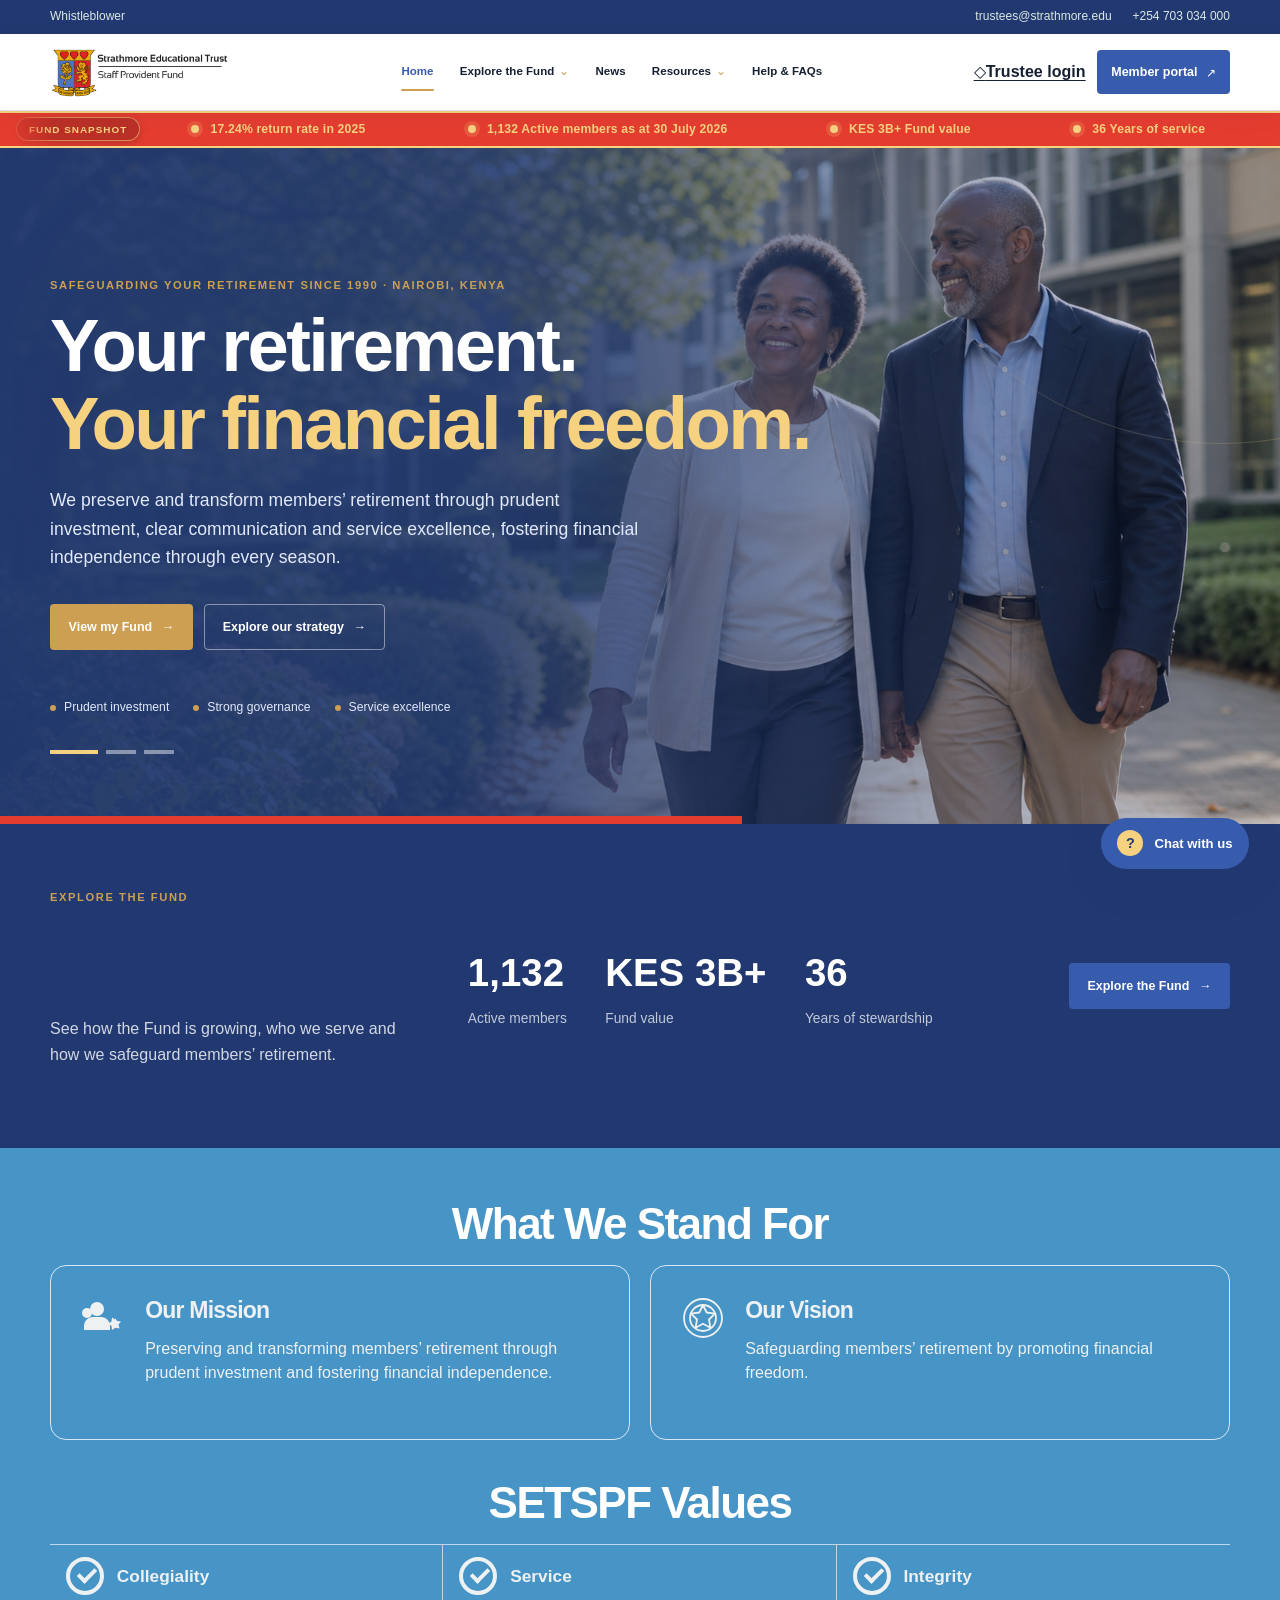
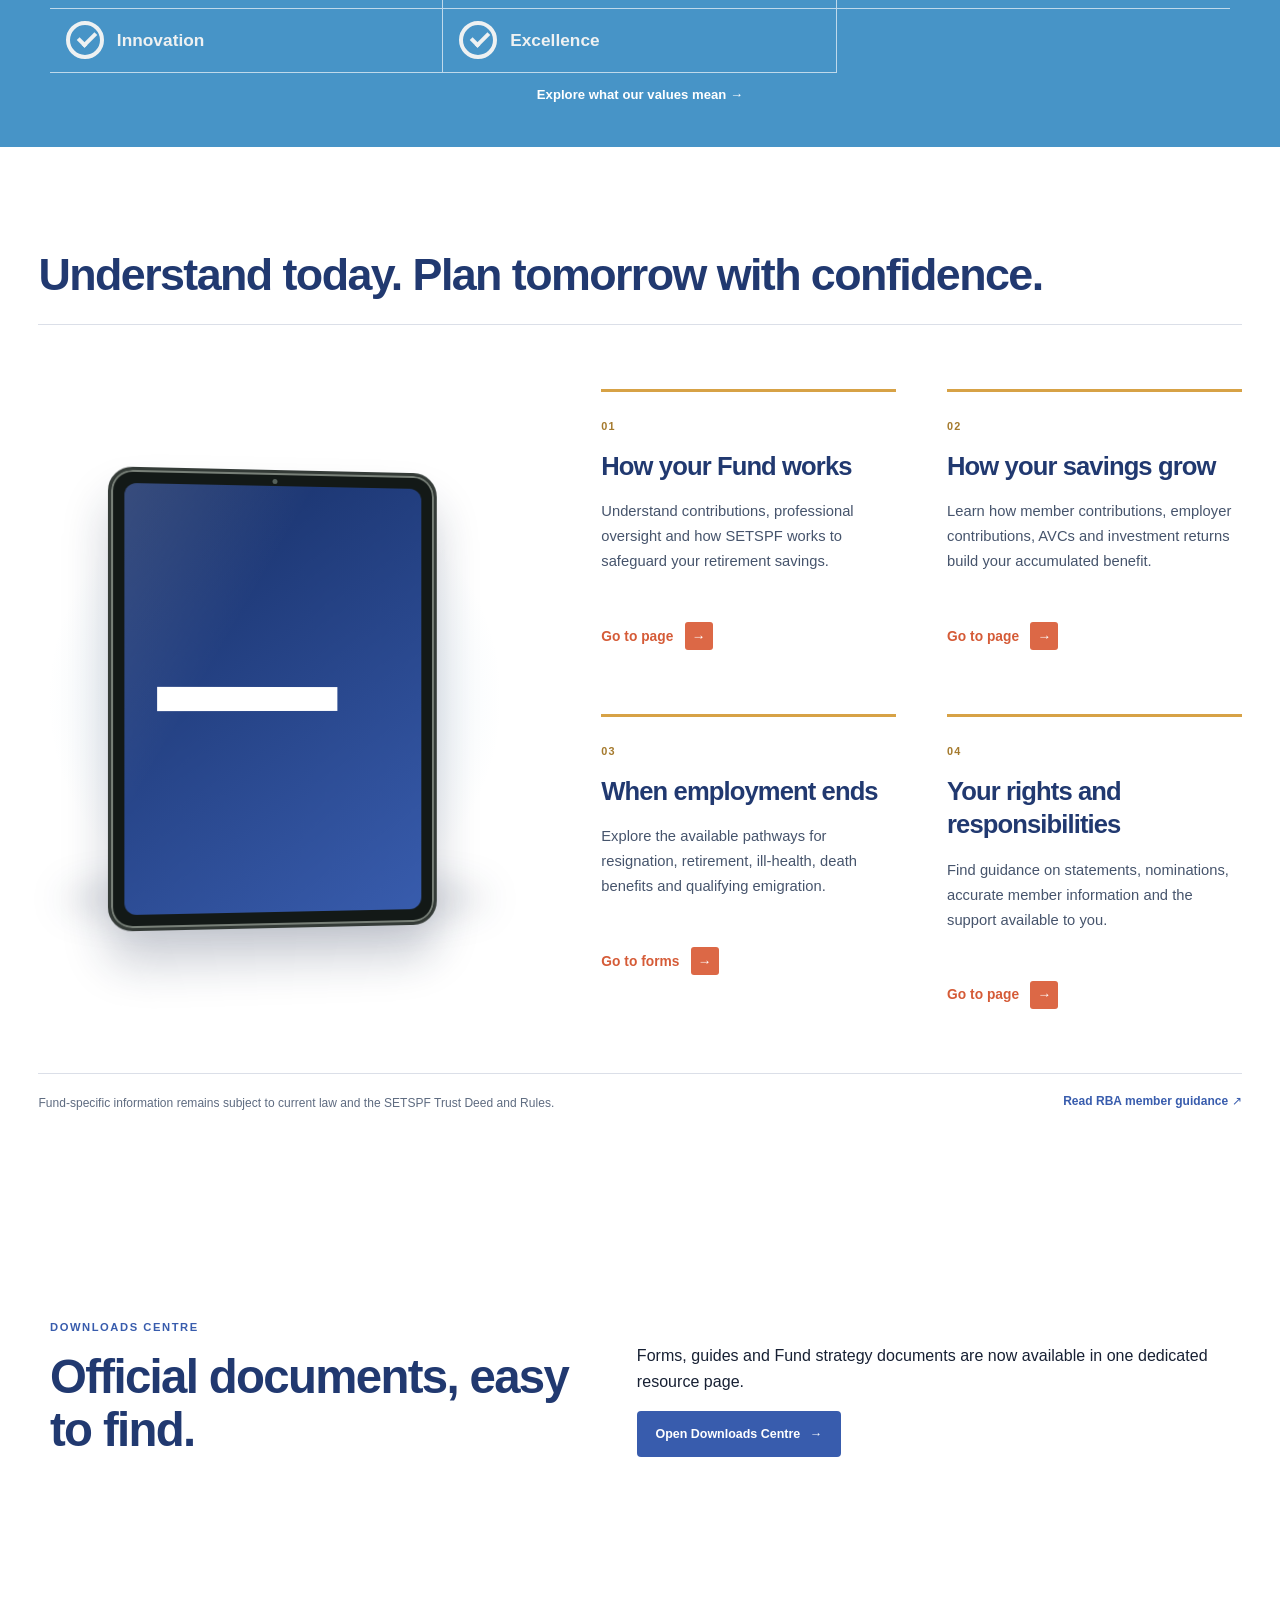
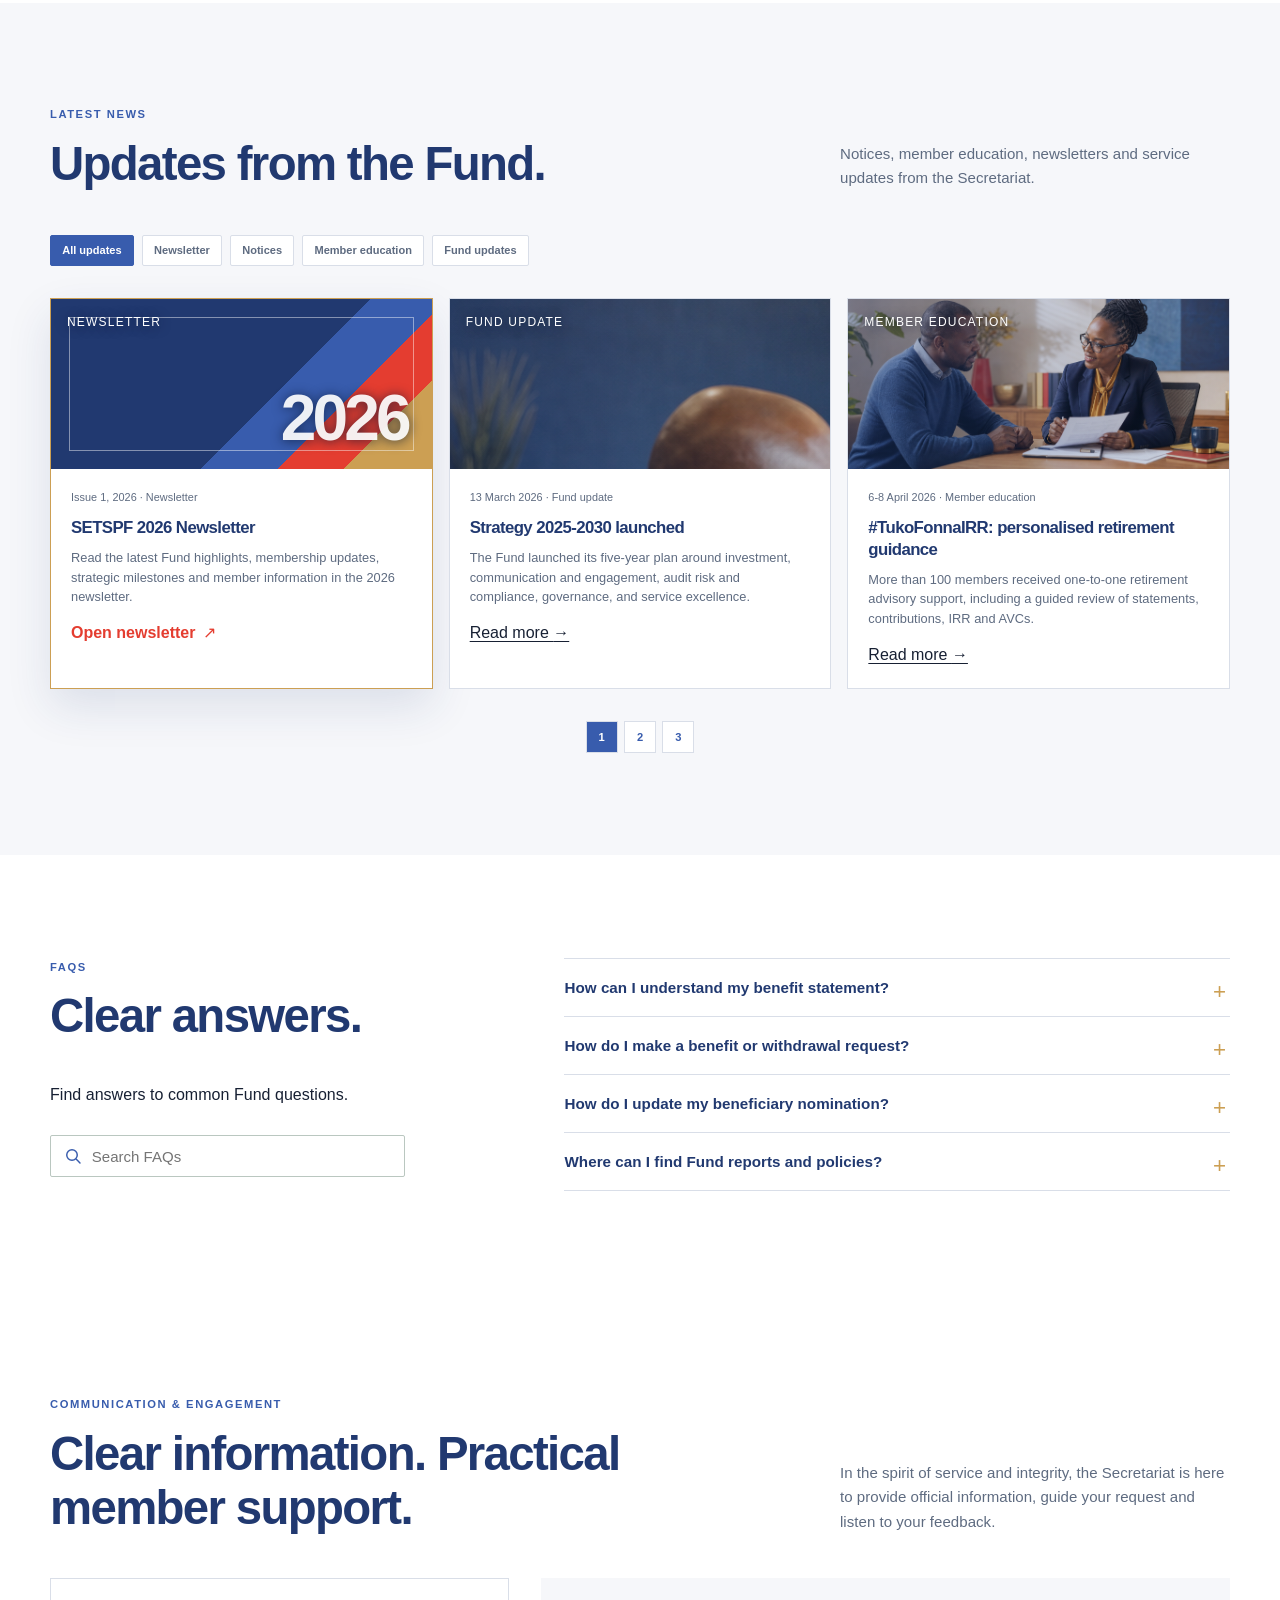
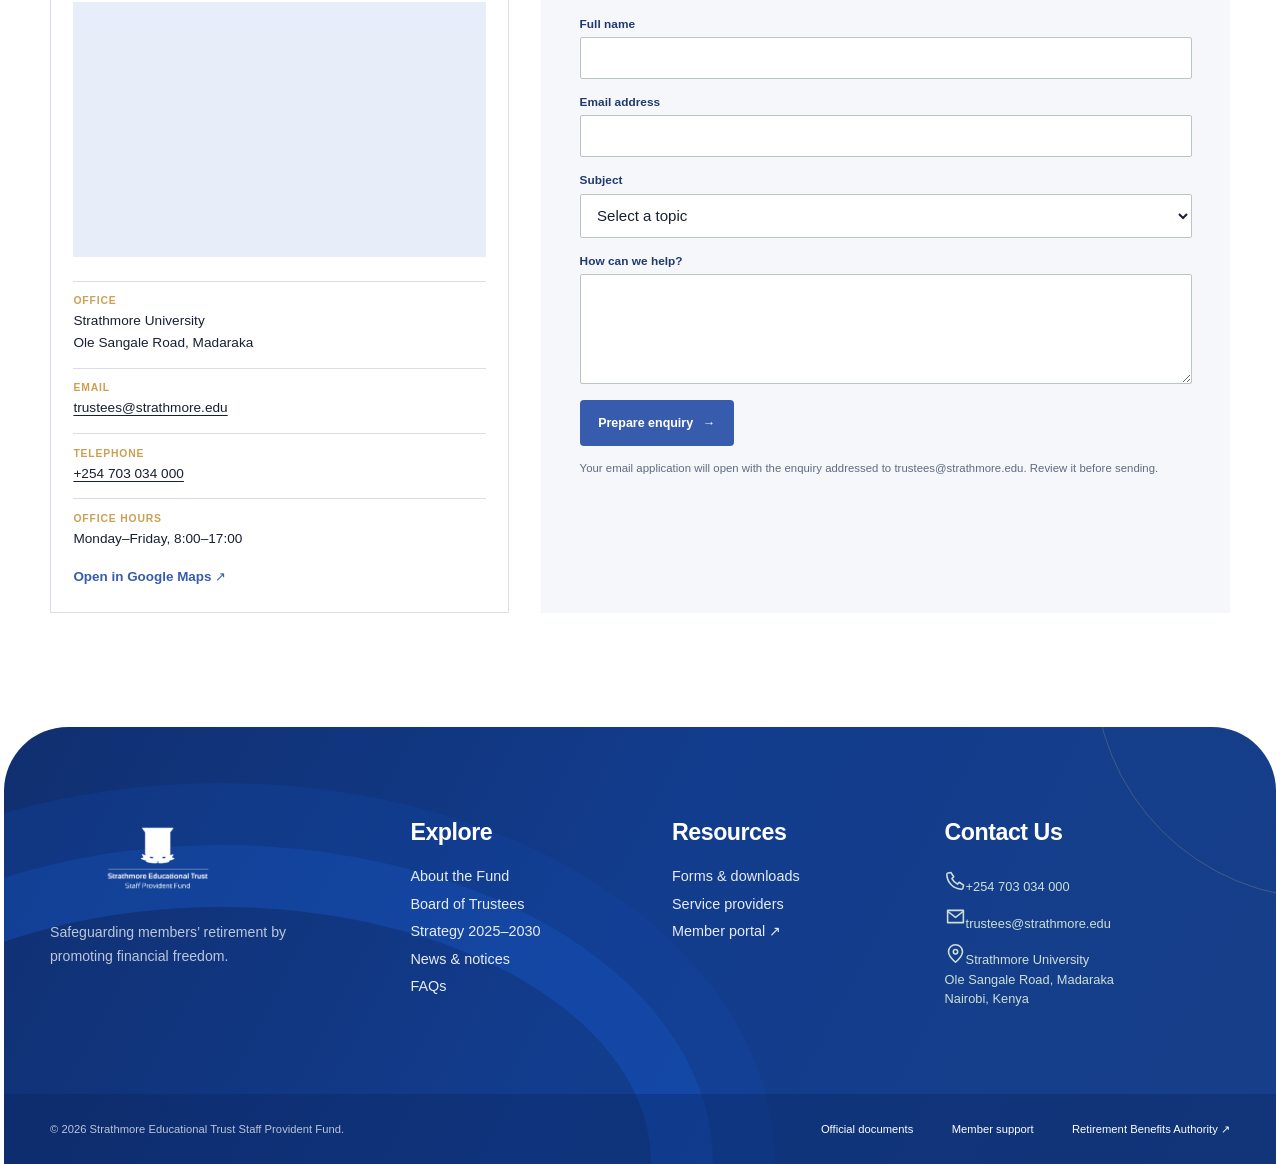
==== commit 5ade35dd: "Update website files" ====
--- a/index.html
+++ b/index.html
@@ -9,23 +9,27 @@
   <title>Strathmore Educational Trust Staff Provident Fund</title>
   <link rel="preconnect" href="https://fonts.googleapis.com">
   <link rel="preconnect" href="https://fonts.gstatic.com" crossorigin>
-  <link href="https://fonts.googleapis.com/css2?family=Montserrat:wght@400;600;700&family=Open+Sans:wght@400;600&display=swap" rel="stylesheet">
-  <link rel="stylesheet" href="base.css">
-  <link rel="stylesheet" href="redesign.css">
-  <link rel="stylesheet" href="chatbot.css">
-  <link rel="stylesheet" href="font-refinement.css">
+  <link href="https://fonts.googleapis.com/css2?family=Outfit:wght@400;500;600;700;800&amp;family=Roboto:wght@400;500;700&amp;display=swap" rel="stylesheet">
+  <link rel="stylesheet" href="css/base.css">
+  <link rel="stylesheet" href="css/navigation.css">
+  <link rel="stylesheet" href="css/redesign.css">
+  <link rel="stylesheet" href="css/chatbot.css">
+  <link rel="stylesheet" href="css/font-refinement.css">
+  <link rel="stylesheet" href="css/mission-vision.css">
+  <link rel="stylesheet" href="css/fund-growth.css">
+  <link rel="stylesheet" href="css/fund-resources.css">
+  <link rel="stylesheet" href="css/explore-fund.css">
 </head>
 <body class="home-page">
   <a class="skip-link" href="#main-content">Skip to content</a>
   <div class="utility"><div class="shell utility__inner"><span>Whistleblower</span><a href="mailto:trustees@strathmore.edu">trustees@strathmore.edu</a><a href="tel:+254703034000">+254 703 034 000</a></div></div>
   <header class="site-header" id="siteHeader">
     <div class="shell nav-row">
-      <a class="brand" href="#home" aria-label="SETSPF home"><img src="fund-logo-source.png" alt="Strathmore Educational Trust Staff Provident Fund"></a>
+      <a class="brand" href="#home" aria-label="SETSPF home"><img src="assets/Strathmore Educational Trust Staff Provident Fund.png" alt="Strathmore Educational Trust Staff Provident Fund"></a>
       <nav class="navigation" id="siteNav" aria-label="Primary navigation">
         <a href="#home">Home</a>
-        <details class="nav-dropdown"><summary>About <span aria-hidden="true">⌄</span></summary><div class="nav-dropdown__menu"><a href="about.html">Who we are</a><a href="about.html#mission">Mission &amp; values</a><a href="strategy-2025-2030.html">Strategy 2025-2030</a><a href="faqs.html">Frequently asked questions</a><a href="trustees.html">Trustees</a></div></details>
-        <details class="nav-dropdown"><summary>Benefits <span aria-hidden="true">⌄</span></summary><div class="nav-dropdown__menu"><a href="benefits.html">Benefit information</a><a href="downloads.html">Fund forms</a></div></details>
-        <details class="nav-dropdown"><summary>Members <span aria-hidden="true">⌄</span></summary><div class="nav-dropdown__menu"><button type="button" data-open-portal>Member login</button><button type="button" data-open-portal>Contribution statements</button><a href="#members">Member services</a></div></details>
+        <details class="nav-dropdown"><summary>About <span aria-hidden="true">⌄</span></summary><div class="nav-dropdown__menu"><a href="about.html">Who we are</a><a href="explore-fund.html">Explore the Fund</a><a href="about.html#mission">Mission &amp; values</a><a href="strategy-2025-2030.html">Strategy 2025-2030</a><a href="faqs.html">Frequently asked questions</a><a href="trustees.html">Trustees</a></div></details>
+        <details class="nav-dropdown"><summary>Members <span aria-hidden="true">⌄</span></summary><div class="nav-dropdown__menu"><button type="button" data-open-portal>Member login</button><button type="button" data-open-portal>Contribution statements</button><button type="button" data-open-portal>Member services</button></div></details>
         <details class="nav-dropdown"><summary>Downloads <span aria-hidden="true">⌄</span></summary><div class="nav-dropdown__menu"><a href="downloads.html">Downloads centre</a><a href="downloads.html#reports">Guides &amp; reports</a><a href="downloads.html#forms">Forms &amp; policies</a></div></details>
         <details class="nav-dropdown"><summary>News <span aria-hidden="true">⌄</span></summary><div class="nav-dropdown__menu"><a href="#news">Latest updates</a><a href="#news">Notices</a><a href="#news">Member education</a></div></details>
         <details class="nav-dropdown"><summary>FAQs <span aria-hidden="true">⌄</span></summary><div class="nav-dropdown__menu"><a href="#faqs">Search FAQs</a><a href="#faqs">Benefit questions</a><a href="#faqs">Statements &amp; claims</a></div></details>
@@ -40,6 +44,7 @@
     <span id="services" class="visually-hidden" aria-hidden="true"></span>
     <span id="dashboard" class="visually-hidden" aria-hidden="true"></span>
     <span id="portal" class="visually-hidden" aria-hidden="true"></span>
+    <span id="members" class="visually-hidden" aria-hidden="true"></span>
     <section class="hero hero--photo" id="home" aria-label="SETSPF member stories">
       <div class="hero-slides" aria-hidden="true">
         <div class="hero-slide hero-slide--retirement is-active" data-hero-slide></div>
@@ -47,7 +52,7 @@
         <div class="hero-slide hero-slide--family" data-hero-slide></div>
       </div>
       <div class="shell hero__grid hero__grid--single">
-        <div class="hero__copy" data-reveal><p class="kicker">Safeguarding your retirement since 1990 · Nairobi, Kenya</p><h1>Your retirement.<br><em>Your financial freedom.</em></h1><p>We preserve and transform members’ retirement through prudent investment, clear communication and service excellence—fostering financial independence through every season.</p><div class="hero__actions"><button class="button button--gold" data-open-portal>View my Fund <span aria-hidden="true">→</span></button><a class="button button--ghost" href="strategy-2025-2030.html">Explore our strategy <span aria-hidden="true">→</span></a></div><div class="hero__trust"><span>Prudent investment</span><span>Strong governance</span><span>Service excellence</span></div></div>
+        <div class="hero__copy" data-reveal><p class="kicker">Safeguarding your retirement since 1990 · Nairobi, Kenya</p><h1>Your retirement.<br><em>Your financial freedom.</em></h1><p>We preserve and transform members’ retirement through prudent investment, clear communication and service excellence, fostering financial independence through every season.</p><div class="hero__actions"><button class="button button--gold" data-open-portal>View my Fund <span aria-hidden="true">→</span></button><a class="button button--ghost" href="strategy-2025-2030.html">Explore our strategy <span aria-hidden="true">→</span></a></div><div class="hero__trust"><span>Prudent investment</span><span>Strong governance</span><span>Service excellence</span></div></div>
       </div>
       <div class="shell hero-slider-controls" aria-label="Choose a member story">
         <button class="is-active" type="button" data-hero-slide-button="0" aria-pressed="true"><span class="visually-hidden">Show retirement lifestyle image</span></button>
@@ -57,32 +62,7 @@
       <div class="hero__line" aria-hidden="true"></div>
     </section>
 
-    <section class="fund-highlights" aria-labelledby="fundHighlightsTitle">
-      <div class="shell fund-highlights__inner">
-        <div class="fund-highlights__heading">
-          <p class="kicker kicker--green">Key highlights</p>
-          <h2 id="fundHighlightsTitle">The Fund at a glance.</h2>
-          <p>Approved reporting date: 30 July 2026.</p>
-        </div>
-        <div class="fund-highlights__graphics" role="list">
-          <article class="fund-highlight" role="listitem">
-            <span class="fund-highlight__icon" aria-hidden="true"><svg viewBox="0 0 48 48"><circle cx="18" cy="16" r="7"></circle><path d="M5 38c0-8 5-13 13-13s13 5 13 13"></path><circle cx="35" cy="19" r="5"></circle><path d="M31 28c7 0 12 4 12 10"></path></svg></span>
-            <div><strong>1,132</strong><span>Active members</span></div>
-          </article>
-          <article class="fund-highlight" role="listitem">
-            <span class="fund-highlight__icon" aria-hidden="true"><svg viewBox="0 0 48 48"><path d="M7 15h34v25H7z"></path><path d="M11 10h26v5M13 21h22M13 28h22M13 35h14"></path></svg></span>
-            <div><strong>KES 3B+</strong><span>Fund value</span></div>
-          </article>
-        </div>
-        <div class="member-breakdown" aria-labelledby="memberBreakdownTitle">
-          <div class="member-breakdown__heading"><h3 id="memberBreakdownTitle">Active members by organisation</h3><span>Subtotal: <strong>1,132</strong></span></div>
-          <dl class="member-breakdown__grid">
-            <div><dt>SU</dt><dd>693</dd></div><div><dt>SBS</dt><dd>204</dd></div><div><dt>CAFÉ</dt><dd>120</dd></div><div><dt>SRCC</dt><dd>9</dd></div>
-            <div><dt>SS</dt><dd>59</dd></div><div><dt>ECT</dt><dd>35</dd></div><div><dt>SERT</dt><dd>4</dd></div><div><dt>IMARA</dt><dd>8</dd></div>
-          </dl>
-        </div>
-      </div>
-    </section>
+    <section class="fund-proof" aria-labelledby="fundProofTitle"><div class="shell"><div><p class="kicker">Explore the Fund</p><h2 id="fundProofTitle">Growing together, year after year.</h2><p>See how the Fund is growing, who we serve and how we safeguard members’ retirement.</p></div><div class="fund-proof__metrics" role="list" aria-label="Current fund highlights"><div role="listitem"><strong>1,132</strong><span>Active members</span></div><div role="listitem"><strong>KES 3B+</strong><span>Fund value</span></div><div role="listitem"><strong>36</strong><span>Years of stewardship</span></div></div><a class="button button--solid" href="explore-fund.html">Explore the Fund <span aria-hidden="true">→</span></a></div></section>
 
     <section class="quick-section" aria-label="Quick access"><div class="shell"><div class="section-label"><p class="kicker">Quick access</p><p>Everything you need, in one place.</p></div><div class="quick-grid" data-reveal-children>
       <button class="quick-card" data-open-portal><span>01</span><svg viewBox="0 0 24 24" aria-hidden="true"><path d="M4 20v-2a4 4 0 0 1 4-4h3a4 4 0 0 1 4 4v2M9.5 10.5a4 4 0 1 0 0-8 4 4 0 0 0 0 8Z"></path><path d="M17 8h4m-2-2v4"></path></svg><strong>Member login</strong><small>Access your secure dashboard</small></button>
@@ -94,35 +74,30 @@
       <a class="quick-card" href="#contact"><span>08</span><svg viewBox="0 0 24 24" aria-hidden="true"><path d="M20 15a4 4 0 0 1-4 4H9l-5 3V8a4 4 0 0 1 4-4h8a4 4 0 0 1 4 4z"></path></svg><strong>Contact support</strong><small>Talk to the Secretariat</small></a>
     </div></div></section>
 
-    <section class="section about" id="about"><div class="shell split split--top"><div data-reveal><p class="kicker kicker--green">Strategy 2025–2030</p><h2>One vision, delivered through five strategic pillars.</h2></div><div class="prose" data-reveal><p class="lead">Every contribution is a step towards financial freedom.</p><p>Investment, Communication &amp; Engagement, Audit, Risk &amp; Compliance, Governance, and Operations &amp; Service Excellence work together to safeguard members’ retirement.</p><a class="text-link" href="strategy-2025-2030.html">Explore our strategic direction <span aria-hidden="true">→</span></a></div></div><div class="shell purpose-grid" data-reveal-children><article><span>Our mission</span><h3>Preserving and transforming members’ retirement through prudent investment and fostering financial independence.</h3></article><article><span>Our vision</span><h3>Safeguarding members’ retirement by promoting financial freedom.</h3><p>A clear, resilient path toward financial independence.</p></article><article><span>Our values</span><h3>Collegiality. Service. Integrity. Innovation. Excellence.</h3><p>Five commitments that shape how we serve.</p><a class="text-link" href="about.html#values">Explore our values <span aria-hidden="true">→</span></a></article></div></section>
+    <section class="stand-for" id="about" aria-labelledby="home-stand-for-title"><div class="shell"><h2 id="home-stand-for-title">What We Stand For</h2><div class="purpose-grid"><article class="purpose-card"><svg class="purpose-card__icon" viewBox="0 0 48 48" aria-hidden="true"><circle cx="18" cy="15" r="7"/><circle cx="8" cy="19" r="5"/><path d="M5 36v-4c0-5 4-9 9-9h8c5 0 9 4 9 9v4H5Z"/><path d="m36 24 2 3 4 .5-2.5 3 1 4-4-.8-3.5 2.3-.5-4-3-2.5 3-2 .5-4 3 2Z"/></svg><div><h3>Our Mission</h3><p>Preserving and transforming members’ retirement through prudent investment and fostering financial independence.</p></div></article><article class="purpose-card"><svg class="purpose-card__icon purpose-card__icon--vision" viewBox="0 0 48 48" aria-hidden="true"><circle cx="24" cy="24" r="19"/><circle cx="24" cy="24" r="13"/><path d="m24 11 3.7 7.5 8.3 1.2-6 5.8 1.4 8.2-7.4-3.9-7.4 3.9 1.4-8.2-6-5.8 8.3-1.2L24 11Z"/></svg><div><h3>Our Vision</h3><p>Safeguarding members’ retirement by promoting financial freedom.</p></div></article></div><div class="stand-for__values"><h2>SETSPF Values</h2><ul class="value-list"><li><span class="value-check" aria-hidden="true"></span>Collegiality</li><li><span class="value-check" aria-hidden="true"></span>Service</li><li><span class="value-check" aria-hidden="true"></span>Integrity</li><li><span class="value-check" aria-hidden="true"></span>Innovation</li><li><span class="value-check" aria-hidden="true"></span>Excellence</li></ul><a class="stand-for__link" href="about.html#values">Explore what our values mean <span aria-hidden="true">→</span></a></div></div></section>
 
-    <section class="section fund-basics" id="fund-basics"><div class="shell"><div class="section-head" data-reveal><div><p class="kicker kicker--green">Provident fund essentials</p><h2>Understand today. Plan tomorrow with confidence.</h2></div><p>SETSPF facts, supported by general member guidance from the Retirement Benefits Authority.</p></div><div class="fund-basics__grid" data-reveal-children><article><span>01</span><h3>How your Fund works</h3><p>Contributions made towards your retirement are credited to the Fund and invested under the oversight of the Trustees, with support from appointed administrators, investment managers, custodians, insurers and auditors.</p></article><article><span>02</span><h3>How your savings grow</h3><p>You contribute 10% of basic salary and your employer contributes 10% of basic salary, both inclusive of NSSF Tier II. These contributions, any Additional Voluntary Contributions and investment returns build your accumulated benefit, after permitted costs.</p><p class="fund-basics__note">AVCs are encouraged and may qualify for tax relief within the applicable KES 30,000 monthly limit.</p></article><article><span>03</span><h3>What happens when you leave employment</h3><p>SETSPF provides for benefits on resignation before age 50, retirement, ill-health retirement, death and qualifying emigration. The amount accessible, preserved or transferable depends on applicable law and the Fund’s Trust Deed and Rules.</p></article><article><span>04</span><h3>Your rights and responsibilities</h3><p>You have a right to Fund information, annual benefit statements and fair treatment. Review your statements, provide accurate information, declare eligible dependants and keep your beneficiary nomination current.</p></article></div><div class="fund-basics__footer"><p>Fund-specific facts reflect the SETSPF Members Presentation dated 18 June 2026. Tax treatment, exit options and individual benefits remain subject to current law and the SETSPF Trust Deed and Rules.</p><a class="text-link" href="https://www.rba.go.ke/members-rights/" target="_blank" rel="noopener">Read the RBA member guidance <span aria-hidden="true">↗</span></a></div></div></section>
+    <section class="section fund-basics" id="fund-basics" aria-labelledby="fundResourcesTitle"><div class="shell"><header class="fund-resources__heading" data-reveal><h2 id="fundResourcesTitle">Understand today. Plan tomorrow with confidence.</h2></header><div class="fund-resource-layout"><div class="fund-device" data-reveal aria-hidden="true"><div class="fund-device__frame"><div class="fund-device__camera"></div><div class="fund-device__screen"><img src="C:\Users\ALICE\OneDrive\Desktop\Strathmore Educational Trust Fund logos\Strathmore Educational Trust Fund logos\Strathmore Educational Trust Fund White.pdf" alt=""></div></div><div class="fund-device__shadow"></div></div><div class="fund-resource-grid" data-reveal-children><article><span class="fund-resource-number">01</span><h3>How your Fund works</h3><p>Understand contributions, professional oversight and how SETSPF works to safeguard your retirement savings.</p><a href="about.html">Go to page <span aria-hidden="true">→</span></a></article><article><span class="fund-resource-number">02</span><h3>How your savings grow</h3><p>Learn how member contributions, employer contributions, AVCs and investment returns build your accumulated benefit.</p><a href="strategy-2025-2030.html">Go to page <span aria-hidden="true">→</span></a></article><article><span class="fund-resource-number">03</span><h3>When employment ends</h3><p>Explore the available pathways for resignation, retirement, ill-health, death benefits and qualifying emigration.</p><a href="downloads.html#forms">Go to forms <span aria-hidden="true">→</span></a></article><article><span class="fund-resource-number">04</span><h3>Your rights and responsibilities</h3><p>Find guidance on statements, nominations, accurate member information and the support available to you.</p><a href="faqs.html">Go to page <span aria-hidden="true">→</span></a></article></div></div><footer class="fund-resources__note"><p>Fund-specific information remains subject to current law and the SETSPF Trust Deed and Rules.</p><a href="https://www.rba.go.ke/members-rights/" target="_blank" rel="noopener">Read RBA member guidance <span aria-hidden="true">↗</span></a></footer></div></section>
 
     <section class="section section--mist" id="benefits"><div class="shell section-head" data-reveal><div><p class="kicker kicker--green">Benefits overview</p><h2>Support designed for life’s important transitions.</h2></div><p>Understand the pathways available to you and your beneficiaries. The Secretariat will confirm individual eligibility and documentation.</p></div><div class="shell benefit-grid" data-reveal-children><article><span class="benefit-number">01</span><h3>Retirement benefits</h3><p>Plan for a considered transition with clear guidance on your benefit options.</p><a href="#contact">Talk to the Secretariat <span>→</span></a></article><article><span class="benefit-number">02</span><h3>Withdrawal benefits</h3><p>Access the right information when your employment circumstances change.</p><a href="downloads.html#forms">Find a form <span>→</span></a></article><article><span class="benefit-number">03</span><h3>Death benefits</h3><p>Compassionate guidance and requirements for member beneficiaries.</p><a href="#faqs">Read guidance <span>→</span></a></article><article><span class="benefit-number">04</span><h3>Disability benefits</h3><p>Learn where to start when health affects your ability to work.</p><a href="#contact">Talk to us <span>→</span></a></article><article><span class="benefit-number">05</span><h3>Survivor benefits</h3><p>Practical next steps for families who need Fund support.</p><a href="#contact">Contact support <span>→</span></a></article></div><div class="shell benefit-details"><nav class="benefit-jump" aria-label="Benefits section navigation"><a href="#principal-benefits">Principal member</a><a href="#dependent-benefits">Dependants</a><a href="#critical-illness">Critical illness</a><a href="#covered-illnesses">Covered illnesses</a><a href="#new-benefits">New in 2026</a><a href="#benefit-reminders">Important reminders</a></nav><section class="benefit-detail" id="principal-benefits" data-reveal><div class="benefit-detail__head"><div><p class="kicker kicker--green">Principal member benefits</p><h3>Protection for the principal member.</h3></div><p>Benefit cover for eligible principal members, subject to Fund policy terms and the required claim documentation.</p></div><div class="benefit-table-wrap" tabindex="0"><table class="benefit-table"><caption class="visually-hidden">Principal member benefit cover</caption><thead><tr><th scope="col">Benefit</th><th scope="col">Cover</th></tr></thead><tbody><tr><th scope="row">Death Benefit</th><td>Death from all causes (stand-alone) — 3 years’ salary</td></tr><tr><th scope="row">Permanent &amp; Total Disability</th><td>3 years’ salary</td></tr><tr><th scope="row">Funeral Expense (Staff)</th><td>KES 300,000</td></tr><tr><th scope="row">Coffin &amp; Hearse</th><td>KES 100,000</td></tr><tr><th scope="row">Maternity / Paternity</th><td>KES 20,000</td></tr><tr><th scope="row">Stand-alone Critical Illness</th><td>35% of Death Benefit (maximum KES 17 million), up to age 65</td></tr><tr><th scope="row">Retirees Token</th><td>KES 25,000 per life</td></tr></tbody></table></div></section><section class="benefit-detail" id="dependent-benefits" data-reveal><div class="benefit-detail__head"><div><p class="kicker kicker--green">Dependent benefits</p><h3>Cover for declared dependants.</h3></div><p>Declare eligible dependants promptly so the Fund can support your family when it matters most.</p></div><div class="benefit-table-wrap" tabindex="0"><table class="benefit-table"><caption class="visually-hidden">Dependent benefit cover</caption><thead><tr><th scope="col">Benefit</th><th scope="col">Cover</th></tr></thead><tbody><tr><th scope="row">Funeral Expense — Declared Spouse</th><td>KES 300,000</td></tr><tr><th scope="row">Spouse Critical Illness Benefit</th><td>KES 300,000</td></tr><tr><th scope="row">Funeral Expense — Declared Child</th><td>KES 250,000 <span class="benefit-table__note">KES 100,000 per child below 10 years</span></td></tr><tr><th scope="row">Stillbirth Benefit</th><td>KES 25,000 from 28 weeks</td></tr><tr><th scope="row">Funeral Expense — Declared Parent</th><td>KES 150,000</td></tr><tr><th scope="row">Grief &amp; Bereavement Counselling</th><td>Two free sessions</td></tr></tbody></table></div><div class="age-limit-grid" data-reveal-children><article><span class="benefit-icon" aria-hidden="true">✓</span><h4>Principal member</h4><p>Death: 18–75 years.<br>Critical Illness &amp; Permanent Total Disability: up to 65 years.</p></article><article><span class="benefit-icon" aria-hidden="true">✓</span><h4>Spouse</h4><p>18–75 years.</p></article><article><span class="benefit-icon" aria-hidden="true">✓</span><h4>Children</h4><p>1 day–21 years, or up to 25 years if in full-time education.</p></article><article><span class="benefit-icon" aria-hidden="true">✓</span><h4>Parents</h4><p>From age 30, with no maximum cover age.</p></article></div></section><section class="benefit-detail benefit-detail--illness" id="critical-illness" data-reveal><div class="benefit-detail__head"><div><p class="kicker kicker--green">Critical illness benefit</p><h3>Support at a serious diagnosis.</h3></div><p>A dedicated lump-sum benefit to help members focus on recovery and the practical costs that can follow illness.</p></div><div class="illness-intro"><article><span class="benefit-icon" aria-hidden="true">+</span><h4>What is the Critical Illness Benefit?</h4><p>The Critical Illness Benefit provides a lump-sum payment upon the first diagnosis of a covered critical illness. The payment helps members manage medical costs, recovery expenses and loss of income during serious illness.</p></article><aside><p class="kicker kicker--green">Benefit amount</p><dl><div><dt>Main Member</dt><dd>35% of the Sum Assured</dd></div><div><dt>Spouse</dt><dd>KES 300,000</dd></div></dl></aside></div></section><section class="benefit-detail" id="covered-illnesses" data-reveal><div class="benefit-detail__head"><div><p class="kicker kicker--green">Illnesses covered</p><h3>Conditions included in the benefit.</h3></div><p>The benefit is payable on the first confirmed diagnosis of a covered condition, in line with Fund policy terms.</p></div><ul class="illness-chip-grid" aria-label="Covered critical illnesses"><li>Cancer</li><li>Heart Attack</li><li>Stroke</li><li>Kidney (Renal) Failure</li><li>Major Organ Transplant</li><li>Coronary Artery Surgery</li><li>Heart Valve Replacement</li><li>Paralysis</li><li>Blindness</li><li>Multiple Sclerosis</li><li>Parkinson’s Disease</li><li>Alzheimer’s Disease</li><li>Motor Neurone Disease</li><li>Coma</li><li>Muscular Dystrophy</li><li>Accidental Brain Damage</li><li>Rheumatoid Disease</li></ul></section><section class="benefit-detail benefit-detail--new" id="new-benefits" data-reveal><div class="benefit-detail__head"><div><p class="kicker kicker--green">New Benefits — Effective 2026</p><h3>Expanded support for families.</h3></div><p>Two additional benefits designed to recognise important needs within our member community.</p></div><div class="new-benefit-grid" data-reveal-children><article><span class="new-badge">New</span><span class="benefit-icon" aria-hidden="true">∞</span><h4>Child Living with Disability</h4><p>Children living with disability remain covered with no maximum age limit upon submission of a valid disability certificate from the National Council of Persons Living with Disability (NCPWD).</p></article><article><span class="new-badge">New</span><span class="benefit-icon" aria-hidden="true">+</span><h4>Stillbirth Benefit</h4><p>A lump-sum payment of KES 25,000 is available for losses occurring from 28 weeks of conception, subject to policy terms and required medical documentation.</p></article></div></section><section class="benefit-detail benefit-detail--reminders" id="benefit-reminders" data-reveal><div class="benefit-detail__head"><div><p class="kicker kicker--green">Important reminders</p><h3>Keep your cover current.</h3></div><p>These practical steps help the Fund assess and support a claim without avoidable delays.</p></div><div class="benefit-reminder-list"><details open><summary><span class="reminder-icon" aria-hidden="true">i</span>Declaration and nomination</summary><ul><li>Declare all spouses, children and parents.</li><li>Benefits are not payable for undeclared dependants.</li><li>Keep nomination forms updated.</li></ul></details><details><summary><span class="reminder-icon reminder-icon--warning" aria-hidden="true">!</span>Claims and critical illness</summary><ul><li>Critical illness benefits are payable only upon the first confirmed diagnosis.</li><li>Notify the Fund promptly and submit the required medical documentation when making a claim.</li></ul></details></div></section></div></section>
 
-    <div class="benefits-overview-link"><div class="shell"><a class="button button--solid" href="benefits.html">View 2026 Group Life Benefits <span aria-hidden="true">→</span></a></div></div>
-    <section class="section statistics" aria-label="Fund at a glance"><div class="shell stats-wrap"><div data-reveal><p class="kicker">Fund at a glance</p><h2>Steady stewardship.<br>Shared purpose.</h2></div><div class="stats" data-reveal-children><article><strong data-count="1132">0</strong><span>Active members as at 30 July 2026</span></article><article><strong data-count="3" data-prefix="KES " data-suffix="B+">0</strong><span>Fund value</span></article><article><strong data-count="36">0</strong><span>Years of service</span></article><article><strong data-count="5">0</strong><span>Strategic pillars</span></article></div></div></section>
-
-
-    <section class="section member-section" id="members"><div class="shell member-banner" data-reveal><div><p class="kicker">Member portal</p><h2>Your Fund information, securely in one place.</h2><p>Review your profile, statements, contribution history, notifications and service requests in the member experience.</p></div><div><button class="button button--gold" data-open-portal>Sign in to the portal <span aria-hidden="true">→</span></button><p class="member-banner__note">Use your official member credentials. Never share a password with Fund staff.</p></div></div></section>
 
     <section class="section downloads" id="resources"><div class="shell section-head" data-reveal><div><p class="kicker kicker--green">Downloads centre</p><h2>Official documents, easy to find.</h2></div><div><p>Forms, guides and Fund strategy documents are now available in one dedicated resource page.</p><a class="button button--solid" href="downloads.html">Open Downloads Centre <span aria-hidden="true">→</span></a></div></div></section>
 
-    <section class="section section--mist news" id="news"><div class="shell section-head" data-reveal><div><p class="kicker kicker--green">Latest news</p><h2>Updates from the Fund.</h2></div><p>Notices, member education and service updates from the Secretariat.</p></div><div class="shell news-controls" data-reveal><div class="filter-row" role="group" aria-label="Filter news"><button class="is-active" type="button" data-news-filter="all">All updates</button><button type="button" data-news-filter="notice">Notices</button><button type="button" data-news-filter="education">Member education</button><button type="button" data-news-filter="fund">Fund updates</button></div></div><div class="shell news-grid" id="newsGrid" aria-live="polite"></div><nav class="shell pagination" id="newsPagination" aria-label="News pagination"></nav></section>
+    <section class="section section--mist news" id="news"><div class="shell section-head" data-reveal><div><p class="kicker kicker--green">Latest news</p><h2>Updates from the Fund.</h2></div><p>Notices, member education, newsletters and service updates from the Secretariat.</p></div><div class="shell news-controls" data-reveal><div class="filter-row" role="group" aria-label="Filter news"><button class="is-active" type="button" data-news-filter="all">All updates</button><button type="button" data-news-filter="newsletter">Newsletter</button><button type="button" data-news-filter="notice">Notices</button><button type="button" data-news-filter="education">Member education</button><button type="button" data-news-filter="fund">Fund updates</button></div></div><div class="shell news-grid" id="newsGrid" aria-live="polite"></div><nav class="shell pagination" id="newsPagination" aria-label="News pagination"></nav></section>
 
-    <section class="section faqs" id="faqs"><div class="shell faq-grid"><div data-reveal><p class="kicker kicker--green">Frequently asked questions</p><h2>Clear answers, when you need them.</h2><p>Start here for common Fund questions, or contact the Secretariat for individual support.</p><label class="search-box search-box--plain"><span class="visually-hidden">Search frequently asked questions</span><svg viewBox="0 0 24 24" aria-hidden="true"><circle cx="10.8" cy="10.8" r="6.3"></circle><path d="m16 16 4.4 4.4"></path></svg><input id="faqSearch" type="search" placeholder="Search questions"></label></div><div class="faq-list" id="faqList" data-reveal></div></div></section>
+    <section class="section faqs" id="faqs"><div class="shell faq-grid"><div data-reveal><p class="kicker kicker--green">FAQs</p><h2>Clear answers.</h2><p>Find answers to common Fund questions.</p><label class="search-box search-box--plain"><span class="visually-hidden">Search FAQs</span><svg viewBox="0 0 24 24" aria-hidden="true"><circle cx="10.8" cy="10.8" r="6.3"></circle><path d="m16 16 4.4 4.4"></path></svg><input id="faqSearch" type="search" placeholder="Search FAQs"></label></div><div class="faq-list" id="faqList" data-reveal></div></div></section>
 
     <section class="section contact" id="contact"><div class="shell section-head" data-reveal><div><p class="kicker kicker--green">Communication &amp; Engagement</p><h2>Clear information. Practical member support.</h2></div><p>In the spirit of service and integrity, the Secretariat is here to provide official information, guide your request and listen to your feedback.</p></div><div class="shell contact-grid"><aside class="contact-card" data-reveal><div class="map-card"><iframe title="Map showing Strathmore University, Nairobi" src="https://www.google.com/maps?q=Strathmore+University%2C+Nairobi&amp;output=embed" loading="lazy" referrerpolicy="strict-origin-when-cross-origin"></iframe></div><dl><div><dt>Office</dt><dd>Strathmore University<br>Ole Sangale Road, Madaraka</dd></div><div><dt>Email</dt><dd><a href="mailto:trustees@strathmore.edu">trustees@strathmore.edu</a></dd></div><div><dt>Telephone</dt><dd><a href="tel:+254703034000">+254 703 034 000</a></dd></div><div><dt>Office hours</dt><dd>Monday–Friday, 8:00–17:00</dd></div></dl><a class="text-link" href="https://maps.google.com/?q=Strathmore+University+Nairobi" target="_blank" rel="noopener">Open in Google Maps <span>↗</span></a></aside><form class="contact-form" id="contactForm" data-reveal><label>Full name<input name="name" type="text" autocomplete="name" required></label><label>Email address<input name="email" type="email" autocomplete="email" required></label><label>Subject<select name="subject" required><option value="">Select a topic</option><option>Member support</option><option>Benefits and claims</option><option>Portal access</option><option>Governance</option></select></label><label>How can we help?<textarea name="message" rows="5" required></textarea></label><button class="button button--solid" type="submit">Prepare enquiry <span aria-hidden="true">→</span></button><p class="form-hint">Your email application will open with the enquiry addressed to trustees@strathmore.edu. Review it before sending.</p></form></div></section>
   </main>
 
-  <footer class="footer"><div class="shell footer-grid"><div><a class="footer-brand" href="#home">Strathmore Educational Trust<br>Staff Provident Fund</a><p>Safeguarding members’ retirement by promoting financial freedom.</p></div><div><h3>About</h3><a href="#about">The Fund</a><a href="#benefits">Benefits</a><a href="#members">Member portal</a><a href="#news">News &amp; notices</a></div><div><h3>Services</h3><a href="downloads.html">Forms &amp; downloads</a><a href="#faqs">Frequently asked questions</a><a href="#contact">Contact support</a></div><div><h3>Connect</h3><a href="mailto:trustees@strathmore.edu">trustees@strathmore.edu</a><a href="tel:+254703034000">+254 703 034 000</a><a href="#contact">Office details</a></div></div><div class="shell footer-bottom"><span>© <span id="year"></span> Strathmore Educational Trust Staff Provident Fund.</span></div></footer>
+  <footer class="footer footer--home"><div class="shell footer-grid"><div class="footer-identity"><a class="footer-brand" href="#home" aria-label="SETSPF home"><img src="assets/Strathmore Educational Trust Staff Provident Fund.png" alt="SETSPF"></a><p>Safeguarding members’ retirement by promoting financial freedom.</p></div><nav aria-label="Explore SETSPF"><h3>Explore</h3><a href="#about">About the Fund</a><a href="trustees.html">Board of Trustees</a><a href="strategy-2025-2030.html">Strategy 2025–2030</a><a href="#news">News &amp; notices</a><a href="faqs.html">FAQs</a></nav><nav aria-label="Member resources"><h3>Resources</h3><a href="downloads.html">Forms &amp; downloads</a><a href="service-providers.html">Service providers</a><a href="https://selfservice.zamaragroup.com/" target="_blank" rel="noopener noreferrer">Member portal <span aria-hidden="true">↗</span></a></nav><div class="footer-contact"><h3>Contact Us</h3><a href="tel:+254703034000"><svg viewBox="0 0 24 24" aria-hidden="true"><path d="M6.7 2.8 10 7.7 7.9 9.8a15 15 0 0 0 6.3 6.3l2.1-2.1 4.9 3.3-.7 3.2c-.2.8-.9 1.4-1.8 1.4C9.5 21.4 2.6 14.5 2.1 5.3c0-.9.6-1.6 1.4-1.8l3.2-.7Z"/></svg><span>+254 703 034 000</span></a><a href="mailto:trustees@strathmore.edu"><svg viewBox="0 0 24 24" aria-hidden="true"><path d="M3 5h18v14H3z"/><path d="m3 6 9 7 9-7"/></svg><span>trustees@strathmore.edu</span></a><a href="https://maps.google.com/?q=Strathmore+University+Nairobi" target="_blank" rel="noopener"><svg viewBox="0 0 24 24" aria-hidden="true"><path d="M20 10c0 5-8 12-8 12S4 15 4 10a8 8 0 1 1 16 0Z"/><circle cx="12" cy="10" r="2.5"/></svg><span>Strathmore University<br>Ole Sangale Road, Madaraka<br>Nairobi, Kenya</span></a></div></div><div class="footer-bottom"><div class="shell footer-bottom__inner"><span>© <span id="year"></span> Strathmore Educational Trust Staff Provident Fund.</span><nav aria-label="Footer links"><a href="downloads.html">Official documents</a><a href="#contact">Member support</a><a href="https://www.rba.go.ke/" target="_blank" rel="noopener">Retirement Benefits Authority <span aria-hidden="true">↗</span></a></nav></div></div></footer>
 
   <section class="help-chat" data-help-chat aria-label="SETSPF virtual assistant"><button class="help-chat__launcher" type="button" data-chat-toggle aria-expanded="false" aria-controls="setspfChatPanel"><span class="help-chat__launcher-icon" aria-hidden="true">?</span>Chat with us</button><div class="help-chat__panel" id="setspfChatPanel" data-chat-panel hidden><div class="help-chat__head"><div><span class="help-chat__eyebrow">SETSPF help</span><strong>How can we help?</strong></div><button class="help-chat__close" type="button" data-chat-close aria-label="Close chat">×</button></div><div class="help-chat__messages" data-chat-messages aria-live="polite"><p class="help-chat__message">Hello. I can help you find information about statements, benefits, member support and contacting the Secretariat.</p></div><div class="help-chat__suggestions"><button type="button" data-chat-prompt="Help me understand my statement">Understand my statement</button><button type="button" data-chat-prompt="How do I start a benefit claim?">Start a claim</button><button type="button" data-chat-prompt="How do I contact the Secretariat?">Contact support</button></div><form class="help-chat__form" data-chat-form><label class="visually-hidden" for="setspfChatInput">Ask a question</label><input id="setspfChatInput" data-chat-input type="text" autocomplete="off" maxlength="280" placeholder="Ask a general question"><button type="submit">Send</button></form><p class="help-chat__notice">General guidance only. Do not share personal, account or password information here.</p></div></section>
-  <dialog class="dialog search-dialog" id="searchDialog" aria-labelledby="searchTitle"><div class="dialog-head"><div><p class="kicker kicker--green">SETSPF search</p><h2 id="searchTitle">Find what you need.</h2></div><button class="icon-control" type="button" data-close-dialog="searchDialog" aria-label="Close search">×</button></div><label class="search-box search-box--dialog"><span class="visually-hidden">Search SETSPF</span><svg viewBox="0 0 24 24" aria-hidden="true"><circle cx="10.8" cy="10.8" r="6.3"></circle><path d="m16 16 4.4 4.4"></path></svg><input id="globalSearch" type="search" placeholder="Search benefits, resources, news and FAQs"></label><div class="global-results" id="globalResults" aria-live="polite"></div></dialog>
-  <dialog class="dialog portal-dialog" id="portalDialog" aria-labelledby="portalTitle"><button class="dialog-close" type="button" data-close-dialog="portalDialog" aria-label="Close member portal">×</button><section><p class="kicker kicker--green">Member portal</p><h2 id="portalTitle">Access your secure Fund account.</h2><p>Benefit statements and personal account information are available through Zamara’s secure self-service portal.</p><a class="button button--solid" href="https://selfservice.zamaragroup.com/" target="_blank" rel="noopener noreferrer">Continue to Zamara <span aria-hidden="true">↗</span></a><p class="form-hint">SETSPF does not request or collect your portal password on this public website.</p></section></dialog>
+  <dialog class="dialog search-dialog" id="searchDialog" aria-labelledby="searchTitle"><div class="dialog-head"><div><p class="kicker kicker--green">Search</p><h2 id="searchTitle">Search the site.</h2></div><button class="icon-control" type="button" data-close-dialog="searchDialog" aria-label="Close search">×</button></div><label class="search-box search-box--dialog"><span class="visually-hidden">Search the site</span><svg viewBox="0 0 24 24" aria-hidden="true"><circle cx="10.8" cy="10.8" r="6.3"></circle><path d="m16 16 4.4 4.4"></path></svg><input id="globalSearch" type="search" placeholder="Search the site"></label><div class="global-results" id="globalResults" aria-live="polite"></div></dialog>
+  <dialog class="dialog portal-dialog" id="portalDialog" aria-labelledby="portalTitle"><button class="dialog-close" type="button" data-close-dialog="portalDialog" aria-label="Close member portal">×</button><section><p class="kicker kicker--green">Member portal</p><h2 id="portalTitle">Access your secure Fund account.</h2><p>Benefit statements and personal account information are available through Zamara’s secure self-service portal.</p><a class="button button--solid" href="https://ke-selfservice.zamaragroup.com/Auth" target="_blank" rel="noopener noreferrer">Continue to Zamara <span aria-hidden="true">↗</span></a><p class="form-hint">SETSPF does not request or collect your portal password on this public website.</p></section></dialog>
   <div class="toast" id="toast" role="status" aria-live="polite"></div><button class="back-top" id="backTop" type="button" aria-label="Back to top">↑</button>
-  <script src="chatbot.js"></script>
-  <script src="redesign.js"></script>
-  <script src="fund-ticker.js"></script>
+  <script src="js/chatbot.js"></script>
+  <script src="js/redesign.js"></script>
+  <script src="js/fund-ticker.js"></script>
 </body>
 </html>
--- a/css/base.css
+++ b/css/base.css
@@ -0,0 +1,291 @@
+/* Foundation: design tokens, reset and shared typography. */
+:root {
+  --blue: #385cad;
+  --blue-deep: #213970;
+  --red: #e43d30;
+  --gold: #cc9f53;
+  --gold-light: #f6d180;
+  --ink: #172033;
+  --muted: #5e6b80;
+  --paper: #f6f7fa;
+  --line: #d9dee8;
+  --white: #fff;
+  --shadow: 0 18px 45px rgba(25, 44, 83, .1);
+  --radius: 8px;
+  --font-display: "Outfit", sans-serif;
+  --font-body: "Roboto", Arial, sans-serif;
+}
+* {
+  box-sizing: border-box;
+}
+html {
+  scroll-behavior: smooth;
+  scroll-padding-top: 88px;
+}
+body {
+  margin: 0;
+  min-width: 320px;
+  overflow-x: hidden;
+  color: var(--ink);
+  background: var(--white);
+  font: 400 16px/1.65 var(--font-body);
+}
+body:has(dialog[open]) {
+  overflow: hidden;
+}
+h1, h2, h3, p {
+  margin-top: 0;
+}
+h1, h2, h3, h4, h5, h6, .overline, .eyebrow {
+  font-family: var(--font-display);
+  letter-spacing: -.025em;
+}
+h1 {
+  font-size: clamp(2.5rem, 5vw, 3rem);
+  font-weight: 700;
+  line-height: 1.12;
+}
+h2 {
+  color: var(--blue-deep);
+  font-size: clamp(2rem, 3.8vw, 2.25rem);
+  font-weight: 700;
+  line-height: 1.2;
+}
+h3 {
+  margin-bottom: .55rem;
+  font-size: clamp(1.35rem, 2.6vw, 1.75rem);
+  font-weight: 600;
+  line-height: 1.3;
+}
+h4 {
+  font-size: 1.375rem;
+  font-weight: 600;
+  line-height: 1.35;
+}
+h5, h6 {
+  font-size: 1rem;
+  font-weight: 600;
+  line-height: 1.4;
+}
+a {
+  color: inherit;
+  text-decoration-thickness: 1px;
+  text-underline-offset: 3px;
+}
+button, input, select, textarea {
+  font-family: var(--font-body);
+}
+/* Strathmore Foundation-aligned typography. Important declarations ensure
+legacy component styles cannot restore the previous typefaces. */
+body {
+  font-family: var(--font-body) !important;
+}
+p, li, input, select, textarea {
+  font-family: var(--font-body) !important;
+}
+h1, h2, h3, h4, h5, h6,
+button, summary, dt, dd, strong, b,
+.kicker, .overline, .eyebrow, .button, .text-link,
+.brand, .footer-brand, .footer__brand {
+  font-family: var(--font-display) !important;
+}
+button {
+  cursor: pointer;
+}
+.navigation > .nav-dropdown:nth-of-type(2) {
+  display: none;
+}
+img {
+  display: block;
+  max-width: 100%;
+}
+:focus-visible {
+  outline: 3px solid var(--gold);
+  outline-offset: 3px;
+}
+::selection {
+  color: var(--blue-deep);
+  background: var(--gold-light);
+}
+.container {
+  width: min(1180px, calc(100% - clamp(32px, 5vw, 64px)));
+  margin-inline: auto;
+}
+.visually-hidden {
+  position: absolute;
+  width: 1px;
+  height: 1px;
+  padding: 0;
+  margin: -1px;
+  overflow: hidden;
+  clip: rect(0,0,0,0);
+  white-space: nowrap;
+  border: 0;
+}
+.skip-link {
+  position: fixed;
+  z-index: 20;
+  top: 8px;
+  left: 8px;
+  padding: .65rem .85rem;
+  color: var(--white);
+  background: var(--blue-deep);
+  transform: translateY(-160%);
+  transition: transform .2s ease;
+}
+.skip-link:focus {
+  transform: translateY(0);
+}
+.overline {
+  margin-bottom: 1rem;
+  color: rgba(255,255,255,.78);
+  font-size: .72rem;
+  font-weight: 700;
+  letter-spacing: .14em;
+  text-transform: uppercase;
+}
+.overline--blue {
+  color: var(--blue);
+}
+.overline--gold {
+  color: var(--gold);
+}
+.lead {
+  font-size: 1.18rem;
+  line-height: 1.65;
+}
+@media (prefers-reduced-motion: reduce) {
+  *, *::before, *::after {
+    scroll-behavior: auto !important;
+    animation-duration: .01ms !important;
+    transition-duration: .01ms !important;
+  }
+}
+/* Shared Fund performance ticker. */
+.fund-ticker {
+  border-top-color:#f6d180!important;
+  border-bottom-color:#f6d180!important;
+  color:#f6d180!important;
+  background:#e43d30!important;
+  box-shadow:0 6px 18px rgba(115,25,20,.22)!important;
+}
+.fund-ticker::before {
+  background:linear-gradient(90deg,#e43d30,transparent)!important;
+}
+.fund-ticker::after {
+  background:linear-gradient(270deg,#e43d30,transparent)!important;
+}
+.fund-ticker__label {
+  color:#f6d180!important;
+  background:rgba(91,20,20,.3)!important;
+  border:1px solid rgba(246,209,128,.55);
+}
+.fund-ticker__item {
+  color:#f6d180!important;
+  text-shadow:none!important;
+}
+.fund-ticker__item i {
+  border-color:#f6d180!important;
+  background:#f6d180!important;
+  box-shadow:0 0 0 4px rgba(246,209,128,.18)!important;
+}
+.fund-ticker {
+  position:relative;
+  overflow:hidden;
+  border-top:2px solid #f6d180;
+  border-bottom:2px solid #f6d180;
+  color:#fff;
+  background:linear-gradient(100deg,#152957 0%,#213970 45%,#385cad 100%);
+  box-shadow:0 6px 18px rgba(20,36,76,.2);
+}
+.fund-ticker::before,.fund-ticker::after {
+  position:absolute;
+  z-index:2;
+  top:0;
+  bottom:0;
+  width:55px;
+  content:"";
+  pointer-events:none;
+}
+.fund-ticker::before {
+  left:0;
+  background:linear-gradient(90deg,#152957,transparent);
+}
+.fund-ticker::after {
+  right:0;
+  background:linear-gradient(270deg,#385cad,transparent);
+}
+.fund-ticker__track {
+  display:flex;
+  width:max-content;
+  will-change:transform;
+  animation:fund-ticker-scroll 34s linear infinite;
+}
+.fund-ticker__set {
+  display:flex;
+  flex:none;
+  align-items:center;
+  min-width:100vw;
+}
+.fund-ticker__label {
+  flex:none;
+  margin-left:1rem;
+  padding:.35rem .75rem;
+  border-radius:999px;
+  color:#213970;
+  background:#f6d180;
+  font:800 .62rem var(--font-display);
+  letter-spacing:.1em;
+  text-transform:uppercase;
+  box-shadow:0 3px 10px rgba(0,0,0,.18);
+}
+.fund-ticker__item {
+  display:inline-flex;
+  align-items:center;
+  gap:.7rem;
+  flex:none;
+  padding:.58rem clamp(1.5rem,4vw,3.5rem);
+  white-space:nowrap;
+  font:700 .76rem var(--font-display);
+  letter-spacing:.015em;
+  text-shadow:0 1px 2px rgba(0,0,0,.25);
+}
+.fund-ticker__item i {
+  width:8px;
+  height:8px;
+  flex:none;
+  border:2px solid rgba(255,255,255,.65);
+  border-radius:50%;
+  background:#e43d30;
+  box-shadow:0 0 0 4px rgba(228,61,48,.18),0 0 10px rgba(228,61,48,.75);
+}
+.fund-ticker:hover .fund-ticker__track,.fund-ticker:focus-within .fund-ticker__track {
+  animation-play-state:paused;
+}
+@keyframes fund-ticker-scroll {
+  to {
+    transform:translateX(-50%);
+  }
+}
+@media(max-width:500px) {
+  .fund-ticker__label {
+    margin-left:.7rem;
+    padding:.3rem .6rem;
+    font-size:.55rem;
+  }
+  .fund-ticker__item {
+    gap:.55rem;
+    padding:.5rem 1.5rem;
+    font-size:.68rem;
+  }
+}
+@media(prefers-reduced-motion:reduce) {
+  .fund-ticker__track {
+    animation:none;
+    width:100%;
+    overflow-x:auto;
+  }
+  .fund-ticker__set[aria-hidden="true"] {
+    display:none;
+  }
+}
--- a/css/navigation.css
+++ b/css/navigation.css
@@ -0,0 +1,257 @@
+/* Shared header: a single, task-oriented navigation across every page. */
+.site-header {
+  position:sticky!important;
+  z-index:50!important;
+  top:0!important;
+  padding:0!important;
+  border-bottom:1px solid #d9dee8!important;
+  background:rgba(255,255,255,.98)!important;
+  box-shadow:0 5px 22px rgba(23,32,51,.06)!important;
+  backdrop-filter:blur(12px);
+}
+.unified-nav {
+  display:flex;
+  width:min(1180px,calc(100% - 48px));
+  min-height:76px;
+  margin:auto;
+  align-items:center;
+  gap:clamp(1rem,2.2vw,2rem);
+}
+.unified-brand {
+  display:block;
+  flex:0 0 clamp(154px,17vw,200px);
+}
+.unified-brand img {
+  width:100%;
+  max-height:54px;
+  object-fit:contain;
+  object-position:left center;
+}
+.unified-navigation {
+  display:flex;
+  flex:1;
+  align-items:center;
+  justify-content:center;
+  gap:clamp(.25rem,1vw,.85rem);
+}
+.unified-navigation>a,.unified-dropdown>summary {
+  position:relative;
+  display:flex;
+  min-height:44px;
+  align-items:center;
+  padding:.55rem .42rem;
+  color:#172033!important;
+  font:700 clamp(.72rem,.82vw,.83rem)/1.2 "Outfit",sans-serif;
+  text-decoration:none;
+  white-space:nowrap;
+  cursor:pointer;
+  list-style:none;
+}
+.unified-dropdown>summary::-webkit-details-marker {
+  display:none;
+}
+.unified-dropdown>summary span {
+  margin-left:.3rem;
+  color:#cc9f53;
+  transition:transform .2s ease;
+}
+.unified-dropdown[open]>summary span {
+  transform:rotate(180deg);
+}
+.unified-navigation>a::after,.unified-dropdown>summary::after {
+  position:absolute;
+  right:.42rem;
+  bottom:.2rem;
+  left:.42rem;
+  height:2px;
+  border-radius:2px;
+  background:#cc9f53;
+  content:"";
+  opacity:0;
+  transform:scaleX(.4);
+  transition:.2s ease;
+}
+.unified-navigation>a:hover::after,.unified-navigation>a:focus-visible::after,.unified-navigation>a.is-current::after,.unified-dropdown>summary:hover::after,.unified-dropdown>summary:focus-visible::after,.unified-dropdown.is-current>summary::after {
+  opacity:1;
+  transform:scaleX(1);
+}
+.unified-navigation>a.is-current,.unified-dropdown.is-current>summary {
+  color:#385cad!important;
+}
+.unified-dropdown {
+  position:relative;
+}
+.unified-dropdown__menu {
+  position:absolute;
+  z-index:60;
+  top:calc(100% + 10px);
+  left:50%;
+  width:230px;
+  padding:.55rem;
+  border:1px solid #d9dee8;
+  border-top:3px solid #e43d30;
+  border-radius:0 0 5px 5px;
+  background:#fff;
+  box-shadow:0 18px 42px rgba(23,32,51,.14);
+  transform:translateX(-50%);
+}
+.unified-dropdown__menu::before {
+  position:absolute;
+  right:0;
+  bottom:100%;
+  left:0;
+  height:12px;
+  content:"";
+}
+.unified-dropdown__menu a {
+  display:block;
+  padding:.68rem .75rem;
+  border-radius:3px;
+  color:#172033!important;
+  font:600 .78rem/1.3 "Outfit",sans-serif;
+  text-decoration:none;
+}
+.unified-dropdown__menu a:hover,.unified-dropdown__menu a:focus-visible,.unified-dropdown__menu a.is-current-subpage {
+  color:#385cad!important;
+  background:#e8eef9;
+  outline:none;
+}
+.unified-dropdown__menu a.is-current-subpage {
+  font-weight:800;
+}
+.unified-actions {
+  display:flex;
+  align-items:center;
+  gap:.7rem;
+}
+.unified-portal {
+  display:inline-flex;
+  min-height:44px;
+  align-items:center;
+  gap:.5rem;
+  padding:.65rem .9rem;
+  border-radius:4px;
+  color:#fff!important;
+  background:#385cad;
+  font:700 .78rem "Outfit",sans-serif;
+  text-decoration:none;
+  white-space:nowrap;
+  transition:.2s ease;
+}
+.unified-portal:hover {
+  background:#213970;
+  transform:translateY(-1px);
+}
+.unified-menu-button {
+  display:none;
+  width:44px;
+  height:44px;
+  padding:10px;
+  border:1px solid #d9dee8;
+  border-radius:4px;
+  background:#fff;
+}
+.unified-menu-button i {
+  display:block;
+  height:2px;
+  margin:5px 0;
+  border-radius:2px;
+  background:#213970;
+  transition:.2s ease;
+}
+.unified-menu-button.is-open i:nth-child(1) {
+  transform:translateY(7px) rotate(45deg);
+}
+.unified-menu-button.is-open i:nth-child(2) {
+  opacity:0;
+}
+.unified-menu-button.is-open i:nth-child(3) {
+  transform:translateY(-7px) rotate(-45deg);
+}
+@media (min-width:901px) {
+  .unified-dropdown:hover .unified-dropdown__menu {
+    display:block;
+  }
+  .unified-navigation__contact {
+    display:none!important;
+  }
+}
+@media (max-width:900px) {
+  .unified-nav {
+    position:relative;
+    min-height:70px;
+  }
+  .unified-brand {
+    flex:1;
+    max-width:180px;
+  }
+  .unified-menu-button {
+    display:block;
+  }
+  .unified-portal {
+    min-height:40px;
+    padding:.55rem .75rem;
+    font-size:.72rem;
+  }
+  .unified-navigation {
+    position:absolute;
+    top:100%;
+    right:0;
+    left:0;
+    display:none;
+    max-height:calc(100vh - 104px);
+    padding:.55rem 16px 1rem;
+    overflow-y:auto;
+    border-top:1px solid #d9dee8;
+    background:#fff;
+    box-shadow:0 18px 28px rgba(23,32,51,.14);
+  }
+  .unified-navigation.is-open {
+    display:block;
+  }
+  .unified-navigation>a,.unified-dropdown>summary {
+    min-height:49px;
+    padding:.7rem .35rem;
+    border-bottom:1px solid #e7eaf0;
+    font-size:.83rem;
+  }
+  .unified-navigation>a::after,.unified-dropdown>summary::after {
+    display:none;
+  }
+  .unified-dropdown__menu {
+    position:static;
+    width:auto;
+    padding:.1rem 0 .55rem .7rem;
+    border:0;
+    border-bottom:1px solid #e7eaf0;
+    box-shadow:none;
+    transform:none;
+  }
+  .unified-dropdown__menu a {
+    padding:.65rem .8rem;
+    border-left:2px solid #cc9f53;
+  }
+}
+@media (max-width:520px) {
+  .unified-nav {
+    width:calc(100% - 24px)!important;
+  }
+  .unified-brand {
+    max-width:145px;
+  }
+  .unified-portal {
+    width:42px;
+    padding:0;
+    justify-content:center;
+    font-size:0;
+  }
+  .unified-portal span {
+    font-size:1rem;
+  }
+  .unified-menu-button {
+    width:42px;
+  }
+  .utility {
+    display:none;
+  }
+}
--- a/css/redesign.css
+++ b/css/redesign.css
@@ -0,0 +1,2567 @@
+:root {
+  --green:#385cad;
+  --green-deep:#213970;
+  --green-soft:#e8eef9;
+  --red:#e43d30;
+  --gold:#cc9f53;
+  --gold-pale:#f6d180;
+  --ink:#172033;
+  --muted:#5e6b80;
+  --mist:#f6f7fa;
+  --line:#d9dee8;
+  --white:#fff;
+  --font-display:"Outfit",sans-serif;
+  --font-body:"Roboto",Arial,sans-serif;
+  --radius:4px;
+  --shadow:0 16px 38px rgba(25,44,83,.08);
+}
+* {
+  box-sizing:border-box;
+}
+body {
+  background:var(--white);
+  color:var(--ink);
+  font-family:var(--font-body);
+  font-size:16px;
+  line-height:1.62;
+}
+h1,h2,h3,.kicker,.button {
+  font-family:var(--font-display);
+}
+h1,h2,h3 {
+  color:var(--green-deep);
+  letter-spacing:-.035em;
+}
+h1 {
+  font-size:clamp(2.85rem,5.8vw,5.25rem);
+  font-weight:700;
+  line-height:1.05;
+}
+h2 {
+  font-size:clamp(2rem,3.7vw,3.2rem);
+  line-height:1.13;
+}
+h3 {
+  font-size:1.2rem;
+}
+.shell {
+  width:min(1180px,calc(100% - 48px));
+  margin:auto;
+}
+.utility {
+  background:var(--green-deep);
+  color:#dce8e2;
+  font-size:.75rem;
+}
+.utility__inner {
+  display:flex;
+  gap:1.3rem;
+  align-items:center;
+  justify-content:flex-end;
+  min-height:34px;
+}
+.utility__inner span {
+  margin-right:auto;
+}
+.utility a {
+  text-decoration:none;
+}
+.site-header {
+  position:sticky;
+  top:0;
+  z-index:20;
+  background:rgba(255,255,255,.98);
+  border-bottom:1px solid transparent;
+  transition:padding .2s,box-shadow .2s,border .2s;
+}
+.site-header.is-scrolled {
+  box-shadow:0 6px 25px rgba(0,53,43,.08);
+  border-color:var(--line);
+}
+.nav-row {
+  min-height:87px;
+  display:flex;
+  align-items:center;
+  gap:1.75rem;
+}
+.brand {
+  display:block;
+  flex:0 0 210px;
+}
+.brand img {
+  width:200px;
+  max-height:55px;
+  object-fit:contain;
+  object-position:left center;
+}
+.navigation {
+  display:flex;
+  align-items:center;
+  justify-content:center;
+  gap:1.2rem;
+  flex:1;
+}
+.navigation a {
+  color:#35443e;
+  text-decoration:none;
+  font-family:var(--font-display);
+  font-size:.76rem;
+  font-weight:700;
+  white-space:nowrap;
+}
+.navigation a:hover,.navigation a:focus-visible {
+  color:var(--green);
+}
+.nav-tools {
+  display:flex;
+  align-items:center;
+  gap:.65rem;
+}
+.button {
+  display:inline-flex;
+  justify-content:center;
+  align-items:center;
+  gap:.6rem;
+  min-height:46px;
+  padding:.68rem 1.1rem;
+  border:1px solid transparent;
+  border-radius:var(--radius);
+  font-size:.78rem;
+  font-weight:700;
+  letter-spacing:.01em;
+  text-decoration:none;
+  transition:transform .2s,background .2s,color .2s;
+}
+.button:hover {
+  transform:translateY(-2px);
+}
+.button--solid {
+  background:var(--green);
+  color:var(--white);
+}
+.button--solid:hover {
+  background:var(--green-deep);
+}
+.button--gold {
+  background:var(--gold);
+  color:#fff;
+}
+.button--gold:hover {
+  background:#9e7a3b;
+}
+.button--ghost {
+  border-color:rgba(255,255,255,.45);
+  color:#fff;
+}
+.button--ghost:hover {
+  background:#fff;
+  color:var(--green);
+}
+.icon-control {
+  width:42px;
+  height:42px;
+  padding:0;
+  border:0;
+  background:transparent;
+  color:var(--green);
+  display:grid;
+  place-items:center;
+  border-radius:50%;
+}
+.icon-control:hover {
+  background:var(--green-soft);
+}
+.icon-control svg,.search-box svg,.quick-card svg {
+  width:20px;
+  fill:none;
+  stroke:currentColor;
+  stroke-width:1.75;
+  stroke-linecap:round;
+  stroke-linejoin:round;
+}
+.menu-toggle {
+  display:none;
+  width:40px;
+  padding:7px;
+  border:0;
+  background:transparent;
+}
+.menu-toggle i {
+  display:block;
+  height:2px;
+  margin:5px 0;
+  background:var(--green);
+}
+.hero {
+  position:relative;
+  overflow:hidden;
+  background:var(--green);
+  color:#eef2ff;
+  padding:clamp(5rem,10vw,8.2rem) 0 4.4rem;
+}
+.hero:before {
+  content:"";
+  position:absolute;
+  width:55vw;
+  height:55vw;
+  border:1px solid rgba(246,209,128,.24);
+  border-radius:50%;
+  right:-23vw;
+  top:-32vw;
+}
+.hero:after {
+  content:"";
+  position:absolute;
+  inset:0;
+  background:linear-gradient(90deg,rgba(33,57,112,.4),transparent 65%);
+  pointer-events:none;
+}
+.hero__grid {
+  position:relative;
+  z-index:1;
+  display:grid;
+  grid-template-columns:minmax(0,1.28fr) minmax(290px,.6fr);
+  gap:6.5rem;
+  align-items:end;
+}
+.hero h1 {
+  color:#fff;
+  margin:0 0 1.45rem;
+}
+.hero h1 em {
+  font-style:normal;
+  color:var(--gold-pale);
+}
+.hero__copy>p:not(.kicker) {
+  max-width:600px;
+  margin-bottom:2rem;
+  color:#e2e9fa;
+  font-size:1.1rem;
+}
+.kicker {
+  margin:0 0 .85rem;
+  color:var(--gold);
+  font-size:.7rem;
+  font-weight:800;
+  letter-spacing:.14em;
+  text-transform:uppercase;
+}
+.kicker--green {
+  color:var(--green);
+}
+.hero__actions {
+  display:flex;
+  gap:.7rem;
+  flex-wrap:wrap;
+}
+.hero__trust {
+  display:flex;
+  gap:1.5rem;
+  margin-top:3rem;
+  color:#e2e9fa;
+  font-size:.76rem;
+}
+.hero__trust span:before {
+  content:"";
+  display:inline-block;
+  width:6px;
+  height:6px;
+  margin-right:.5rem;
+  background:var(--gold);
+  border-radius:50%;
+}
+.hero-panel {
+  position:relative;
+  padding:2.2rem;
+  background:#f8faff;
+  color:var(--ink);
+  border-top:4px solid var(--gold);
+  box-shadow:var(--shadow);
+}
+.hero-panel h2 {
+  margin-bottom:.75rem;
+  font-size:1.6rem;
+}
+.hero-panel>a {
+  display:flex;
+  justify-content:space-between;
+  margin:1.6rem 0 1.8rem;
+  padding-top:1rem;
+  border-top:1px solid var(--line);
+  color:var(--green);
+  text-decoration:none;
+}
+.hero-panel dl {
+  display:grid;
+  grid-template-columns:1fr 1fr;
+  gap:1.5rem;
+  margin:0;
+}
+.hero-panel dl div+div {
+  border-left:1px solid var(--line);
+  padding-left:1.5rem;
+}
+.hero-panel dt {
+  color:var(--green);
+  font:700 1.7rem/1 var(--font-display);
+}
+.hero-panel dd {
+  margin:.45rem 0 0;
+  color:var(--muted);
+  font-size:.72rem;
+}
+.hero__line {
+  position:absolute;
+  z-index:1;
+  bottom:0;
+  left:0;
+  width:58%;
+  height:8px;
+  background:var(--red);
+}
+.quick-section {
+  padding:2.1rem 0 4.5rem;
+  background:var(--mist);
+}
+.section-label {
+  display:flex;
+  justify-content:space-between;
+  align-items:end;
+  margin-bottom:1.35rem;
+}
+.section-label p:last-child {
+  margin:0;
+  color:var(--muted);
+  font-size:.87rem;
+}
+.quick-grid {
+  display:grid;
+  grid-template-columns:repeat(4,1fr);
+  border-top:1px solid var(--line);
+  border-left:1px solid var(--line);
+}
+.quick-card {
+  min-height:173px;
+  padding:1.25rem;
+  border:0;
+  border-right:1px solid var(--line);
+  border-bottom:1px solid var(--line);
+  background:#fff;
+  color:var(--ink);
+  text-align:left;
+  text-decoration:none;
+  transition:background .2s,transform .2s;
+}
+.quick-card:hover {
+  position:relative;
+  z-index:1;
+  background:var(--green);
+  color:#fff;
+  transform:translateY(-4px);
+  box-shadow:var(--shadow);
+}
+.quick-card>span {
+  display:block;
+  margin-bottom:1.3rem;
+  color:var(--gold);
+  font:800 .67rem var(--font-display);
+}
+.quick-card svg {
+  display:block;
+  margin-bottom:.8rem;
+}
+.quick-card strong,.quick-card small {
+  display:block;
+}
+.quick-card strong {
+  font:700 .88rem var(--font-display);
+}
+.quick-card small {
+  margin-top:.25rem;
+  color:var(--muted);
+  font-size:.72rem;
+  line-height:1.45;
+}
+.quick-card:hover small {
+  color:#dce9e2;
+}
+.section {
+  padding:clamp(4.8rem,8vw,7.4rem) 0;
+}
+.section--mist {
+  background:var(--mist);
+}
+.split {
+  display:grid;
+  grid-template-columns:1fr 1fr;
+  gap:clamp(3rem,9vw,11rem);
+}
+.split--top {
+  align-items:start;
+}
+.split h2 {
+  max-width:430px;
+}
+.prose {
+  max-width:530px;
+}
+.lead {
+  font-size:1.18rem;
+  line-height:1.65;
+}
+.text-link {
+  color:var(--green);
+  padding:0;
+  border:0;
+  background:none;
+  font:700 .84rem var(--font-display);
+  text-decoration:none;
+}
+.text-link:hover {
+  color:var(--gold);
+}
+.purpose-grid {
+  display:grid;
+  grid-template-columns:repeat(3,1fr);
+  gap:0;
+  border-top:1px solid var(--line);
+  margin-top:4.5rem;
+}
+.purpose-grid article {
+  padding:1.6rem 2rem 1.5rem 0;
+  border-bottom:1px solid var(--line);
+}
+.purpose-grid article+article {
+  padding-left:2rem;
+  border-left:1px solid var(--line);
+}
+.purpose-grid span {
+  color:var(--gold);
+  font:800 .67rem var(--font-display);
+  letter-spacing:.1em;
+  text-transform:uppercase;
+}
+.purpose-grid h3 {
+  margin:.65rem 0;
+}
+.purpose-grid p {
+  margin:0;
+  color:var(--muted);
+  font-size:.9rem;
+}
+.section-head {
+  display:flex;
+  justify-content:space-between;
+  align-items:end;
+  gap:3rem;
+  margin-bottom:2.75rem;
+}
+.section-head h2 {
+  max-width:620px;
+  margin:0;
+}
+.section-head>p {
+  max-width:390px;
+  margin:0;
+  color:var(--muted);
+  font-size:.94rem;
+}
+.benefit-grid {
+  display:grid;
+  grid-template-columns:repeat(5,1fr);
+  border-top:1px solid var(--line);
+  border-left:1px solid var(--line);
+}
+.benefit-grid article {
+  display:flex;
+  min-height:305px;
+  flex-direction:column;
+  padding:1.55rem;
+  border-right:1px solid var(--line);
+  border-bottom:1px solid var(--line);
+  background:#fff;
+}
+.benefit-grid article:hover {
+  background:var(--green);
+  color:#fff;
+}
+.benefit-grid article:hover h3,.benefit-grid article:hover a {
+  color:#fff;
+}
+.benefit-grid article:hover p {
+  color:#d8e6df;
+}
+.benefit-number {
+  color:var(--gold);
+  font:800 .72rem var(--font-display);
+}
+.benefit-grid h3 {
+  margin:2.4rem 0 .75rem;
+  font-size:1.13rem;
+}
+.benefit-grid p {
+  color:var(--muted);
+  font-size:.84rem;
+  line-height:1.6;
+}
+.benefit-grid a {
+  margin-top:auto;
+  color:var(--green);
+  font:700 .78rem var(--font-display);
+  text-decoration:none;
+}
+.statistics {
+  background:var(--green-deep);
+  color:#fff;
+}
+.statistics h2 {
+  color:#fff;
+}
+.stats-wrap {
+  display:grid;
+  grid-template-columns:.65fr 1.35fr;
+  gap:5rem;
+  align-items:center;
+}
+.stats {
+  display:grid;
+  grid-template-columns:repeat(2,1fr);
+  border-left:1px solid rgba(255,255,255,.17);
+  border-top:1px solid rgba(255,255,255,.17);
+}
+.stats article {
+  padding:1.6rem 1.2rem;
+  border-right:1px solid rgba(255,255,255,.17);
+  border-bottom:1px solid rgba(255,255,255,.17);
+}
+.stats strong {
+  display:block;
+  color:var(--gold-pale);
+  font:700 clamp(2rem,4vw,3.4rem)/1 var(--font-display);
+}
+.stats span {
+  display:block;
+  margin-top:.55rem;
+  color:#c9d7d0;
+  font-size:.75rem;
+}
+label {
+  display:block;
+  margin-bottom:1rem;
+  color:var(--green-deep);
+  font:700 .74rem var(--font-display);
+}
+input,select,textarea {
+  display:block;
+  width:100%;
+  margin-top:.4rem;
+  padding:.72rem .78rem;
+  border:1px solid #bac7c0;
+  border-radius:2px;
+  background:#fff;
+  color:var(--ink);
+  font:400 .94rem var(--font-body);
+}
+input:focus,select:focus,textarea:focus {
+  outline:3px solid rgba(184,147,79,.28);
+  outline-offset:1px;
+  border-color:var(--gold);
+}
+.form-hint {
+  margin:.85rem 0;
+  color:var(--muted);
+  font-size:.71rem;
+  line-height:1.55;
+}
+.member-section {
+  padding:4.2rem 0;
+  background:var(--green);
+}
+.member-banner {
+  display:flex;
+  justify-content:space-between;
+  gap:3rem;
+  align-items:center;
+  color:#dce9e2;
+}
+.member-banner h2 {
+  max-width:700px;
+  margin:.4rem 0 .6rem;
+  color:#fff;
+}
+.member-banner>div:last-child {
+  min-width:230px;
+}
+.member-banner__note {
+  margin:.75rem 0 0;
+  color:#bfd1c8;
+  font-size:.7rem;
+}
+.library-controls {
+  display:flex;
+  justify-content:space-between;
+  gap:1.5rem;
+  margin-bottom:1.5rem;
+}
+.search-box {
+  position:relative;
+  display:block;
+  width:min(355px,100%);
+  margin:0;
+}
+.search-box svg {
+  position:absolute;
+  top:50%;
+  left:.8rem;
+  transform:translateY(-50%);
+  color:var(--green);
+  pointer-events:none;
+}
+.search-box input {
+  margin:0;
+  padding-left:2.55rem;
+}
+.filter-row {
+  display:flex;
+  gap:.5rem;
+  flex-wrap:wrap;
+}
+.filter-row button {
+  padding:.53rem .7rem;
+  border:1px solid var(--line);
+  border-radius:2px;
+  background:#fff;
+  color:var(--muted);
+  font:700 .69rem var(--font-display);
+}
+.filter-row button:hover,.filter-row button.is-active {
+  border-color:var(--green);
+  background:var(--green);
+  color:#fff;
+}
+.document-list {
+  border-top:1px solid var(--line);
+}
+.document-row {
+  display:grid;
+  grid-template-columns:70px 1fr auto;
+  gap:1.5rem;
+  align-items:center;
+  padding:1.25rem 0;
+  border-bottom:1px solid var(--line);
+}
+.pdf-mark {
+  display:grid;
+  place-items:center;
+  width:52px;
+  height:62px;
+  background:#f2eae6;
+  color:#a23f2f;
+  font:800 .69rem var(--font-display);
+}
+.document-row h3 {
+  margin:0;
+  font-size:1rem;
+}
+.document-row p {
+  margin:.28rem 0 0;
+  color:var(--muted);
+  font-size:.78rem;
+}
+.document-row a {
+  padding:.6rem .75rem;
+  border:1px solid var(--green);
+  color:var(--green);
+  font:700 .7rem var(--font-display);
+  text-decoration:none;
+}
+.document-row a:hover {
+  background:var(--green);
+  color:#fff;
+}
+.empty-state {
+  padding:2rem 0;
+  color:var(--muted);
+}
+.news-controls {
+  margin-bottom:2rem;
+}
+.featured {
+  display:grid;
+  grid-template-columns:.68fr 1.32fr;
+  margin-bottom:2rem;
+  background:var(--green);
+  color:#dce9e2;
+}
+.featured__art {
+  position:relative;
+  display:grid;
+  min-height:265px;
+  place-items:center;
+  overflow:hidden;
+  background:var(--gold);
+  color:#fff;
+}
+.featured__art span {
+  position:relative;
+  z-index:1;
+  font:800 3.3rem var(--font-display);
+  letter-spacing:-.06em;
+}
+.featured__art i {
+  position:absolute;
+  width:300px;
+  height:300px;
+  border:1px solid rgba(255,255,255,.45);
+  border-radius:50%;
+  transform:translate(-20%,30%);
+}
+.featured__art i+ i {
+  width:210px;
+  height:210px;
+  transform:translate(45%,-40%);
+}
+.featured article {
+  align-self:center;
+  padding:2.8rem;
+}
+.featured h3 {
+  margin:.4rem 0 .7rem;
+  color:#fff;
+  font-size:1.7rem;
+}
+.featured p:not(.kicker) {
+  max-width:560px;
+}
+.featured .text-link {
+  color:var(--gold-pale);
+}
+.news-grid {
+  display:grid;
+  grid-template-columns:repeat(3,1fr);
+  gap:1rem;
+}
+.news-card {
+  border:1px solid var(--line);
+  background:#fff;
+}
+.news-card__art {
+  height:112px;
+  padding:1rem;
+  background:#dfe9e4;
+  color:var(--green);
+  font:800 .75rem var(--font-display);
+  letter-spacing:.1em;
+  text-transform:uppercase;
+}
+.news-card:nth-child(2n) .news-card__art {
+  background:#eee1c8;
+  color:#6f5629;
+}
+.news-card__body {
+  padding:1.25rem;
+}
+.news-card__meta {
+  color:var(--muted);
+  font-size:.68rem;
+}
+.news-card h3 {
+  margin:.55rem 0;
+  font-size:1.05rem;
+}
+.news-card p:not(.news-card__meta) {
+  color:var(--muted);
+  font-size:.8rem;
+  line-height:1.55;
+}
+.news-card button {
+  padding:0;
+  border:0;
+  background:none;
+  color:var(--green);
+  font:700 .73rem var(--font-display);
+}
+.pagination {
+  display:flex;
+  gap:.4rem;
+  justify-content:center;
+  margin-top:2rem;
+}
+.pagination button {
+  width:32px;
+  height:32px;
+  border:1px solid var(--line);
+  background:#fff;
+  color:var(--green);
+  font:700 .7rem var(--font-display);
+}
+.pagination button.is-active {
+  background:var(--green);
+  color:#fff;
+}
+.faq-grid {
+  display:grid;
+  grid-template-columns:.75fr 1.25fr;
+  gap:clamp(3rem,9vw,9rem);
+}
+.faq-list {
+  border-top:1px solid var(--line);
+}
+.faq-list details {
+  border-bottom:1px solid var(--line);
+}
+.faq-list summary {
+  position:relative;
+  padding:1.25rem 2rem 1.25rem 0;
+  color:var(--green-deep);
+  font:700 .95rem var(--font-display);
+  cursor:pointer;
+  list-style:none;
+}
+.faq-list summary::-webkit-details-marker {
+  display:none;
+}
+.faq-list summary:after {
+  content:"+";
+  position:absolute;
+  right:.25rem;
+  color:var(--gold);
+  font-size:1.4rem;
+  font-weight:400;
+}
+.faq-list details[open] summary:after {
+  content:"âˆ’";
+}
+.faq-list p {
+  max-width:660px;
+  margin:0 0 1.35rem;
+  color:var(--muted);
+  font-size:.88rem;
+}
+.search-box--plain {
+  margin-top:1.7rem;
+}
+.contact-grid {
+  display:grid;
+  grid-template-columns:.8fr 1.2fr;
+  gap:2rem;
+}
+.contact-card {
+  padding:1.4rem;
+  border:1px solid var(--line);
+}
+.map-card {
+  position:relative;
+  min-height:175px;
+  margin-bottom:1.5rem;
+  overflow:hidden;
+  background:var(--green-soft);
+  color:var(--green);
+}
+.map-card:before,.map-card:after {
+  content:"";
+  position:absolute;
+  background:rgba(0,75,61,.15);
+  transform:rotate(-25deg);
+}
+.map-card:before {
+  width:300px;
+  height:21px;
+  left:-80px;
+  top:83px;
+}
+.map-card:after {
+  width:21px;
+  height:270px;
+  right:100px;
+  top:-55px;
+}
+.map-card span {
+  position:absolute;
+  top:1rem;
+  left:1rem;
+  font:700 .75rem var(--font-display);
+}
+.map-card b {
+  position:absolute;
+  z-index:1;
+  bottom:1rem;
+  left:1rem;
+  padding:.35rem .55rem;
+  background:#fff;
+  font:700 .69rem var(--font-display);
+}
+.map-card i {
+  position:absolute;
+  z-index:1;
+  left:53%;
+  top:53%;
+  width:15px;
+  height:15px;
+  background:var(--gold);
+  border:3px solid #fff;
+  border-radius:50%;
+  box-shadow:0 2px 5px rgba(0,0,0,.2);
+}
+.contact-card dl {
+  margin:0;
+}
+.contact-card dl div {
+  padding:.85rem 0;
+  border-top:1px solid var(--line);
+}
+.contact-card dt {
+  color:var(--gold);
+  font:800 .65rem var(--font-display);
+  letter-spacing:.08em;
+  text-transform:uppercase;
+}
+.contact-card dd {
+  margin:.25rem 0 0;
+  font-size:.85rem;
+}
+.contact-form {
+  padding:clamp(1.4rem,4vw,2.4rem);
+  background:var(--mist);
+}
+.contact-form textarea {
+  resize:vertical;
+}
+.footer {
+  padding-top:4.3rem;
+  background:var(--green-deep);
+  color:#cce0d6;
+}
+.footer-grid {
+  display:grid;
+  grid-template-columns:1.6fr repeat(3,1fr);
+  gap:2rem;
+  padding-bottom:3rem;
+}
+.footer-brand {
+  display:block;
+  margin-bottom:.9rem;
+  color:#fff;
+  font:700 1rem/1.35 var(--font-display);
+  text-decoration:none;
+}
+.footer p {
+  max-width:290px;
+  color:#b7ccc1;
+  font-size:.8rem;
+}
+.footer h3 {
+  margin:0 0 1rem;
+  color:var(--gold-pale);
+  font-size:.78rem;
+  letter-spacing:.04em;
+}
+.footer-grid>div:not(:first-child) a {
+  display:block;
+  margin:.5rem 0;
+  color:#cce0d6;
+  font-size:.8rem;
+  text-decoration:none;
+}
+.footer-grid a:hover {
+  color:var(--gold-pale);
+}
+.socials {
+  display:flex;
+  gap:.35rem;
+  margin-top:1rem;
+}
+.socials a {
+  display:grid!important;
+  place-items:center;
+  width:27px;
+  height:27px;
+  margin:0!important;
+  border:1px solid rgba(255,255,255,.3);
+  font-weight:700;
+}
+.footer-bottom {
+  display:flex;
+  justify-content:space-between;
+  gap:1rem;
+  padding:1.1rem 0;
+  border-top:1px solid rgba(255,255,255,.16);
+  color:#aac2b6;
+  font-size:.7rem;
+}
+.footer-bottom a {
+  color:inherit;
+}
+.dialog {
+  width:min(720px,calc(100% - 32px));
+  border:0;
+  padding:clamp(1.5rem,4vw,2.7rem);
+  background:#fff;
+  color:var(--ink);
+  box-shadow:0 25px 80px rgba(0,0,0,.25);
+}
+.dialog::backdrop {
+  background:rgba(0,42,33,.72);
+}
+.dialog-head {
+  display:flex;
+  justify-content:space-between;
+  gap:1rem;
+  align-items:start;
+}
+.dialog h2 {
+  margin:.25rem 0 1.2rem;
+}
+.search-box--dialog {
+  width:100%;
+  margin-bottom:1.2rem;
+}
+.global-results {
+  max-height:360px;
+  overflow:auto;
+}
+.global-result {
+  display:block;
+  padding:1rem 0;
+  border-top:1px solid var(--line);
+  color:var(--ink);
+  text-decoration:none;
+}
+.global-result strong,.global-result small {
+  display:block;
+}
+.global-result strong {
+  color:var(--green);
+  font:700 .9rem var(--font-display);
+}
+.global-result small {
+  color:var(--muted);
+  font-size:.78rem;
+}
+.portal-dialog {
+  width:min(900px,calc(100% - 32px));
+}
+.dialog-close {
+  position:absolute;
+  right:1rem;
+  top:1rem;
+  width:36px;
+  height:36px;
+  border:0;
+  background:transparent;
+  color:var(--green);
+  font-size:1.6rem;
+}
+.portal-dialog>section {
+  max-width:430px;
+}
+.portal-dialog p {
+  color:var(--muted);
+}
+.check-label {
+  display:flex;
+  gap:.55rem;
+  align-items:center;
+  color:var(--muted);
+  font:400 .77rem var(--font-body);
+}
+.check-label input {
+  width:auto;
+  margin:0;
+}
+.dashboard-head {
+  display:flex;
+  justify-content:space-between;
+  gap:2rem;
+}
+.dashboard-head .text-link {
+  align-self:start;
+}
+.portal-dialog #memberDashboard {
+  max-width:none;
+}
+.dashboard-cards {
+  display:grid;
+  grid-template-columns:repeat(3,1fr);
+  gap:1rem;
+  margin:1.7rem 0;
+}
+.dashboard-cards article {
+  padding:1.1rem;
+  background:var(--green-soft);
+}
+.dashboard-cards span,.dashboard-cards small,.dashboard-cards strong {
+  display:block;
+}
+.dashboard-cards span,.dashboard-cards small {
+  font-size:.68rem;
+}
+.dashboard-cards strong {
+  margin:.4rem 0;
+  color:var(--green);
+  font:700 1.15rem var(--font-display);
+}
+.dashboard-grid {
+  display:grid;
+  grid-template-columns:1.2fr .8fr;
+  gap:1rem;
+}
+.dashboard-grid section {
+  padding:1.2rem;
+  border:1px solid var(--line);
+}
+.dashboard-grid h3 {
+  font-size:1rem;
+}
+.dashboard-grid ul {
+  padding:0;
+  margin:0;
+  list-style:none;
+}
+.dashboard-grid li {
+  display:flex;
+  justify-content:space-between;
+  padding:.55rem 0;
+  border-top:1px solid var(--line);
+  font-size:.8rem;
+}
+.dashboard-grid li b {
+  color:var(--muted);
+  font-weight:400;
+}
+.dashboard-grid button {
+  display:block;
+  width:100%;
+  padding:.6rem 0;
+  border:0;
+  border-top:1px solid var(--line);
+  background:transparent;
+  color:var(--green);
+  font:700 .78rem var(--font-display);
+  text-align:left;
+}
+.toast {
+  position:fixed;
+  z-index:30;
+  right:20px;
+  bottom:20px;
+  max-width:360px;
+  padding:.85rem 1rem;
+  background:var(--green-deep);
+  color:#fff;
+  box-shadow:var(--shadow);
+  font-size:.8rem;
+  opacity:0;
+  pointer-events:none;
+  transform:translateY(12px);
+  transition:.2s;
+}
+.toast.is-visible {
+  opacity:1;
+  transform:translateY(0);
+}
+.back-top {
+  position:fixed;
+  z-index:10;
+  right:20px;
+  bottom:20px;
+  width:40px;
+  height:40px;
+  border:0;
+  background:var(--gold);
+  color:#fff;
+  font-size:1.1rem;
+  opacity:0;
+  pointer-events:none;
+  transform:translateY(12px);
+  transition:.2s;
+}
+.back-top.is-visible {
+  opacity:1;
+  pointer-events:auto;
+  transform:translateY(0);
+}
+.toast.is-visible~.back-top {
+  bottom:76px;
+}
+[data-reveal],[data-reveal-children]>* {
+  opacity:1;
+  transform:none;
+  transition:opacity .55s ease,transform .55s ease;
+}
+[data-reveal].is-revealed,[data-reveal-children].is-revealed>* {
+  opacity:1;
+  transform:none;
+}
+[data-reveal-children].is-revealed>*:nth-child(2) {
+  transition-delay:.06s;
+}
+[data-reveal-children].is-revealed>*:nth-child(3) {
+  transition-delay:.12s;
+}
+[data-reveal-children].is-revealed>*:nth-child(4) {
+  transition-delay:.18s;
+}
+[data-reveal-children].is-revealed>*:nth-child(5) {
+  transition-delay:.24s;
+}
+.hero--photo {
+  min-height:650px;
+  background:var(--green-deep);
+}
+.hero-slides {
+  position:absolute;
+  inset:0;
+  z-index:0;
+  overflow:hidden;
+}
+.hero-slide {
+  position:absolute;
+  inset:0;
+  background-position:center;
+  background-size:cover;
+  opacity:0;
+  transform:scale(1.025);
+  transition:opacity .8s ease,transform 6.5s ease;
+}
+.hero-slide--retirement {
+  background-image:url("../assets/images/hero-retirement-campus.png");
+}
+.hero-slide--consultation {
+  background-image:url("../assets/images/hero-member-consultation.png");
+}
+.hero-slide--family {
+  background-image:url("../assets/images/hero-family-future.png");
+}
+.hero-slide.is-active {
+  opacity:1;
+  transform:scale(1);
+}
+.hero--photo::before {
+  z-index:1;
+}
+.hero--photo::after {
+  z-index:1;
+  background:linear-gradient(90deg,rgba(33,57,112,.97) 0%,rgba(33,57,112,.88) 39%,rgba(33,57,112,.46) 67%,rgba(33,57,112,.15) 100%);
+}
+.hero--photo .hero__grid {
+  z-index:2;
+}
+.hero-slider-controls {
+  position:relative;
+  z-index:3;
+  display:flex;
+  gap:.5rem;
+  margin-top:2rem;
+}
+.hero-slider-controls button {
+  width:30px;
+  height:4px;
+  padding:0;
+  border:0;
+  background:rgba(255,255,255,.45);
+  transition:width .2s ease,background .2s ease;
+}
+.hero-slider-controls button:hover,.hero-slider-controls button:focus-visible,.hero-slider-controls button.is-active {
+  width:48px;
+  background:var(--gold-pale);
+}
+.hero--photo .hero__line {
+  z-index:3;
+}
+@media(max-width:1050px) {
+  .navigation {
+    gap:.8rem;
+  }
+  .navigation a {
+    font-size:.69rem;
+  }
+  .brand {
+    flex-basis:180px;
+  }
+  .brand img {
+    width:172px;
+  }
+  .benefit-grid {
+    grid-template-columns:repeat(3,1fr);
+  }
+  .benefit-grid article {
+    min-height:245px;
+  }
+  .benefit-grid article:nth-child(4),.benefit-grid article:nth-child(5) {
+    border-top:1px solid var(--line);
+  }
+  .quick-grid {
+    grid-template-columns:repeat(4,1fr);
+  }
+}
+@media(max-width:820px) {
+  .shell {
+    width:min(calc(100% - 32px),680px);
+  }
+  .utility__inner span {
+    display:none;
+  }
+  .utility__inner {
+    justify-content:center;
+  }
+  .nav-row {
+    min-height:70px;
+  }
+  .brand {
+    flex:1;
+  }
+  .brand img {
+    width:175px;
+  }
+  .navigation {
+    position:absolute;
+    top:100%;
+    left:0;
+    right:0;
+    display:none;
+    padding:1rem 16px 1.5rem;
+    background:#fff;
+    border-top:1px solid var(--line);
+    box-shadow:0 15px 25px rgba(0,53,43,.08);
+  }
+  .navigation.is-open {
+    display:grid;
+    grid-template-columns:1fr 1fr;
+  }
+  .navigation a {
+    padding:.55rem;
+    font-size:.78rem;
+  }
+  .nav-tools .button {
+    display:none;
+  }
+  .menu-toggle {
+    display:block;
+  }
+  .hero {
+    padding-top:4.5rem;
+  }
+  .hero__grid,.split,.stats-wrap,.faq-grid,.contact-grid {
+    grid-template-columns:1fr;
+    gap:2.5rem;
+  }
+  .hero-panel {
+    max-width:480px;
+  }
+  .purpose-grid {
+    grid-template-columns:1fr;
+    margin-top:3rem;
+  }
+  .purpose-grid article,.purpose-grid article+article {
+    padding:1.3rem 0;
+    border-left:0;
+  }
+  .section-head {
+    display:block;
+  }
+  .section-head>p {
+    margin-top:1rem;
+  }
+  .quick-grid {
+    grid-template-columns:repeat(2,1fr);
+  }
+  .benefit-grid {
+    grid-template-columns:repeat(2,1fr);
+  }
+  .stats {
+    max-width:580px;
+  }
+  .member-banner {
+    display:block;
+  }
+  .member-banner>div:last-child {
+    margin-top:1.5rem;
+  }
+  .library-controls {
+    display:block;
+  }
+  .library-controls .filter-row {
+    margin-top:1rem;
+  }
+  .featured {
+    grid-template-columns:1fr;
+  }
+  .featured__art {
+    min-height:135px;
+  }
+  .news-grid {
+    grid-template-columns:1fr 1fr;
+  }
+  .footer-grid {
+    grid-template-columns:1fr 1fr;
+  }
+  .footer-grid>div:first-child {
+    grid-column:1/-1;
+  }
+  .hero__trust {
+    flex-wrap:wrap;
+  }
+  .dashboard-grid {
+    grid-template-columns:1fr;
+  }
+}
+@media(max-width:500px) {
+  h1 {
+    font-size:2.7rem;
+  }
+  .utility__inner {
+    gap:.7rem;
+    font-size:.65rem;
+  }
+  .hero {
+    padding-bottom:3.5rem;
+  }
+  .hero__actions .button {
+    width:100%;
+  }
+  .hero__trust {
+    gap:.6rem 1rem;
+    margin-top:2rem;
+  }
+  .quick-section {
+    padding-bottom:3rem;
+  }
+  .section-label {
+    display:block;
+  }
+  .section-label p:last-child {
+    margin-top:.45rem;
+  }
+  .quick-grid {
+    grid-template-columns:1fr;
+  }
+  .quick-card {
+    min-height:130px;
+    padding:1rem;
+  }
+  .quick-card>span {
+    margin-bottom:.7rem;
+  }
+  .section {
+    padding:4rem 0;
+  }
+  .benefit-grid {
+    grid-template-columns:1fr;
+  }
+  .benefit-grid article {
+    min-height:205px;
+  }
+  .stats {
+    grid-template-columns:1fr;
+  }
+  .document-row {
+    grid-template-columns:47px 1fr;
+    gap:1rem;
+  }
+  .document-row .pdf-mark {
+    width:42px;
+    height:49px;
+    font-size:.6rem;
+  }
+  .document-row>a {
+    grid-column:2;
+  }
+  .featured article {
+    padding:1.5rem;
+  }
+  .news-grid {
+    grid-template-columns:1fr;
+  }
+  .footer-grid {
+    grid-template-columns:1fr;
+  }
+  .footer-grid>div:first-child {
+    grid-column:auto;
+  }
+  .footer-bottom {
+    display:block;
+  }
+  .footer-bottom a {
+    display:block;
+    margin-top:.35rem;
+  }
+  .dashboard-cards {
+    grid-template-columns:1fr;
+  }
+  .dashboard-head {
+    display:block;
+  }
+  .dashboard-head .text-link {
+    margin-top:.5rem;
+  }
+  .dialog {
+    padding:1.4rem;
+  }
+  .stats-wrap {
+    gap:2rem;
+  }
+}
+@media(prefers-reduced-motion:reduce) {
+  *,*:before,*:after {
+    scroll-behavior:auto!important;
+    animation-duration:.01ms!important;
+    transition-duration:.01ms!important;
+  }
+  [data-reveal],[data-reveal-children]>* {
+    opacity:1;
+    transform:none;
+  }
+}
+.quick-section {
+  display:none;
+}
+.navigation {
+  gap:.95rem;
+}
+.nav-dropdown {
+  position:relative;
+}
+.nav-dropdown summary {
+  display:flex;
+  align-items:center;
+  gap:.28rem;
+  color:#35443e;
+  font-family:var(--font-display);
+  font-size:.76rem;
+  font-weight:700;
+  white-space:nowrap;
+  cursor:pointer;
+  list-style:none;
+}
+.nav-dropdown summary::-webkit-details-marker {
+  display:none;
+}
+.nav-dropdown summary span {
+  color:var(--gold);
+  font-size:.8rem;
+  transition:transform .2s ease;
+}
+.nav-dropdown[open] summary {
+  color:var(--green);
+}
+.nav-dropdown[open] summary span {
+  transform:rotate(180deg);
+}
+.nav-dropdown__menu {
+  position:absolute;
+  z-index:35;
+  top:100%;
+  left:-1rem;
+  min-width:190px;
+  padding:.55rem;
+  background:#fff;
+  border-top:3px solid var(--red);
+  box-shadow:var(--shadow);
+}
+.nav-dropdown__menu a,.nav-dropdown__menu button {
+  display:block;
+  width:100%;
+  padding:.56rem .7rem;
+  border:0;
+  background:transparent;
+  color:var(--ink);
+  font:600 .74rem var(--font-display);
+  text-align:left;
+  text-decoration:none;
+  white-space:normal;
+}
+.nav-dropdown__menu a:hover,.nav-dropdown__menu a:focus-visible,.nav-dropdown__menu button:hover,.nav-dropdown__menu button:focus-visible {
+  background:var(--green-soft);
+  color:var(--green);
+  outline:none;
+}
+.nav-dropdown__menu button {
+  cursor:pointer;
+}
+.news-card__art {
+  display:flex;
+  align-items:flex-start;
+  height:170px;
+  padding:1rem;
+  background-position:center;
+  background-size:cover;
+  color:#fff!important;
+  font-weight:400!important;
+  letter-spacing:.1em;
+  text-shadow:0 1px 12px rgba(10,24,51,.72);
+}
+.news-card__art--strategy {
+  background-image:linear-gradient(90deg,rgba(33,57,112,.5),rgba(33,57,112,.12)),url("../assets/images/news-strategy-launch.png")!important;
+}
+.news-card__art--irr {
+  background-image:linear-gradient(90deg,rgba(33,57,112,.46),rgba(33,57,112,.08)),url("../assets/images/news-irr-clinic.png")!important;
+}
+.news-card__art--agm {
+  background-image:linear-gradient(90deg,rgba(33,57,112,.48),rgba(33,57,112,.08)),url("../assets/images/news-agm-update.png")!important;
+}
+@media(max-width:820px) {
+  .news-card__art {
+    height:155px;
+  }
+}
+@media(max-width:500px) {
+  .news-card__art {
+    height:180px;
+  }
+}
+@media(max-width:820px) {
+  .navigation.is-open {
+    display:block;
+  }
+  .navigation>a,.navigation .nav-dropdown {
+    display:block;
+    border-bottom:1px solid var(--line);
+  }
+  .navigation>a {
+    padding:.65rem .55rem;
+  }
+  .nav-dropdown summary {
+    padding:.65rem .55rem;
+    font-size:.78rem;
+  }
+  .nav-dropdown__menu {
+    position:static;
+    min-width:0;
+    padding:0 0 .55rem;
+    border-top:0;
+    box-shadow:none;
+  }
+  .nav-dropdown__menu a,.nav-dropdown__menu button {
+    padding:.55rem 1.2rem;
+    font-size:.76rem;
+  }
+  .nav-dropdown__menu button {
+    font:600 .76rem var(--font-display);
+  }
+}
+.news-card__art--nomination {
+  background-image:linear-gradient(90deg,rgba(33,57,112,.48),rgba(33,57,112,.1)),url("../assets/images/hero-family-future.png")!important;
+}
+.news-card--newsletter {
+  border-color:#cc9f53;
+  box-shadow:0 18px 42px rgba(33,57,112,.12);
+}
+.news-card__art--newsletter {
+  position:relative;
+  isolation:isolate;
+  background:linear-gradient(135deg,#213970 0 58%,#385cad 58% 72%,#e43d30 72% 84%,#cc9f53 84%)!important;
+}
+.news-card__art--newsletter::before {
+  position:absolute;
+  z-index:-1;
+  inset:18px;
+  border:1px solid rgba(255,255,255,.45);
+  content:"";
+}
+.news-card__art--newsletter::after {
+  position:absolute;
+  right:1.5rem;
+  bottom:1.15rem;
+  content:"2026";
+  color:rgba(255,255,255,.92);
+  font:800 clamp(2.5rem,5vw,4.8rem)/1 var(--font-display);
+  letter-spacing:-.06em;
+}
+.news-card--newsletter .news-card__link {
+  display:inline-flex;
+  align-items:center;
+  gap:.45rem;
+  color:#e43d30;
+  font-weight:800;
+  text-decoration:none;
+}
+.news-card--newsletter .news-card__link:hover {
+  color:#213970;
+}
+/* Live location map in the contact card. */
+.map-card {
+  min-height:255px;
+  padding:0;
+  background:#e8eef9;
+}
+.map-card:before,.map-card:after {
+  display:none;
+}
+.map-card iframe {
+  display:block;
+  width:100%;
+  height:255px;
+  border:0;
+  filter:saturate(.9) contrast(.98);
+}
+/* Detailed benefits content: extends the existing card, table and accordion language. */
+.benefit-details {
+  margin-top:3rem;
+}
+.benefit-jump {
+  display:flex;
+  gap:.55rem;
+  flex-wrap:wrap;
+  padding-bottom:2.1rem;
+  border-bottom:1px solid var(--line);
+}
+.benefit-jump a {
+  padding:.53rem .7rem;
+  border:1px solid var(--line);
+  border-radius:2px;
+  background:#fff;
+  color:var(--muted);
+  font:.69rem var(--font-display);
+  text-decoration:none;
+  transition:background .2s,color .2s,border .2s;
+}
+.benefit-jump a:hover,.benefit-jump a:focus-visible {
+  border-color:var(--green);
+  background:var(--green);
+  color:#fff;
+  outline:none;
+}
+.benefit-detail {
+  scroll-margin-top:110px;
+  padding:3.2rem 0;
+  border-bottom:1px solid var(--line);
+}
+.benefit-detail__head {
+  display:flex;
+  justify-content:space-between;
+  align-items:end;
+  gap:3rem;
+  margin-bottom:1.65rem;
+}
+.benefit-detail__head h3 {
+  margin:0;
+  font-size:clamp(1.45rem,2.5vw,2rem);
+}
+.benefit-detail__head>p {
+  max-width:455px;
+  margin:0;
+  color:var(--muted);
+  font-size:.88rem;
+}
+.benefit-table-wrap {
+  overflow-x:auto;
+  border:1px solid var(--line);
+  background:#fff;
+}
+.benefit-table {
+  width:100%;
+  min-width:620px;
+  border-collapse:collapse;
+  text-align:left;
+}
+.benefit-table th,.benefit-table td {
+  padding:1rem 1.2rem;
+  border-bottom:1px solid var(--line);
+  vertical-align:top;
+  font-size:.86rem;
+}
+.benefit-table thead th {
+  background:var(--green-deep);
+  color:#fff;
+  font:.72rem var(--font-display);
+  letter-spacing:.06em;
+  text-transform:uppercase;
+}
+.benefit-table tbody th {
+  width:38%;
+  color:var(--green-deep);
+  font-family:var(--font-display);
+}
+.benefit-table tbody tr:last-child th,.benefit-table tbody tr:last-child td {
+  border-bottom:0;
+}
+.benefit-table__note {
+  display:block;
+  margin-top:.2rem;
+  color:var(--muted);
+  font-size:.75rem;
+}
+.age-limit-grid,.new-benefit-grid {
+  display:grid;
+  grid-template-columns:repeat(4,1fr);
+  margin-top:1rem;
+  border-top:1px solid var(--line);
+  border-left:1px solid var(--line);
+}
+.age-limit-grid article,.new-benefit-grid article {
+  position:relative;
+  padding:1.25rem;
+  border-right:1px solid var(--line);
+  border-bottom:1px solid var(--line);
+  background:#fff;
+  transition:transform .2s,box-shadow .2s;
+}
+.age-limit-grid article:hover,.new-benefit-grid article:hover {
+  z-index:1;
+  transform:translateY(-3px);
+  box-shadow:var(--shadow);
+}
+.benefit-icon {
+  display:grid;
+  place-items:center;
+  width:28px;
+  height:28px;
+  margin-bottom:1rem;
+  border-radius:50%;
+  background:var(--green-soft);
+  color:var(--green);
+  font-family:var(--font-display);
+  font-size:.9rem;
+}
+.age-limit-grid h4,.illness-intro h4,.new-benefit-grid h4 {
+  margin:.1rem 0 .45rem;
+  color:var(--green-deep);
+  font:1rem var(--font-display);
+}
+.age-limit-grid p,.illness-intro p,.new-benefit-grid p {
+  margin:0;
+  color:var(--muted);
+  font-size:.82rem;
+  line-height:1.6;
+}
+.illness-intro {
+  display:grid;
+  grid-template-columns:1.25fr .75fr;
+  border:1px solid var(--line);
+  background:#fff;
+}
+.illness-intro article,.illness-intro aside {
+  padding:1.55rem;
+}
+.illness-intro aside {
+  background:var(--green-soft);
+  border-left:1px solid var(--line);
+}
+.illness-intro aside .kicker {
+  margin-bottom:1rem;
+}
+.illness-intro dl {
+  margin:0;
+}
+.illness-intro dl div+div {
+  margin-top:1rem;
+  padding-top:1rem;
+  border-top:1px solid rgba(56,92,173,.18);
+}
+.illness-intro dt {
+  color:var(--muted);
+  font:.69rem var(--font-display);
+  letter-spacing:.07em;
+  text-transform:uppercase;
+}
+.illness-intro dd {
+  margin:.25rem 0 0;
+  color:var(--green-deep);
+  font:1rem var(--font-display);
+}
+.illness-chip-grid {
+  display:grid;
+  grid-template-columns:repeat(4,1fr);
+  gap:.65rem;
+  padding:0;
+  margin:0;
+  list-style:none;
+}
+.illness-chip-grid li {
+  position:relative;
+  min-height:62px;
+  padding:1rem 1rem 1rem 2.35rem;
+  border:1px solid var(--line);
+  background:#fff;
+  color:var(--green-deep);
+  font:.76rem/1.4 var(--font-display);
+  transition:transform .2s,box-shadow .2s;
+}
+.illness-chip-grid li:before {
+  content:"+";
+  position:absolute;
+  left:1rem;
+  top:50%;
+  color:var(--gold);
+  font-size:1.05rem;
+  transform:translateY(-50%);
+}
+.illness-chip-grid li:hover {
+  z-index:1;
+  transform:translateY(-3px);
+  box-shadow:var(--shadow);
+}
+.new-benefit-grid {
+  grid-template-columns:repeat(2,1fr);
+  margin-top:0;
+}
+.new-benefit-grid article {
+  min-height:185px;
+  padding:1.55rem;
+}
+.new-badge {
+  position:absolute;
+  top:1.1rem;
+  right:1.1rem;
+  padding:.2rem .45rem;
+  background:var(--gold);
+  color:#fff;
+  font:.62rem var(--font-display);
+  letter-spacing:.06em;
+  text-transform:uppercase;
+}
+.new-benefit-grid .benefit-icon {
+  margin-top:.2rem;
+}
+.benefit-reminder-list {
+  border-top:1px solid var(--line);
+  background:#fff;
+}
+.benefit-reminder-list details {
+  border:1px solid var(--line);
+  border-top:0;
+}
+.benefit-reminder-list summary {
+  position:relative;
+  padding:1.15rem 3rem 1.15rem 1.25rem;
+  color:var(--green-deep);
+  font:.94rem var(--font-display);
+  cursor:pointer;
+  list-style:none;
+}
+.benefit-reminder-list summary::-webkit-details-marker {
+  display:none;
+}
+.benefit-reminder-list summary:after {
+  content:"+";
+  position:absolute;
+  right:1.2rem;
+  color:var(--gold);
+  font-size:1.4rem;
+}
+.benefit-reminder-list details[open] summary:after {
+  content:"âˆ’";
+}
+.reminder-icon {
+  display:inline-grid;
+  place-items:center;
+  width:20px;
+  height:20px;
+  margin-right:.5rem;
+  border-radius:50%;
+  background:var(--green-soft);
+  color:var(--green);
+  font-size:.72rem;
+  vertical-align:middle;
+}
+.reminder-icon--warning {
+  background:#fbf1df;
+  color:#a57421;
+}
+.benefit-reminder-list ul {
+  margin:0;
+  padding:0 1.5rem 1.3rem 3.3rem;
+  color:var(--muted);
+  font-size:.85rem;
+}
+.benefit-reminder-list li+li {
+  margin-top:.38rem;
+}
+@media(max-width:820px) {
+  .benefit-detail__head {
+    display:block;
+  }
+  .benefit-detail__head>p {
+    margin-top:.8rem;
+  }
+  .age-limit-grid {
+    grid-template-columns:repeat(2,1fr);
+  }
+  .illness-intro {
+    grid-template-columns:1fr;
+  }
+  .illness-intro aside {
+    border-top:1px solid var(--line);
+    border-left:0;
+  }
+  .illness-chip-grid {
+    grid-template-columns:repeat(2,1fr);
+  }
+}
+@media(max-width:500px) {
+  .benefit-details {
+    margin-top:2.25rem;
+  }
+  .benefit-detail {
+    padding:2.6rem 0;
+  }
+  .benefit-jump {
+    gap:.4rem;
+  }
+  .benefit-jump a {
+    font-size:.64rem;
+  }
+  .benefit-table th,.benefit-table td {
+    padding:.85rem 1rem;
+  }
+  .age-limit-grid,.new-benefit-grid,.illness-chip-grid {
+    grid-template-columns:1fr;
+  }
+  .new-benefit-grid article {
+    min-height:auto;
+  }
+  .benefit-reminder-list ul {
+    padding-left:2.7rem;
+  }
+}
+/* The detailed 2026 Group Life Benefits live on their dedicated page. */
+body:not(.benefits-page) #benefits .benefit-details {
+  display:none;
+}
+.benefits-overview-link {
+  padding:0 0 clamp(4.8rem,8vw,7.4rem);
+  background:var(--mist);
+}
+/* Moving Fund performance highlights. */
+.fund-ticker {
+  border-top-color:#f6d180!important;
+  border-bottom-color:#f6d180!important;
+  color:#f6d180!important;
+  background:#e43d30!important;
+  box-shadow:0 6px 18px rgba(115,25,20,.22)!important;
+}
+.fund-ticker::before {
+  background:linear-gradient(90deg,#e43d30,transparent)!important;
+}
+.fund-ticker::after {
+  background:linear-gradient(270deg,#e43d30,transparent)!important;
+}
+.fund-ticker__label {
+  color:#f6d180!important;
+  background:rgba(91,20,20,.3)!important;
+  border:1px solid rgba(246,209,128,.55);
+}
+.fund-ticker__item {
+  color:#f6d180!important;
+  text-shadow:none!important;
+}
+.fund-ticker__item i {
+  border-color:#f6d180!important;
+  background:#f6d180!important;
+  box-shadow:0 0 0 4px rgba(246,209,128,.18)!important;
+}
+.fund-ticker {
+  position:relative;
+  overflow:hidden;
+  border-top:2px solid var(--gold-light);
+  border-bottom:2px solid var(--gold-light);
+  color:#fff;
+  background:linear-gradient(100deg,#152957 0%,var(--blue-deep) 45%,var(--blue) 100%);
+  box-shadow:0 6px 18px rgba(20,36,76,.2);
+}
+.fund-ticker::before,.fund-ticker::after {
+  position:absolute;
+  z-index:2;
+  top:0;
+  bottom:0;
+  width:55px;
+  content:"";
+  pointer-events:none;
+}
+.fund-ticker::before {
+  left:0;
+  background:linear-gradient(90deg,#152957,transparent);
+}
+.fund-ticker::after {
+  right:0;
+  background:linear-gradient(270deg,var(--blue),transparent);
+}
+.fund-ticker__track {
+  display:flex;
+  width:max-content;
+  will-change:transform;
+  animation:fund-ticker-scroll 34s linear infinite;
+}
+.fund-ticker__set {
+  display:flex;
+  flex:none;
+  align-items:center;
+  min-width:100vw;
+}
+.fund-ticker__label {
+  flex:none;
+  margin-left:1rem;
+  padding:.35rem .75rem;
+  border-radius:999px;
+  color:var(--blue-deep);
+  background:var(--gold-light);
+  font:800 .62rem var(--font-display);
+  letter-spacing:.1em;
+  text-transform:uppercase;
+  box-shadow:0 3px 10px rgba(0,0,0,.18);
+}
+.fund-ticker__item {
+  display:inline-flex;
+  align-items:center;
+  gap:.7rem;
+  flex:none;
+  padding:.58rem clamp(1.5rem,4vw,3.5rem);
+  white-space:nowrap;
+  font:700 .76rem var(--font-display);
+  letter-spacing:.015em;
+  text-shadow:0 1px 2px rgba(0,0,0,.25);
+}
+.fund-ticker__item i {
+  width:8px;
+  height:8px;
+  flex:none;
+  border:2px solid rgba(255,255,255,.65);
+  border-radius:50%;
+  background:var(--red);
+  box-shadow:0 0 0 4px rgba(228,61,48,.18),0 0 10px rgba(228,61,48,.75);
+}
+.fund-ticker:hover .fund-ticker__track,.fund-ticker:focus-within .fund-ticker__track {
+  animation-play-state:paused;
+}
+@keyframes fund-ticker-scroll {
+  to {
+    transform:translateX(-50%);
+  }
+}
+@media(max-width:500px) {
+  .fund-ticker__label {
+    margin-left:.7rem;
+    padding:.3rem .6rem;
+    font-size:.55rem;
+  }
+  .fund-ticker__item {
+    gap:.55rem;
+    padding:.5rem 1.5rem;
+    font-size:.68rem;
+  }
+}
+@media(prefers-reduced-motion:reduce) {
+  .fund-ticker__track {
+    animation:none;
+    width:100%;
+    overflow-x:auto;
+  }
+  .fund-ticker__set[aria-hidden="true"] {
+    display:none;
+  }
+}
+/* Higher-contrast primary navigation. */
+.navigation>a,.navigation>.nav-dropdown>summary {
+  position:relative;
+  padding:.72rem .32rem;
+  color:#172033;
+  font-size:.84rem;
+  line-height:1.15;
+}
+.navigation>a:after,.navigation>.nav-dropdown>summary:after {
+  position:absolute;
+  right:.32rem;
+  bottom:.48rem;
+  left:.32rem;
+  height:2px;
+  background:var(--gold);
+  content:"";
+  opacity:0;
+  transform:scaleX(.45);
+  transition:opacity .2s,transform .2s;
+}
+.navigation>a:hover:after,.navigation>a:focus-visible:after,.navigation>.nav-dropdown>summary:hover:after,.navigation>.nav-dropdown>summary:focus-visible:after {
+  opacity:1;
+  transform:scaleX(1);
+}
+.navigation>.nav-dropdown>summary span {
+  color:var(--gold);
+  font-size:.9rem;
+}
+@media(max-width:820px) {
+  .navigation>a,.navigation>.nav-dropdown>summary {
+    font-size:.8rem;
+  }
+  .navigation>a:after,.navigation>.nav-dropdown>summary:after {
+    display:none;
+  }
+}
+/* Detailed 2026 group-life figures are withheld until an approved schedule is available. */
+.home-page #benefits,
+.home-page .benefits-overview-link,
+.home-page .benefit-details {
+  display: none;
+}
+.fund-highlights {
+  padding: clamp(3.5rem, 6vw, 5.5rem) 0;
+  border-top: 1px solid rgba(33, 57, 112, .12);
+  border-bottom: 1px solid rgba(33, 57, 112, .12);
+  background: #f7f6f2;
+}
+.fund-highlights__inner {
+  display: grid;
+  grid-template-columns: minmax(250px, .7fr) minmax(0, 1.3fr);
+  gap: clamp(2.5rem, 6vw, 6.5rem);
+  align-items: start;
+}
+.fund-highlights__heading h2 {
+  max-width: 9ch;
+  margin: .75rem 0 1rem;
+  font-size: clamp(2.7rem, 5vw, 4.8rem);
+  line-height: .98;
+  letter-spacing: -.065em;
+}
+.fund-highlights__heading > p:last-child {
+  margin: 0;
+  color: var(--muted);
+  font-size: .9rem;
+}
+.fund-highlights__graphics {
+  display: grid;
+  grid-template-columns: repeat(2, minmax(0, 1fr));
+  gap: 0;
+  border-top: 4px solid var(--gold);
+  border-bottom: 1px solid rgba(33, 57, 112, .18);
+}
+.fund-highlight {
+  display: flex;
+  min-height: 178px;
+  padding: 2rem clamp(1.5rem, 3vw, 2.75rem);
+  gap: 0;
+  align-items: flex-end;
+  border: 0;
+  border-right: 1px solid rgba(33, 57, 112, .18);
+  border-radius: 0;
+  background: transparent;
+}
+.fund-highlight:last-child {
+  border-right: 0;
+}
+.fund-highlight__icon {
+  display: none;
+}
+.fund-highlight__icon svg {
+  width: 34px;
+  fill: none;
+  stroke: currentColor;
+  stroke-width: 2.5;
+  stroke-linecap: round;
+  stroke-linejoin: round;
+}
+.fund-highlight strong,
+.fund-highlight span {
+  display: block;
+}
+.fund-highlight strong {
+  color: var(--blue-deep);
+  font-family: "Montserrat", sans-serif;
+  font-size: clamp(2.7rem, 5vw, 4.6rem);
+  font-weight: 750;
+  line-height: .9;
+  letter-spacing: -.06em;
+}
+.fund-highlight div > span {
+  margin-top: .9rem;
+  color: var(--muted);
+  font-size: .82rem;
+  font-weight: 700;
+  letter-spacing: .08em;
+  text-transform: uppercase;
+}
+.member-breakdown {
+  grid-column: 2;
+  padding: 0;
+  border: 0;
+  border-radius: 0;
+  background: transparent;
+}
+.member-breakdown__heading {
+  display: flex;
+  align-items: baseline;
+  justify-content: space-between;
+  gap: 1rem;
+  margin-bottom: .8rem;
+}
+.member-breakdown__heading h3 {
+  margin: 0;
+  color: var(--blue-deep);
+  font-size: .72rem;
+  letter-spacing: .1em;
+  text-transform: uppercase;
+}
+.member-breakdown__heading span {
+  color: var(--muted);
+  font-size: .72rem;
+}
+.member-breakdown__heading strong {
+  color: var(--blue-deep);
+}
+.member-breakdown__grid {
+  display: grid;
+  grid-template-columns: repeat(8,minmax(0,1fr));
+  margin: 0;
+  overflow: hidden;
+  border-top: 1px solid rgba(33,57,112,.18);
+  border-bottom: 1px solid rgba(33,57,112,.18);
+  border-radius: 0;
+}
+.member-breakdown__grid div {
+  padding: .85rem .35rem;
+  text-align: left;
+  border-right: 1px solid rgba(33,57,112,.12);
+}
+.member-breakdown__grid div:last-child {
+  border-right: 0;
+}
+.member-breakdown__grid dt {
+  color: var(--muted);
+  font: 700 .58rem "Montserrat",sans-serif;
+  letter-spacing: .08em;
+}
+.member-breakdown__grid dd {
+  margin: .35rem 0 0;
+  color: var(--blue-deep);
+  font: 750 1rem "Montserrat",sans-serif;
+}
+@media (max-width: 900px) {
+  .member-breakdown {
+    grid-column: 1 / -1;
+  }
+  .member-breakdown__grid {
+    grid-template-columns: repeat(4,minmax(0,1fr));
+  }
+  .member-breakdown__grid div:nth-child(4) {
+    border-right: 0;
+  }
+  .member-breakdown__grid div:nth-child(-n + 4) {
+    border-bottom: 1px solid var(--line);
+  }
+}
+@media (max-width: 720px) {
+  .fund-highlights__inner,
+  .fund-highlights__graphics {
+    grid-template-columns: 1fr;
+  }
+  .fund-highlight {
+    min-height: 130px;
+    padding: 1.5rem 0;
+    border-right: 0;
+    border-bottom: 1px solid rgba(33,57,112,.16);
+  }
+  .fund-highlight:last-child {
+    border-bottom: 0;
+  }
+  .member-breakdown__heading {
+    display: block;
+  }
+  .member-breakdown__heading span {
+    display: block;
+    margin-top: .35rem;
+  }
+}
+/* The public overview currently includes only approved benefit categories. */
+.home-page .benefit-grid {
+  grid-template-columns: repeat(2, 1fr);
+}
+.home-page .benefit-grid article:nth-child(2),
+.home-page .benefit-grid article:nth-child(4),
+.home-page .benefit-grid article:nth-child(5) {
+  display: none;
+}
+@media (max-width: 820px) {
+  .home-page .benefit-grid {
+    grid-template-columns: 1fr;
+  }
+}
+@media (max-width: 500px) {
+  .home-page .benefit-grid {
+    grid-template-columns: 1fr;
+  }
+}
+/* Expanded home footer using SETSPF's own navigation and contact content. */
+.footer--home {
+  position:relative;
+  margin:12px 4px 0;
+  padding-top:0;
+  overflow:hidden;
+  border-radius:64px 64px 0 0;
+  background:linear-gradient(118deg,#102f70 0%,#123c8d 48%,#173f89 100%);
+  color:#fff;
+  isolation:isolate;
+}
+.footer--home:before,.footer--home:after {
+  position:absolute;
+  z-index:-1;
+  content:"";
+  pointer-events:none;
+}
+.footer--home:before {
+  width:860px;
+  height:510px;
+  left:-275px;
+  bottom:-315px;
+  border-radius:50%;
+  border:62px solid rgba(23,91,208,.36);
+  box-shadow:0 0 0 62px rgba(19,73,168,.28);
+}
+.footer--home:after {
+  width:460px;
+  height:460px;
+  right:-280px;
+  top:-290px;
+  border:1px solid rgba(246,209,128,.2);
+  border-radius:50%;
+}
+.footer--home .footer-grid {
+  grid-template-columns:1.35fr .9fr .95fr 1.3fr;
+  gap:clamp(2rem,5vw,5.5rem);
+  padding-top:clamp(4.3rem,7vw,6.5rem);
+  padding-bottom:clamp(3.5rem,6vw,5.5rem);
+}
+.footer--home .footer-identity {
+  padding-right:1rem;
+}
+.footer--home .footer-brand {
+  display:flex;
+  align-items:center;
+  gap:1rem;
+  margin:0 0 1.4rem;
+  color:#fff;
+  font-size:1rem;
+  line-height:1.35;
+}
+.footer--home .footer-brand img {
+  display:none;
+}
+.footer--home .footer-brand:before {
+  width:220px;
+  height:82px;
+  background:url("../assets/images/setspf-logo-white.png") center/contain no-repeat;
+  content:"";
+  filter:brightness(0) invert(1);
+  flex:none;
+}
+.footer--home .footer-brand span {
+  display:none;
+}
+.footer--home .footer-identity p {
+  max-width:310px;
+  margin:0;
+  color:rgba(255,255,255,.72);
+  font-size:.88rem;
+  line-height:1.7;
+}
+.footer--home h3 {
+  margin:0 0 1.35rem;
+  color:#fff;
+  font-size:1.45rem;
+  font-weight:700;
+  letter-spacing:-.02em;
+}
+.footer--home .footer-grid nav>a {
+  display:block;
+  width:fit-content;
+  margin:.72rem 0;
+  color:rgba(255,255,255,.9);
+  font:500 .9rem var(--font-display);
+  text-decoration:none;
+  transition:color .2s ease,transform .2s ease;
+}
+.footer--home .footer-grid nav>a:hover,.footer--home .footer-grid nav>a:focus-visible {
+  color:var(--gold-light);
+  transform:translateX(3px);
+}
+.footer-contact>a {
+  display:flex;
+  align-items:flex-start;
+  gap:.8rem;
+  margin:0 0 1rem;
+  color:rgba(255,255,255,.92);
+  font:500 .88rem/1.55 var(--font-display);
+  text-decoration:none;
+}
+.footer-contact>a:hover {
+  color:var(--gold-light);
+}
+.footer-contact svg {
+  width:21px;
+  height:21px;
+  flex:none;
+  margin-top:.1rem;
+  fill:none;
+  stroke:currentColor;
+  stroke-width:1.8;
+  stroke-linecap:round;
+  stroke-linejoin:round;
+}
+.footer--home .footer-bottom {
+  display:block;
+  padding:0;
+  border:0;
+  background:rgba(7,31,85,.3);
+  color:rgba(255,255,255,.72);
+}
+.footer-bottom__inner {
+  display:flex;
+  align-items:center;
+  justify-content:space-between;
+  gap:2rem;
+  min-height:70px;
+}
+.footer-bottom__inner nav {
+  display:flex;
+  gap:clamp(1rem,3vw,2.4rem);
+}
+.footer-bottom__inner a {
+  color:#fff;
+  text-decoration:none;
+}
+.footer-bottom__inner a:hover {
+  color:var(--gold-light);
+}
+@media(max-width:950px) {
+  .footer--home .footer-grid {
+    grid-template-columns:1fr 1fr;
+  }
+  .footer--home .footer-identity {
+    grid-column:1/-1;
+  }
+  .footer--home .footer-contact {
+    grid-column:1/-1;
+  }
+  .footer-bottom__inner {
+    align-items:flex-start;
+    flex-direction:column;
+    padding-top:1.25rem;
+    padding-bottom:1.25rem;
+  }
+  .footer-bottom__inner nav {
+    flex-wrap:wrap;
+  }
+}
+@media(max-width:560px) {
+  .footer--home {
+    margin-inline:0;
+    border-radius:34px 34px 0 0;
+  }
+  .footer--home .footer-grid {
+    grid-template-columns:1fr;
+    gap:2.2rem;
+    padding-top:3.5rem;
+  }
+  .footer--home .footer-identity,.footer--home .footer-contact {
+    grid-column:auto;
+  }
+  .footer--home .footer-brand img {
+    display:none;
+  }
+  .footer--home .footer-brand:before {
+    width:240px;
+    height:88px;
+  }
+  .footer-bottom__inner nav {
+    display:grid;
+    gap:.5rem;
+  }
+}
--- a/css/chatbot.css
+++ b/css/chatbot.css
@@ -0,0 +1,175 @@
+.help-chat {
+  position:fixed;
+  right:clamp(1rem,2.4vw,2rem);
+  bottom:clamp(1rem,2.4vw,2rem);
+  z-index:100;
+  width:min(386px,calc(100vw - 2rem));
+  font-family:var(--font-display,"Outfit",Arial,sans-serif);
+}
+.help-chat__launcher {
+  display:flex;
+  align-items:center;
+  gap:.7rem;
+  margin-left:auto;
+  padding:.8rem 1.05rem;
+  border:0;
+  border-radius:999px;
+  color:#fff;
+  background:#385cad;
+  box-shadow:0 14px 34px rgba(33,57,112,.3);
+  font:800 .82rem var(--font-display,"Outfit",Arial,sans-serif);
+  cursor:pointer;
+  transition:transform .2s ease,background .2s ease;
+}
+.help-chat__launcher:hover,.help-chat__launcher:focus-visible {
+  background:#213970;
+  transform:translateY(-2px);
+}
+.help-chat__launcher-icon {
+  display:grid;
+  width:26px;
+  height:26px;
+  place-items:center;
+  border-radius:50%;
+  color:#213970;
+  background:#f6d180;
+  font-size:.9rem;
+}
+.help-chat__panel {
+  position:absolute;
+  right:0;
+  bottom:3.8rem;
+  overflow:hidden;
+  width:100%;
+  border:1px solid rgba(56,92,173,.2);
+  border-radius:18px;
+  background:#fff;
+  box-shadow:0 24px 56px rgba(25,44,83,.25);
+}
+.help-chat__head {
+  display:flex;
+  align-items:center;
+  justify-content:space-between;
+  gap:1rem;
+  padding:1rem 1.1rem;
+  color:#fff;
+  background:linear-gradient(125deg,#213970,#385cad);
+}
+.help-chat__eyebrow {
+  display:block;
+  margin-bottom:.15rem;
+  color:#f6d180;
+  font-size:.62rem;
+  font-weight:800;
+  letter-spacing:.11em;
+  text-transform:uppercase;
+}
+.help-chat__head strong {
+  font-size:.95rem;
+}
+.help-chat__close {
+  display:grid;
+  width:32px;
+  height:32px;
+  place-items:center;
+  border:1px solid rgba(255,255,255,.35);
+  border-radius:50%;
+  color:#fff;
+  background:transparent;
+  font:400 1.35rem/1 Arial,sans-serif;
+  cursor:pointer;
+}
+.help-chat__messages {
+  display:grid;
+  gap:.72rem;
+  max-height:280px;
+  padding:1rem;
+  overflow-y:auto;
+  background:#f7f9ff;
+}
+.help-chat__message {
+  max-width:88%;
+  margin:0;
+  padding:.72rem .82rem;
+  border-radius:12px;
+  color:#26394d;
+  background:#fff;
+  box-shadow:0 3px 10px rgba(25,44,83,.06);
+  font:500 .77rem/1.55 var(--font-display,"Outfit",Arial,sans-serif);
+  white-space:pre-line;
+}
+.help-chat__message--user {
+  justify-self:end;
+  color:#fff;
+  background:#385cad;
+}
+.help-chat__suggestions {
+  display:flex;
+  flex-wrap:wrap;
+  gap:.42rem;
+  padding:.8rem 1rem .35rem;
+  background:#fff;
+}
+.help-chat__suggestions button {
+  padding:.42rem .6rem;
+  border:1px solid #ccd7ef;
+  border-radius:999px;
+  color:#385cad;
+  background:#fff;
+  font:700 .68rem var(--font-display,"Outfit",Arial,sans-serif);
+  cursor:pointer;
+}
+.help-chat__suggestions button:hover,.help-chat__suggestions button:focus-visible {
+  border-color:#cc9f53;
+  color:#213970;
+  background:#fff9ee;
+}
+.help-chat__form {
+  display:grid;
+  grid-template-columns:1fr auto;
+  gap:.5rem;
+  padding:.65rem 1rem .3rem;
+  background:#fff;
+}
+.help-chat__form input {
+  min-width:0;
+  padding:.68rem .72rem;
+  border:1px solid #b9c8e6;
+  border-radius:8px;
+  color:#172a43;
+  font:500 .76rem/1.4 var(--font-body,"Roboto",Arial,sans-serif);
+}
+.help-chat__form input:focus {
+  outline:2px solid #f6d180;
+  outline-offset:1px;
+  border-color:#385cad;
+}
+.help-chat__form button {
+  padding:.65rem .8rem;
+  border:0;
+  border-radius:8px;
+  color:#fff;
+  background:#e43d30;
+  font:800 .72rem var(--font-display,"Outfit",Arial,sans-serif);
+  cursor:pointer;
+}
+.help-chat__notice {
+  margin:0;
+  padding:0 1rem .9rem;
+  color:#5c6b7d;
+  background:#fff;
+  font:500 .62rem/1.45 var(--font-body,"Roboto",Arial,sans-serif);
+}
+@media(max-width:520px) {
+  .help-chat {
+    right:1rem;
+    bottom:1rem;
+    width:calc(100vw - 2rem);
+  }
+  .help-chat__panel {
+    bottom:3.55rem;
+  }
+  .help-chat__messages {
+    max-height:245px;
+  }
+}
--- a/css/font-refinement.css
+++ b/css/font-refinement.css
@@ -0,0 +1,697 @@
+/* Editorial hierarchy: readable Roboto body copy with confident Outfit headings. */
+body {
+  font-weight:400;
+  font-synthesis:none;
+}
+h1,h2 {
+  font-weight:700!important;
+}
+h3,h4,h5,h6 {
+  font-weight:600!important;
+}
+body {
+  letter-spacing:.002em;
+}
+.navigation a,.main-nav a,.nav-dropdown summary {
+  letter-spacing:0;
+}
+.button,.text-link,.news-card__link,.news-card button {
+  letter-spacing:0;
+}
+.hero__grid--single {
+  grid-template-columns:minmax(0,760px);
+}
+/* Expanded values story */
+.values-detail {
+  padding-top:clamp(4rem,7vw,6rem);
+  scroll-margin-top:110px;
+}
+.values-detail__intro {
+  display:grid;
+  grid-template-columns:.8fr 1.2fr;
+  gap:1rem 5rem;
+  align-items:start;
+  margin-bottom:2.4rem;
+}
+.values-detail__intro .kicker {
+  grid-column:1;
+}
+.values-detail__intro h2 {
+  grid-column:1;
+  max-width:520px;
+  margin:0;
+}
+.values-detail__intro>p:last-child {
+  grid-column:2;
+  grid-row:1/3;
+  max-width:540px;
+  margin:1.8rem 0 0;
+  color:var(--muted);
+}
+.values-detail__grid {
+  display:grid;
+  grid-template-columns:repeat(6,1fr);
+  border-top:1px solid var(--line);
+  border-left:1px solid var(--line);
+}
+.values-detail__grid article {
+  position:relative;
+  grid-column:span 2;
+  min-height:390px;
+  border-right:1px solid var(--line);
+  border-bottom:1px solid var(--line);
+  background:#fff;
+  overflow:hidden;
+  transition:transform .35s ease,box-shadow .35s ease,border-color .35s ease;
+}
+.values-detail__grid article::after {
+  position:absolute;
+  right:0;
+  bottom:0;
+  left:0;
+  height:3px;
+  background:linear-gradient(90deg,var(--gold),var(--green));
+  content:"";
+  transform:scaleX(0);
+  transform-origin:left;
+  transition:transform .35s ease;
+}
+.values-detail__grid article:hover {
+  z-index:1;
+  border-color:transparent;
+  box-shadow:0 18px 38px rgba(33,57,112,.12);
+  transform:translateY(-6px);
+}
+.values-detail__grid article:hover::after {
+  transform:scaleX(1);
+}
+.values-detail__grid article:nth-child(4) {
+  grid-column:2/span 2;
+}
+.values-detail__grid article:nth-child(5) {
+  grid-column:4/span 2;
+}
+.values-detail__grid figure {
+  height:145px;
+  margin:0;
+  overflow:hidden;
+  background:var(--green-soft);
+}
+.values-detail__grid img {
+  display:block;
+  width:100%;
+  height:100%;
+  object-fit:cover;
+  filter:saturate(.82) contrast(.96);
+  transform:scale(1.01);
+  transition:transform .7s cubic-bezier(.2,.7,.2,1),filter .4s ease;
+}
+.values-detail__grid article:hover img {
+  transform:scale(1.065);
+  filter:saturate(1) contrast(1);
+}
+.values-detail__content {
+  padding:1.45rem 1.7rem 1.7rem;
+}
+.values-detail__grid span {
+  display:inline-block;
+  color:var(--gold);
+  font:600 .72rem var(--font-display);
+  letter-spacing:.1em;
+  transition:color .3s ease,transform .3s ease;
+}
+.values-detail__grid article:hover span {
+  color:var(--green);
+  transform:translateX(5px);
+}
+.values-detail__grid h3 {
+  margin:1.15rem 0 .7rem;
+}
+.values-detail__grid p {
+  margin:0;
+  color:var(--muted);
+  font-size:.9rem;
+  line-height:1.7;
+}
+@media(max-width:820px) {
+  .values-detail__intro {
+    grid-template-columns:1fr;
+    gap:1rem;
+  }
+  .values-detail__intro .kicker,.values-detail__intro h2,.values-detail__intro>p:last-child {
+    grid-column:1;
+    grid-row:auto;
+  }
+  .values-detail__intro>p:last-child {
+    margin:0;
+  }
+  .values-detail__grid {
+    grid-template-columns:1fr 1fr;
+  }
+  .values-detail__grid article,.values-detail__grid article:nth-child(4),.values-detail__grid article:nth-child(5) {
+    grid-column:auto;
+    min-height:0;
+  }
+}
+@media(max-width:520px) {
+  .values-detail__grid {
+    grid-template-columns:1fr;
+  }
+}
+.values-motion-ready .values-detail__intro,.values-motion-ready .values-detail__grid article {
+  opacity:0;
+  transform:translateY(24px);
+}
+.values-motion-ready.is-visible .values-detail__intro {
+  opacity:1;
+  transform:none;
+  transition:opacity .65s ease,transform .65s ease;
+}
+.values-motion-ready.is-visible .values-detail__grid article {
+  opacity:1;
+  transform:none;
+  transition:opacity .55s ease,transform .55s ease,box-shadow .35s ease,border-color .35s ease;
+}
+.values-motion-ready.is-visible .values-detail__grid article:nth-child(2) {
+  transition-delay:.08s;
+}
+.values-motion-ready.is-visible .values-detail__grid article:nth-child(3) {
+  transition-delay:.16s;
+}
+.values-motion-ready.is-visible .values-detail__grid article:nth-child(4) {
+  transition-delay:.24s;
+}
+.values-motion-ready.is-visible .values-detail__grid article:nth-child(5) {
+  transition-delay:.32s;
+}
+.values-motion-ready.is-visible .values-detail__grid article:hover {
+  transform:translateY(-6px);
+}
+@media(prefers-reduced-motion:reduce) {
+  .values-detail__grid article,.values-detail__grid article::after,.values-detail__grid img,.values-detail__grid span {
+    transition:none!important;
+  }
+  .values-detail__grid article:hover,.values-detail__grid article:hover img,.values-detail__grid article:hover span {
+    transform:none;
+  }
+}
+/* Provident fund essentials */
+.fund-basics {
+  position:relative;
+  overflow:hidden;
+  background:var(--green-deep);
+  color:#dfe7f8;
+}
+.fund-basics::before {
+  position:absolute;
+  right:-12rem;
+  top:-18rem;
+  width:34rem;
+  height:34rem;
+  border:1px solid rgba(246,209,128,.16);
+  border-radius:50%;
+  content:"";
+  pointer-events:none;
+}
+.fund-basics .section-head {
+  position:relative;
+}
+.fund-basics .section-head h2 {
+  color:#fff;
+}
+.fund-basics .section-head>p {
+  color:#cbd6ed;
+}
+.fund-basics>.shell {
+  width:calc(100% - clamp(32px,6vw,96px));
+  max-width:none;
+}
+.fund-basics .fund-basics__heading {
+  display:block;
+  margin-bottom:2.75rem;
+}
+.fund-basics .fund-basics__heading h2 {
+  max-width:none;
+  margin:0;
+  white-space:nowrap;
+  font-size:clamp(2rem,3.5vw,4rem);
+  letter-spacing:-.045em;
+}
+.fund-basics .fund-basics__heading>p {
+  max-width:none;
+  margin:1rem 0 0;
+  text-align:right;
+}
+.fund-basics__grid {
+  position:relative;
+  display:grid;
+  grid-template-columns:repeat(4,1fr);
+  border-top:1px solid rgba(255,255,255,.2);
+  border-left:1px solid rgba(255,255,255,.2);
+}
+.fund-basics__grid article {
+  min-height:325px;
+  padding:1.6rem;
+  border-right:1px solid rgba(255,255,255,.2);
+  border-bottom:1px solid rgba(255,255,255,.2);
+  transition:background-color .3s ease,transform .3s ease;
+}
+.fund-basics__grid article:hover {
+  background:rgba(255,255,255,.07);
+  transform:translateY(-4px);
+}
+.fund-basics__grid span {
+  color:var(--gold-pale);
+  font:600 .72rem var(--font-display);
+  letter-spacing:.1em;
+}
+.fund-basics__grid h3 {
+  margin:2.4rem 0 .85rem;
+  color:#fff;
+  font-size:1.13rem;
+  line-height:1.35;
+}
+.fund-basics__grid p {
+  margin:0;
+  color:#cbd6ed;
+  font-size:.88rem;
+  line-height:1.7;
+}
+.fund-basics__grid .fund-basics__note {
+  margin-top:1rem;
+  padding-top:1rem;
+  border-top:1px solid rgba(255,255,255,.16);
+  color:var(--gold-pale);
+  font-size:.76rem;
+}
+.fund-basics__footer {
+  position:relative;
+  display:flex;
+  align-items:center;
+  justify-content:space-between;
+  gap:2rem;
+  padding-top:1.5rem;
+}
+.fund-basics__footer p {
+  max-width:730px;
+  margin:0;
+  color:#aebddb;
+  font-size:.76rem;
+}
+.fund-basics__footer .text-link {
+  flex:none;
+  color:var(--gold-pale);
+}
+.fund-basics__footer .text-link:hover {
+  color:#fff;
+}
+@media(max-width:900px) {
+  .fund-basics .fund-basics__heading h2 {
+    white-space:normal;
+  }
+  .fund-basics .fund-basics__heading>p {
+    text-align:left;
+  }
+  .fund-basics__grid {
+    grid-template-columns:1fr 1fr;
+  }
+  .fund-basics__grid article {
+    min-height:260px;
+  }
+}
+@media(max-width:600px) {
+  .fund-basics__grid {
+    grid-template-columns:1fr;
+  }
+  .fund-basics__grid article {
+    min-height:0;
+  }
+  .fund-basics__footer {
+    display:block;
+  }
+  .fund-basics__footer .text-link {
+    display:inline-block;
+    margin-top:1rem;
+  }
+}
+@media(prefers-reduced-motion:reduce) {
+  .fund-basics__grid article {
+    transition:none;
+  }
+  .fund-basics__grid article:hover {
+    transform:none;
+  }
+}
+.news-article-callout:has(.news-video-link) {
+  position:relative;
+  min-height:245px;
+  margin:2.8rem 0;
+  padding:2.2rem 40% 2.2rem 2.2rem;
+  overflow:hidden;
+  border:0;
+  border-radius:4px;
+  background:linear-gradient(135deg,var(--green-deep),var(--green));
+  box-shadow:0 18px 42px rgba(33,57,112,.16);
+}
+.news-article-callout:has(.news-video-link)::before {
+  position:absolute;
+  top:0;
+  right:0;
+  left:0;
+  height:4px;
+  background:linear-gradient(90deg,var(--red),var(--gold));
+  content:"";
+  z-index:2;
+}
+.news-article-callout:has(.news-video-link)::after {
+  position:absolute;
+  top:4px;
+  right:0;
+  bottom:0;
+  width:37%;
+  background:linear-gradient(90deg,rgba(33,57,112,.35),rgba(33,57,112,0) 42%),url("../assets/images/prof-gilbert-kokwaro-agm.png") 72% center/cover no-repeat;
+  content:"";
+}
+.news-article-callout:has(.news-video-link)>* {
+  position:relative;
+  z-index:1;
+}
+.news-article-callout:has(.news-video-link)>span {
+  margin-bottom:.75rem;
+  color:var(--gold-pale);
+  font-size:.72rem;
+}
+.news-article-callout:has(.news-video-link)>p {
+  max-width:590px;
+  color:#fff!important;
+  font-size:1.05rem!important;
+  line-height:1.65!important;
+}
+.news-video-link {
+  min-height:52px;
+  margin-top:1.35rem;
+  padding:.75rem 1.15rem;
+  border-radius:3px;
+  background:#e43d30!important;
+  color:#fff!important;
+  box-shadow:0 8px 18px rgba(13,23,48,.2);
+}
+.news-video-link::before {
+  display:inline-block;
+  width:0;
+  height:0;
+  margin-right:.12rem;
+  border-top:6px solid transparent;
+  border-bottom:6px solid transparent;
+  border-left:10px solid currentColor;
+  content:"";
+}
+.news-video-link:hover {
+  background:#c92e23!important;
+  box-shadow:0 11px 24px rgba(13,23,48,.26);
+  transform:translateY(-2px);
+}
+.agm-motion-ready {
+  opacity:0;
+  transform:translateY(28px);
+}
+.agm-motion-ready::before {
+  transform:scaleX(0);
+  transform-origin:left;
+}
+.agm-motion-ready::after {
+  opacity:.35;
+  transform:translateX(24px) scale(1.04);
+}
+.agm-motion-ready>span,.agm-motion-ready>p,.agm-motion-ready>.news-video-link {
+  opacity:0;
+  transform:translateY(14px);
+}
+.agm-motion-ready.is-visible {
+  opacity:1;
+  transform:none;
+  transition:opacity .65s ease,transform .65s cubic-bezier(.2,.75,.25,1);
+}
+.agm-motion-ready.is-visible::before {
+  transform:scaleX(1);
+  transition:transform .8s .18s cubic-bezier(.2,.75,.25,1);
+}
+.agm-motion-ready.is-visible::after {
+  opacity:1;
+  transform:none;
+  transition:opacity .8s .12s ease,transform 1s .12s cubic-bezier(.2,.75,.25,1);
+}
+.agm-motion-ready.is-visible>span,.agm-motion-ready.is-visible>p,.agm-motion-ready.is-visible>.news-video-link {
+  opacity:1;
+  transform:none;
+  transition:opacity .5s ease,transform .5s cubic-bezier(.2,.75,.25,1);
+}
+.agm-motion-ready.is-visible>span {
+  transition-delay:.2s;
+}
+.agm-motion-ready.is-visible>p {
+  transition-delay:.3s;
+}
+.agm-motion-ready.is-visible>.news-video-link {
+  transition-delay:.4s;
+}
+.agm-motion-ready.is-visible>.news-video-link::before {
+  animation:agm-play-pulse .65s .85s ease-out 2;
+}
+@keyframes agm-play-pulse {
+  50% {
+    transform:scale(1.38);
+    filter:drop-shadow(0 0 4px rgba(255,255,255,.65));
+  }
+}
+@media(max-width:680px) {
+  .news-article-callout:has(.news-video-link) {
+    min-height:0;
+    padding:1.8rem;
+    background:linear-gradient(135deg,rgba(33,57,112,.98),rgba(33,57,112,.9)),url("../assets/images/prof-gilbert-kokwaro-agm.png") 72% center/cover no-repeat;
+  }
+  .news-article-callout:has(.news-video-link)::after {
+    display:none;
+  }
+  .news-video-link {
+    width:100%;
+  }
+}
+@media(prefers-reduced-motion:reduce) {
+  .agm-motion-ready,.agm-motion-ready::before,.agm-motion-ready::after,.agm-motion-ready>span,.agm-motion-ready>p,.agm-motion-ready>.news-video-link {
+    opacity:1;
+    transform:none;
+    transition:none!important;
+    animation:none!important;
+  }
+  .news-video-link:hover {
+    transform:none;
+  }
+}
+/* AGM pictorial */
+.agm-gallery {
+  padding:clamp(4rem,7vw,7rem) 0;
+  background:#f5f7fb;
+  border-top:1px solid #d8dfec;
+}
+.agm-gallery__head {
+  display:grid;
+  grid-template-columns:minmax(0,1.35fr) minmax(260px,.65fr);
+  align-items:end;
+  gap:3rem;
+  margin-bottom:2rem;
+}
+.agm-gallery__head .kicker {
+  display:block;
+  margin-bottom:.75rem;
+  color:var(--gold);
+  font:700 .74rem var(--font-display);
+  letter-spacing:.14em;
+  text-transform:uppercase;
+}
+.agm-gallery__head h2 {
+  max-width:760px;
+  margin:0;
+  color:var(--green-deep);
+  font-size:clamp(1.75rem,3vw,2.7rem);
+  line-height:1.16;
+}
+.agm-gallery__head p {
+  max-width:430px;
+  margin:0 0 .25rem;
+  color:#61708b;
+  font-size:.98rem;
+  line-height:1.7;
+}
+.agm-gallery__grid {
+  display:grid;
+  grid-template-columns:repeat(12,minmax(0,1fr));
+  grid-auto-rows:175px;
+  gap:12px;
+}
+.agm-gallery__item {
+  position:relative;
+  grid-column:span 4;
+  min-width:0;
+  padding:0;
+  overflow:hidden;
+  border:0;
+  border-radius:3px;
+  background:#172b55;
+  cursor:zoom-in;
+}
+.agm-gallery__item--featured {
+  grid-column:span 7;
+  grid-row:span 2;
+}
+.agm-gallery__item:nth-child(2),.agm-gallery__item:nth-child(3) {
+  grid-column:span 5;
+}
+.agm-gallery__item img {
+  width:100%;
+  height:100%;
+  object-fit:cover;
+  transition:transform .7s cubic-bezier(.2,.75,.25,1),filter .4s ease;
+}
+.agm-gallery__item::after {
+  position:absolute;
+  inset:42% 0 0;
+  background:linear-gradient(transparent,rgba(12,27,58,.82));
+  content:"";
+  pointer-events:none;
+}
+.agm-gallery__item span {
+  position:absolute;
+  right:1rem;
+  bottom:.85rem;
+  left:1rem;
+  z-index:1;
+  color:#fff;
+  font:600 .76rem/1.4 var(--font-display);
+  text-align:left;
+  letter-spacing:.01em;
+  transform:translateY(4px);
+  transition:transform .35s ease;
+}
+.agm-gallery__item:hover img,.agm-gallery__item:focus-visible img {
+  filter:saturate(1.05);
+  transform:scale(1.035);
+}
+.agm-gallery__item:hover span,.agm-gallery__item:focus-visible span {
+  transform:none;
+}
+.agm-gallery__item:focus-visible {
+  outline:3px solid var(--gold);
+  outline-offset:3px;
+}
+.agm-gallery.agm-gallery-motion-ready .agm-gallery__head,.agm-gallery.agm-gallery-motion-ready .agm-gallery__item {
+  opacity:0;
+  transform:translateY(22px);
+}
+.agm-gallery.agm-gallery-motion-ready.is-visible .agm-gallery__head,.agm-gallery.agm-gallery-motion-ready.is-visible .agm-gallery__item {
+  opacity:1;
+  transform:none;
+  transition:opacity .6s ease,transform .6s cubic-bezier(.2,.75,.25,1);
+}
+.agm-gallery.agm-gallery-motion-ready.is-visible .agm-gallery__item:nth-child(2) {
+  transition-delay:.06s;
+}
+.agm-gallery.agm-gallery-motion-ready.is-visible .agm-gallery__item:nth-child(3) {
+  transition-delay:.12s;
+}
+.agm-gallery.agm-gallery-motion-ready.is-visible .agm-gallery__item:nth-child(4) {
+  transition-delay:.18s;
+}
+.agm-gallery.agm-gallery-motion-ready.is-visible .agm-gallery__item:nth-child(5) {
+  transition-delay:.24s;
+}
+.agm-gallery.agm-gallery-motion-ready.is-visible .agm-gallery__item:nth-child(n+6) {
+  transition-delay:.3s;
+}
+.agm-gallery-viewer {
+  width:min(1080px,92vw);
+  max-width:none;
+  padding:0;
+  border:0;
+  border-radius:4px;
+  background:#0d1b38;
+  color:#fff;
+  box-shadow:0 30px 80px rgba(8,17,36,.42);
+}
+.agm-gallery-viewer::backdrop {
+  background:rgba(7,15,31,.82);
+  backdrop-filter:blur(5px);
+}
+.agm-gallery-viewer figure {
+  margin:0;
+}
+.agm-gallery-viewer img {
+  display:block;
+  width:100%;
+  max-height:78vh;
+  object-fit:contain;
+  background:#08142c;
+}
+.agm-gallery-viewer figcaption {
+  padding:1rem 1.25rem;
+  color:#dce4f5;
+  font:.82rem/1.5 var(--font-body);
+}
+.agm-gallery-viewer__close {
+  position:absolute;
+  top:.8rem;
+  right:.8rem;
+  z-index:2;
+  width:42px;
+  height:42px;
+  border:1px solid rgba(255,255,255,.45);
+  border-radius:50%;
+  background:rgba(10,23,49,.78);
+  color:#fff;
+  font-size:1.5rem;
+  line-height:1;
+  cursor:pointer;
+}
+.agm-gallery-viewer__close:hover,.agm-gallery-viewer__close:focus-visible {
+  background:var(--red);
+  outline:none;
+}
+@media(max-width:760px) {
+  .agm-gallery__head {
+    grid-template-columns:1fr;
+    gap:1rem;
+  }
+  .agm-gallery__grid {
+    grid-template-columns:repeat(2,minmax(0,1fr));
+    grid-auto-rows:190px;
+    gap:8px;
+  }
+  .agm-gallery__item,.agm-gallery__item:nth-child(2),.agm-gallery__item:nth-child(3) {
+    grid-column:span 1;
+  }
+  .agm-gallery__item--featured {
+    grid-column:span 2;
+    grid-row:span 2;
+  }
+}
+@media(max-width:480px) {
+  .agm-gallery__grid {
+    grid-auto-rows:155px;
+  }
+  .agm-gallery__item--featured {
+    grid-row:span 2;
+  }
+  .agm-gallery__item span {
+    right:.7rem;
+    bottom:.65rem;
+    left:.7rem;
+    font-size:.68rem;
+  }
+}
+@media(prefers-reduced-motion:reduce) {
+  .agm-gallery__head,.agm-gallery__item,.agm-gallery__item img,.agm-gallery__item span {
+    opacity:1!important;
+    transform:none!important;
+    transition:none!important;
+  }
+}
--- a/css/mission-vision.css
+++ b/css/mission-vision.css
@@ -0,0 +1,152 @@
+.stand-for {
+  scroll-margin-top: 110px;
+  padding: clamp(2.5rem, 4vw, 3.5rem) 0 clamp(2.25rem, 3.5vw, 3rem);
+  color: #eef3f7;
+  background: #4794c7;
+}
+.stand-for h2 {
+  margin: 0 0 1rem;
+  color: #fff;
+  text-align: center;
+  font-size: clamp(2rem, 4vw, 2.75rem);
+}
+.stand-for .purpose-grid {
+  display: grid;
+  grid-template-columns: repeat(2, minmax(0, 1fr));
+  gap: 1.25rem;
+  margin-top: 0;
+  border-top: 0;
+}
+.stand-for .purpose-grid .purpose-card,
+.stand-for .purpose-grid .purpose-card + .purpose-card {
+  display: grid;
+  grid-template-columns: 50px 1fr;
+  gap: 1rem;
+  min-height: 175px;
+  padding: clamp(1.5rem, 2.2vw, 2rem);
+  border: 1px solid rgba(255, 255, 255, .78);
+  border-radius: 16px;
+  transition: background-color .3s ease,border-color .3s ease,transform .3s ease,box-shadow .3s ease;
+}
+.stand-for .purpose-grid .purpose-card:hover {
+  border-color: #e43d30;
+  background: #e43d30;
+  box-shadow: 0 16px 28px rgba(93,25,22,.2);
+  transform: translateY(-4px);
+}
+.purpose-card__icon {
+  width: 48px;
+  height: 48px;
+  fill: #eef1f2;
+}
+.purpose-card__icon--vision {
+  fill: none;
+  stroke: #eef1f2;
+  stroke-width: 1.8;
+  stroke-linejoin: round;
+}
+.purpose-card h3 {
+  margin: .15rem 0 .65rem;
+  color: #eef1f2;
+  font-size: clamp(1.25rem, 1.8vw, 1.55rem);
+  font-weight: 700;
+}
+.purpose-card p {
+  max-width: 660px;
+  margin: 0;
+  color: #eef1f2;
+  font-size: clamp(.92rem, 1.25vw, 1.05rem);
+  line-height: 1.55;
+}
+.stand-for__values {
+  padding-top: clamp(1.75rem, 3vw, 2.4rem);
+}
+.stand-for__values h2 {
+  margin-bottom: 1rem;
+}
+.value-list {
+  display: grid;
+  grid-template-columns: repeat(3, minmax(0, 1fr));
+  margin: 0;
+  padding: 0;
+  border-top: 1px solid rgba(255, 255, 255, .65);
+  list-style: none;
+}
+.value-list li {
+  display: flex;
+  align-items: center;
+  gap: .8rem;
+  min-height: 64px;
+  padding: .55rem 1rem;
+  border-right: 1px solid rgba(255, 255, 255, .65);
+  border-bottom: 1px solid rgba(255, 255, 255, .65);
+  color: #eef1f2;
+  font: 700 clamp(.95rem, 1.35vw, 1.18rem)/1.3 var(--font-display);
+}
+.value-list li:nth-child(3n) {
+  border-right: 0;
+}
+.value-check {
+  position: relative;
+  width: 38px;
+  height: 38px;
+  flex: 0 0 38px;
+  border: 4px solid #eef1f2;
+  border-radius: 50%;
+}
+.value-check::after {
+  position: absolute;
+  top: 7px;
+  left: 8px;
+  width: 14px;
+  height: 7px;
+  border-bottom: 4px solid #eef1f2;
+  border-left: 4px solid #eef1f2;
+  content: "";
+  transform: rotate(-45deg);
+}
+.stand-for__link {
+  display: table;
+  margin: .9rem auto 0;
+  color: #fff;
+  font: 700 .82rem var(--font-display);
+  text-decoration: none;
+}
+.stand-for__link:hover {
+  text-decoration: underline;
+  text-underline-offset: .25rem;
+}
+@media (max-width: 820px) {
+  .stand-for .purpose-grid, .value-list {
+    grid-template-columns: 1fr;
+  }
+  .stand-for .purpose-grid .purpose-card,
+  .stand-for .purpose-grid .purpose-card + .purpose-card {
+    min-height: 0;
+  }
+  .value-list li {
+    border-right: 0;
+  }
+}
+@media (max-width: 520px) {
+  .stand-for .purpose-grid .purpose-card,
+  .stand-for .purpose-grid .purpose-card + .purpose-card {
+    grid-template-columns: 40px 1fr;
+    padding: 1.5rem;
+  }
+  .purpose-card__icon {
+    width: 40px;
+    height: 40px;
+  }
+  .value-list li {
+    padding-inline: .75rem;
+  }
+}
+@media (prefers-reduced-motion: reduce) {
+  .stand-for .purpose-grid .purpose-card {
+    transition: none;
+  }
+  .stand-for .purpose-grid .purpose-card:hover {
+    transform: none;
+  }
+}
--- a/css/fund-growth.css
+++ b/css/fund-growth.css
@@ -0,0 +1,389 @@
+.fund-growth {
+  position: relative;
+  overflow: hidden;
+  padding: clamp(4rem, 7vw, 6.5rem) 0;
+  color: #243658;
+  background: #fff;
+}
+.fund-growth::before {
+  position: absolute;
+  top: -24rem;
+  right: -18rem;
+  width: 44rem;
+  height: 44rem;
+  border: 1px solid rgba(33,57,112,.08);
+  border-radius: 50%;
+  content: "";
+}
+.fund-growth .shell {
+  position: relative;
+  z-index: 1;
+  width: calc(100% - clamp(32px, 6vw, 96px));
+  max-width: none;
+}
+.fund-growth .kicker {
+  color: #c58e2e;
+}
+.fund-growth__header {
+  display: grid;
+  grid-template-columns: minmax(300px,.72fr) minmax(560px,1.28fr);
+  gap: clamp(2rem,5vw,5rem);
+  align-items: end;
+}
+.fund-growth__header h2 {
+  max-width: 680px;
+  margin: .65rem 0 1rem;
+  color: var(--blue-deep);
+  font-size: clamp(2.5rem,4vw,4rem);
+  line-height: 1.02;
+}
+.fund-growth__header p:last-child {
+  margin: 0;
+  color: var(--muted);
+}
+.fund-growth__totals {
+  display: grid;
+  grid-template-columns: repeat(2,minmax(0,1fr));
+  border-top: 3px solid #d7a246;
+  border-bottom: 1px solid rgba(33,57,112,.18);
+}
+.fund-growth__totals article {
+  display: flex;
+  gap: 1rem;
+  align-items: center;
+  min-height: 170px;
+  padding: 1.5rem clamp(1.25rem,3vw,2.5rem);
+}
+.fund-growth__totals article + article {
+  border-left: 1px solid rgba(33,57,112,.18);
+}
+.fund-growth__metric-icon {
+  display: grid;
+  width: 48px;
+  height: 48px;
+  flex: 0 0 48px;
+  place-items: center;
+  border: 1px solid rgba(33,57,112,.25);
+  border-radius: 50%;
+  color: #c58e2e;
+  font: 700 1.5rem var(--font-display);
+}
+.fund-growth__totals strong,.fund-growth__totals span {
+  display: block;
+}
+.fund-growth__totals strong {
+  color: var(--blue-deep);
+  font: 700 clamp(2.3rem,4vw,4rem)/1 var(--font-display);
+  letter-spacing: -.06em;
+}
+.fund-growth__totals div > span {
+  margin-top: .7rem;
+  color: var(--muted);
+  font: 700 .72rem var(--font-display);
+  letter-spacing: .1em;
+  text-transform: uppercase;
+}
+.growth-story {
+  margin-top: clamp(3.5rem,7vw,6rem);
+  padding: clamp(1.5rem,3vw,2.5rem);
+  border: 1px solid rgba(33,57,112,.14);
+  background: #f7f8fb;
+}
+.growth-story__heading,.organisation-growth__heading {
+  display: flex;
+  justify-content: space-between;
+  gap: 2rem;
+  align-items: end;
+}
+.growth-story__heading h3,.organisation-growth__heading h3 {
+  margin: 0;
+  color: var(--blue-deep);
+  font-size: clamp(1.35rem,2.5vw,2rem);
+}
+.growth-story__heading > p {
+  margin: 0;
+  color: var(--muted);
+  font-size: .85rem;
+}
+.growth-story__heading > p strong {
+  display: block;
+  color: #c58e2e;
+  font: 700 1.7rem var(--font-display);
+}
+.growth-arrows {
+  display: grid;
+  grid-template-columns: repeat(5,minmax(0,1fr));
+  gap: clamp(.55rem,1.5vw,1.2rem);
+  align-items: end;
+  min-height: 285px;
+  margin: 2rem 0 0;
+  padding: 0;
+  list-style: none;
+}
+.growth-arrows li {
+  text-align: center;
+  outline: none;
+}
+.growth-arrow {
+  position: relative;
+  display: grid;
+  height: var(--arrow-height);
+  place-items: center;
+  clip-path: polygon(0 24%,72% 24%,72% 0,100% 50%,72% 100%,72% 76%,0 76%);
+  color: #fff;
+  background: linear-gradient(100deg,#3a73db,#5fa8ff);
+  filter: drop-shadow(0 12px 18px rgba(0,0,0,.18));
+  animation: arrow-float 3s ease-in-out infinite;
+  transition: filter .25s ease,transform .25s ease;
+}
+.growth-arrows li:nth-child(1) {
+  --arrow-height: 125px;
+}
+.growth-arrows li:nth-child(2) {
+  --arrow-height: 155px;
+}
+.growth-arrows li:nth-child(3) {
+  --arrow-height: 185px;
+}
+.growth-arrows li:nth-child(4) {
+  --arrow-height: 215px;
+}
+.growth-arrows li:nth-child(5) {
+  --arrow-height: 245px;
+}
+.growth-arrows li:nth-child(2) .growth-arrow {
+  animation-delay: -.5s;
+  background: linear-gradient(100deg,#397bd6,#49a4c9);
+}
+.growth-arrows li:nth-child(3) .growth-arrow {
+  animation-delay: -1s;
+  background: linear-gradient(100deg,#278aa8,#32bfa5);
+}
+.growth-arrows li:nth-child(4) .growth-arrow {
+  animation-delay: -1.5s;
+  background: linear-gradient(100deg,#b57c20,#dda83e);
+}
+.growth-arrows li:nth-child(5) .growth-arrow {
+  animation-delay: -2s;
+  background: linear-gradient(100deg,#d18f21,#f0bf58);
+}
+.growth-arrow span {
+  margin-right: 15%;
+  font: 700 clamp(1rem,2vw,1.45rem) var(--font-display);
+}
+.growth-arrows li > strong,.growth-arrows li > small {
+  display: block;
+}
+.growth-arrows li > strong {
+  margin-top: .5rem;
+  color: var(--blue-deep);
+  font: 700 1rem var(--font-display);
+}
+.growth-arrows li > small {
+  color: var(--muted);
+  font-size: .72rem;
+}
+.growth-arrows li:hover .growth-arrow,.growth-arrows li:focus-visible .growth-arrow {
+  filter: drop-shadow(0 16px 22px rgba(0,0,0,.32)) brightness(1.12);
+  transform: translateY(-8px) scale(1.03);
+}
+.organisation-growth {
+  margin-top: 2rem;
+  padding: clamp(1.5rem,3vw,2.5rem);
+  border: 1px solid rgba(33,57,112,.14);
+}
+.organisation-growth__heading > span {
+  color: var(--muted);
+  font-size: .8rem;
+}
+.organisation-growth__heading > span strong {
+  color: var(--blue-deep);
+}
+.organisation-bars {
+  display: grid;
+  grid-template-columns: repeat(2,minmax(0,1fr));
+  gap: 1rem 3rem;
+  margin: 1.75rem 0 0;
+}
+.member-share {
+  display: grid;
+  grid-template-columns: minmax(160px,.8fr) minmax(140px,1.5fr) 52px;
+  gap: 1rem;
+  align-items: center;
+  min-height: 54px;
+  padding: .45rem 0;
+}
+.member-share dt {
+  display: grid;
+  grid-template-columns: 58px 1fr;
+  gap: .65rem;
+  align-items: center;
+  color: var(--blue-deep);
+  font: 700 .8rem var(--font-display);
+}
+.member-share dt small {
+  color: var(--muted);
+  font: 400 .68rem var(--font-body);
+}
+.member-share dd {
+  margin: 0;
+  color: var(--blue-deep);
+  font: 700 1rem var(--font-display);
+  text-align: right;
+}
+.organisation-bar {
+  display: block;
+  height: 12px;
+  overflow: hidden;
+  border-radius: 999px;
+  background: #e8edf5;
+}
+.organisation-bar i {
+  display: block;
+  width: var(--share);
+  height: 100%;
+  border-radius: inherit;
+  background: linear-gradient(90deg,#385cad,#56a4cf);
+  transform-origin: left;
+  animation: bar-grow 1.2s cubic-bezier(.2,.75,.25,1) both;
+  transition: filter .2s ease;
+}
+.member-share:hover .organisation-bar i {
+  filter: brightness(1.2) saturate(1.2);
+}
+.member-share--su {
+  --share: 100%;
+}
+.member-share--sbs {
+  --share: 29%;
+}
+.member-share--cafe {
+  --share: 17%;
+}
+.member-share--ss {
+  --share: 9%;
+}
+.member-share--ect {
+  --share: 5%;
+}
+.member-share--srcc {
+  --share: 2%;
+}
+.member-share--imara {
+  --share: 1.5%;
+}
+.member-share--sert {
+  --share: 1%;
+}
+@keyframes arrow-float {
+  0%,100% {
+    transform: translateY(0);
+  }
+  50% {
+    transform: translateY(-7px);
+  }
+}
+@keyframes bar-grow {
+  from {
+    transform: scaleX(0);
+  }
+  to {
+    transform: scaleX(1);
+  }
+}
+@media (max-width: 1050px) {
+  .fund-growth__header {
+    grid-template-columns: 1fr;
+  }
+  .growth-arrows {
+    min-height: 250px;
+  }
+  .growth-arrows li:nth-child(1) {
+    --arrow-height:110px;
+  }
+  .growth-arrows li:nth-child(2) {
+    --arrow-height:135px;
+  }
+  .growth-arrows li:nth-child(3) {
+    --arrow-height:160px;
+  }
+  .growth-arrows li:nth-child(4) {
+    --arrow-height:185px;
+  }
+  .growth-arrows li:nth-child(5) {
+    --arrow-height:210px;
+  }
+  .organisation-bars {
+    grid-template-columns: 1fr;
+  }
+}
+@media (max-width: 600px) {
+  .fund-growth__totals {
+    grid-template-columns: 1fr;
+  }
+  .fund-growth__totals article {
+    min-height: 125px;
+  }
+  .fund-growth__totals article + article {
+    border-top: 1px solid rgba(33,57,112,.18);
+    border-left: 0;
+  }
+  .growth-story__heading,.organisation-growth__heading {
+    display: block;
+  }
+  .growth-story__heading > p,.organisation-growth__heading > span {
+    display: block;
+    margin-top: 1rem;
+  }
+  .growth-story {
+    padding-inline: 1rem;
+  }
+  .growth-arrows {
+    gap: .25rem;
+    min-height: 210px;
+  }
+  .growth-arrows li:nth-child(1) {
+    --arrow-height:90px;
+  }
+  .growth-arrows li:nth-child(2) {
+    --arrow-height:110px;
+  }
+  .growth-arrows li:nth-child(3) {
+    --arrow-height:130px;
+  }
+  .growth-arrows li:nth-child(4) {
+    --arrow-height:150px;
+  }
+  .growth-arrows li:nth-child(5) {
+    --arrow-height:170px;
+  }
+  .growth-arrow span {
+    font-size: .75rem;
+  }
+  .growth-arrows li > small {
+    font-size: .6rem;
+  }
+  .organisation-bars {
+    grid-template-columns: 1fr;
+  }
+  .member-share {
+    grid-template-columns: minmax(0,1fr) 45px;
+  }
+  .member-share dt {
+    grid-column: 1 / -1;
+  }
+  .organisation-bar {
+    grid-column: 1;
+  }
+  .member-share dd {
+    grid-column: 2;
+  }
+}
+@media (prefers-reduced-motion: reduce) {
+  .growth-arrow,.organisation-bar i {
+    animation: none;
+  }
+  .growth-arrows li:hover .growth-arrow,.growth-arrows li:focus-visible .growth-arrow {
+    transform: none;
+  }
+}
--- a/css/fund-resources.css
+++ b/css/fund-resources.css
@@ -0,0 +1,281 @@
+.fund-basics {
+  color: var(--ink);
+  background: #fff;
+}
+.fund-basics::before {
+  display: none;
+}
+.fund-basics > .shell {
+  width: calc(100% - clamp(32px,6vw,96px));
+  max-width: none;
+}
+.fund-resources__heading {
+  display: flex;
+  justify-content: space-between;
+  gap: 2rem;
+  align-items: end;
+  margin-bottom: clamp(3rem,5vw,5rem);
+  padding-bottom: 1.5rem;
+  border-bottom: 1px solid rgba(33,57,112,.16);
+}
+.fund-resources__heading h2 {
+  max-width: none;
+  margin: 0;
+  color: var(--blue-deep);
+  font-size: clamp(2rem,3.5vw,4rem);
+  white-space: nowrap;
+}
+.fund-resources__heading p {
+  max-width: 390px;
+  margin: 0;
+  color: var(--muted);
+  text-align: right;
+}
+.fund-resource-layout {
+  display: grid;
+  grid-template-columns: minmax(360px,.85fr) minmax(620px,1.15fr);
+  gap: clamp(3rem,7vw,8rem);
+  align-items: center;
+}
+.fund-device {
+  position: relative;
+  display: grid;
+  min-height: 535px;
+  place-items: center;
+}
+.fund-device::before {
+  position: absolute;
+  width: min(100%,570px);
+  aspect-ratio: 1;
+  border-radius: 50%;
+  background: radial-gradient(circle,rgba(73,148,199,.18),rgba(73,148,199,0) 68%);
+  content: "";
+}
+.fund-device__frame {
+  position: relative;
+  z-index: 1;
+  width: min(330px,72vw);
+  aspect-ratio: .72;
+  padding: 13px;
+  border: 3px solid #343b37;
+  border-radius: 24px;
+  background: #131917;
+  box-shadow: 0 32px 45px rgba(23,38,68,.22),inset 0 0 0 2px #788078;
+  transform: perspective(900px) rotateY(5deg);
+  transition: transform .45s ease;
+}
+.fund-device:hover .fund-device__frame {
+  transform: perspective(900px) rotateY(0) translateY(-8px);
+}
+.fund-device__camera {
+  position: absolute;
+  z-index: 2;
+  top: 6px;
+  left: 50%;
+  width: 5px;
+  height: 5px;
+  border-radius: 50%;
+  background: #54605a;
+  transform: translateX(-50%);
+}
+.fund-device__screen {
+  display: flex;
+  height: 100%;
+  padding: 2rem;
+  flex-direction: column;
+  justify-content: center;
+  border-radius: 12px;
+  color: #fff;
+  background: linear-gradient(145deg,#172f67,#385cad);
+}
+.fund-device__screen::after {
+  position: absolute;
+  inset: 13px;
+  border-radius: 12px;
+  background: linear-gradient(120deg,rgba(255,255,255,.14),transparent 35%);
+  content: "";
+  pointer-events: none;
+}
+.fund-device__screen img {
+  position: relative;
+  z-index: 1;
+  width: 180px;
+  padding: .75rem;
+  background: #fff;
+}
+.fund-device__screen p {
+  position: relative;
+  z-index: 1;
+  margin: 2rem 0 1rem;
+  color: #dce6fa;
+  font: 600 clamp(1.4rem,2.5vw,2rem)/1.3 var(--font-display);
+}
+.fund-device__screen p strong {
+  color: #f3c86b;
+}
+.fund-device__screen span {
+  position: relative;
+  z-index: 1;
+  color: #afc0e2;
+  font: 700 .62rem var(--font-display);
+  letter-spacing: .12em;
+  text-transform: uppercase;
+}
+.fund-device__shadow {
+  position: absolute;
+  z-index: 0;
+  bottom: 48px;
+  width: min(500px,90%);
+  height: 38px;
+  border-radius: 50%;
+  background: rgba(23,38,68,.2);
+  filter: blur(18px);
+}
+.fund-resource-grid {
+  display: grid;
+  grid-template-columns: repeat(2,minmax(0,1fr));
+  gap: clamp(2.5rem,5vw,5rem) clamp(2rem,4vw,4rem);
+}
+.fund-resource-grid article {
+  position: relative;
+  padding-top: 1.25rem;
+  border-top: 3px solid #d7a246;
+}
+.fund-resource-number {
+  color: #a57a2d;
+  font: 700 .68rem var(--font-display);
+  letter-spacing: .12em;
+}
+.fund-resource-grid h3 {
+  margin: .75rem 0 1rem;
+  color: var(--blue-deep);
+  font-size: clamp(1.25rem,2vw,1.65rem);
+}
+.fund-resource-grid p {
+  min-height: 7em;
+  margin: 0 0 1.25rem;
+  color: #46546c;
+  font-size: .92rem;
+  line-height: 1.7;
+}
+.fund-resource-grid a {
+  display: inline-flex;
+  gap: .7rem;
+  align-items: center;
+  color: #d55b37;
+  font: 700 .86rem var(--font-display);
+  text-decoration: none;
+}
+.fund-resource-grid a > span {
+  display: grid;
+  width: 28px;
+  height: 28px;
+  place-items: center;
+  border-radius: 3px;
+  color: #fff;
+  background: #dc6846;
+  transition: transform .2s ease;
+}
+.fund-resource-grid a:hover > span {
+  transform: translateX(5px);
+}
+.fund-resources__note {
+  display: flex;
+  justify-content: space-between;
+  gap: 2rem;
+  margin-top: clamp(3rem,5vw,5rem);
+  padding-top: 1.25rem;
+  border-top: 1px solid rgba(33,57,112,.16);
+}
+.fund-resources__note p {
+  margin: 0;
+  color: var(--muted);
+  font-size: .75rem;
+}
+.fund-resources__note a {
+  flex: none;
+  color: var(--blue);
+  font: 700 .75rem var(--font-display);
+  text-decoration: none;
+}
+@media (max-width: 1100px) {
+  .fund-resources__heading h2 {
+    white-space: normal;
+  }
+  .fund-resource-layout {
+    grid-template-columns: minmax(300px,.7fr) minmax(0,1.3fr);
+    gap: 3rem;
+  }
+  .fund-device {
+    min-height: 460px;
+  }
+  .fund-device__frame {
+    width: 275px;
+  }
+  .fund-resource-grid {
+    gap: 2.5rem 2rem;
+  }
+  .fund-resource-grid p {
+    min-height: 0;
+  }
+}
+@media (max-width: 820px) {
+  .fund-resources__heading {
+    display: block;
+  }
+  .fund-resources__heading p {
+    margin-top: 1rem;
+    text-align: left;
+  }
+  .fund-resource-layout {
+    grid-template-columns: 1fr;
+  }
+  .fund-device {
+    min-height: 420px;
+  }
+  .fund-device__frame {
+    width: 250px;
+  }
+  .fund-device__shadow {
+    bottom: 25px;
+  }
+  .fund-resource-grid {
+    max-width: 680px;
+    margin-inline: auto;
+  }
+}
+@media (max-width: 560px) {
+  .fund-device {
+    min-height: 380px;
+  }
+  .fund-device__frame {
+    width: 220px;
+  }
+  .fund-device__screen {
+    padding: 1.3rem;
+  }
+  .fund-device__screen img {
+    width: 145px;
+  }
+  .fund-resource-grid {
+    grid-template-columns: 1fr;
+  }
+  .fund-resource-grid article {
+    padding-bottom: 1rem;
+  }
+  .fund-resources__note {
+    display: block;
+  }
+  .fund-resources__note a {
+    display: inline-block;
+    margin-top: 1rem;
+  }
+}
+@media (prefers-reduced-motion: reduce) {
+  .fund-device__frame,.fund-resource-grid a > span {
+    transition: none;
+  }
+  .fund-device:hover .fund-device__frame,.fund-resource-grid a:hover > span {
+    transform: none;
+  }
+}
--- a/css/explore-fund.css
+++ b/css/explore-fund.css
@@ -0,0 +1,119 @@
+.fund-proof {
+  padding:clamp(2.5rem,5vw,5rem) 0;
+  color:#fff;
+  background:var(--blue-deep);
+}
+.fund-proof>.shell {
+  display:grid;
+  grid-template-columns:minmax(0,1.2fr) minmax(0,1.8fr) auto;
+  gap:clamp(1.5rem,4vw,4rem);
+  align-items:center;
+}
+.fund-proof h2 {
+  margin:.35rem 0 .6rem;
+  font-size:clamp(1.8rem,3vw,3rem);
+}
+.fund-proof p:not(.kicker) {
+  max-width:34rem;
+  color:rgba(255,255,255,.8);
+}
+.fund-proof .kicker {
+  color:var(--gold);
+}
+.fund-proof__metrics {
+  display:flex;
+  gap:clamp(1.2rem,3vw,3rem);
+}
+.fund-proof__metrics div {
+  display:grid;
+  gap:.25rem;
+}
+.fund-proof__metrics strong {
+  font-size:clamp(1.7rem,3vw,2.8rem);
+}
+.fund-proof__metrics span {
+  color:rgba(255,255,255,.72);
+  font-size:.86rem;
+}
+.explore-hero {
+  padding:clamp(5rem,10vw,9rem) 0;
+  color:#fff;
+  background:linear-gradient(0deg,rgba(18,42,94,.96),rgba(33,57,112,.66)),url("../assets/images/strategy-launch-group.jpg") center/cover;
+}
+.explore-hero h1 {
+  max-width:14ch;
+  margin:.6rem 0 1rem;
+  font-size:clamp(3rem,7vw,6.5rem);
+  line-height:.95;
+  letter-spacing:-.05em;
+}
+.explore-hero p:not(.kicker) {
+  max-width:650px;
+  font-size:clamp(1.1rem,2vw,1.5rem);
+}
+.explore-growth {
+  padding-top:clamp(4rem,8vw,7rem);
+}
+.explore-paths {
+  padding:clamp(4rem,8vw,7rem) 0;
+  background:#f7f8fb;
+}
+.explore-paths header {
+  max-width:700px;
+  margin-bottom:3rem;
+}
+.explore-paths h2 {
+  margin-top:.5rem;
+  color:var(--blue-deep);
+  font-size:clamp(2.3rem,5vw,4.5rem);
+  line-height:1;
+}
+.explore-paths__grid {
+  display:grid;
+  grid-template-columns:repeat(3,minmax(0,1fr));
+  gap:1rem;
+}
+.explore-paths__grid a {
+  display:grid;
+  min-height:190px;
+  gap:.7rem;
+  align-content:start;
+  padding:1.6rem;
+  border:1px solid rgba(33,57,112,.14);
+  border-radius:20px;
+  color:var(--ink);
+  background:#fff;
+  transition:transform .25s ease,box-shadow .25s ease;
+}
+.explore-paths__grid a:hover {
+  box-shadow:0 18px 36px rgba(20,39,80,.12);
+  transform:translateY(-5px);
+}
+.explore-paths__grid strong {
+  color:var(--blue-deep);
+  font-size:1.25rem;
+}
+.explore-paths__grid span {
+  color:var(--muted);
+}
+.explore-paths__grid b {
+  align-self:end;
+  color:var(--red);
+  font-size:1.4rem;
+}
+@media(max-width:900px) {
+  .fund-proof>.shell {
+    grid-template-columns:1fr;
+  }
+  .fund-proof .button {
+    justify-self:start;
+  }
+}
+@media(max-width:700px) {
+  .fund-proof__metrics {
+    flex-wrap:wrap;
+  }
+  .explore-paths__grid {
+    grid-template-columns:1fr;
+  }
+}
